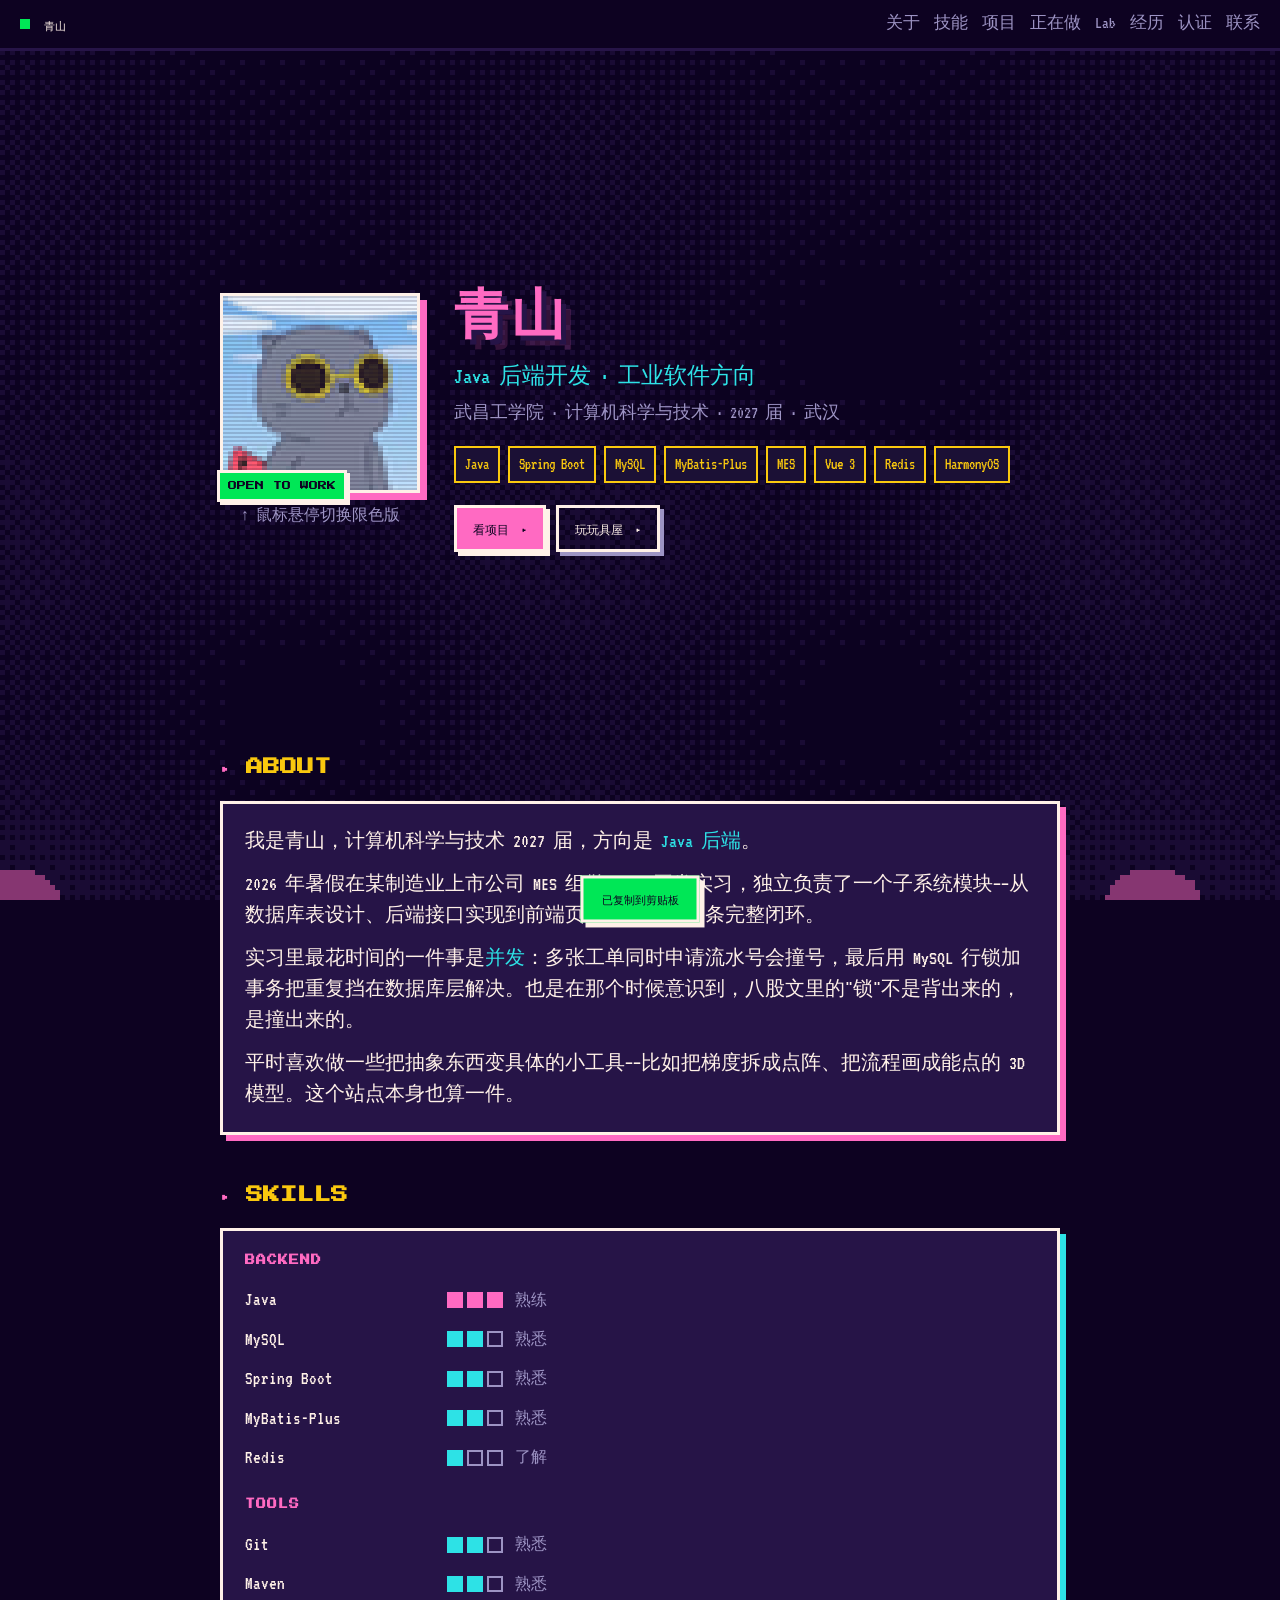
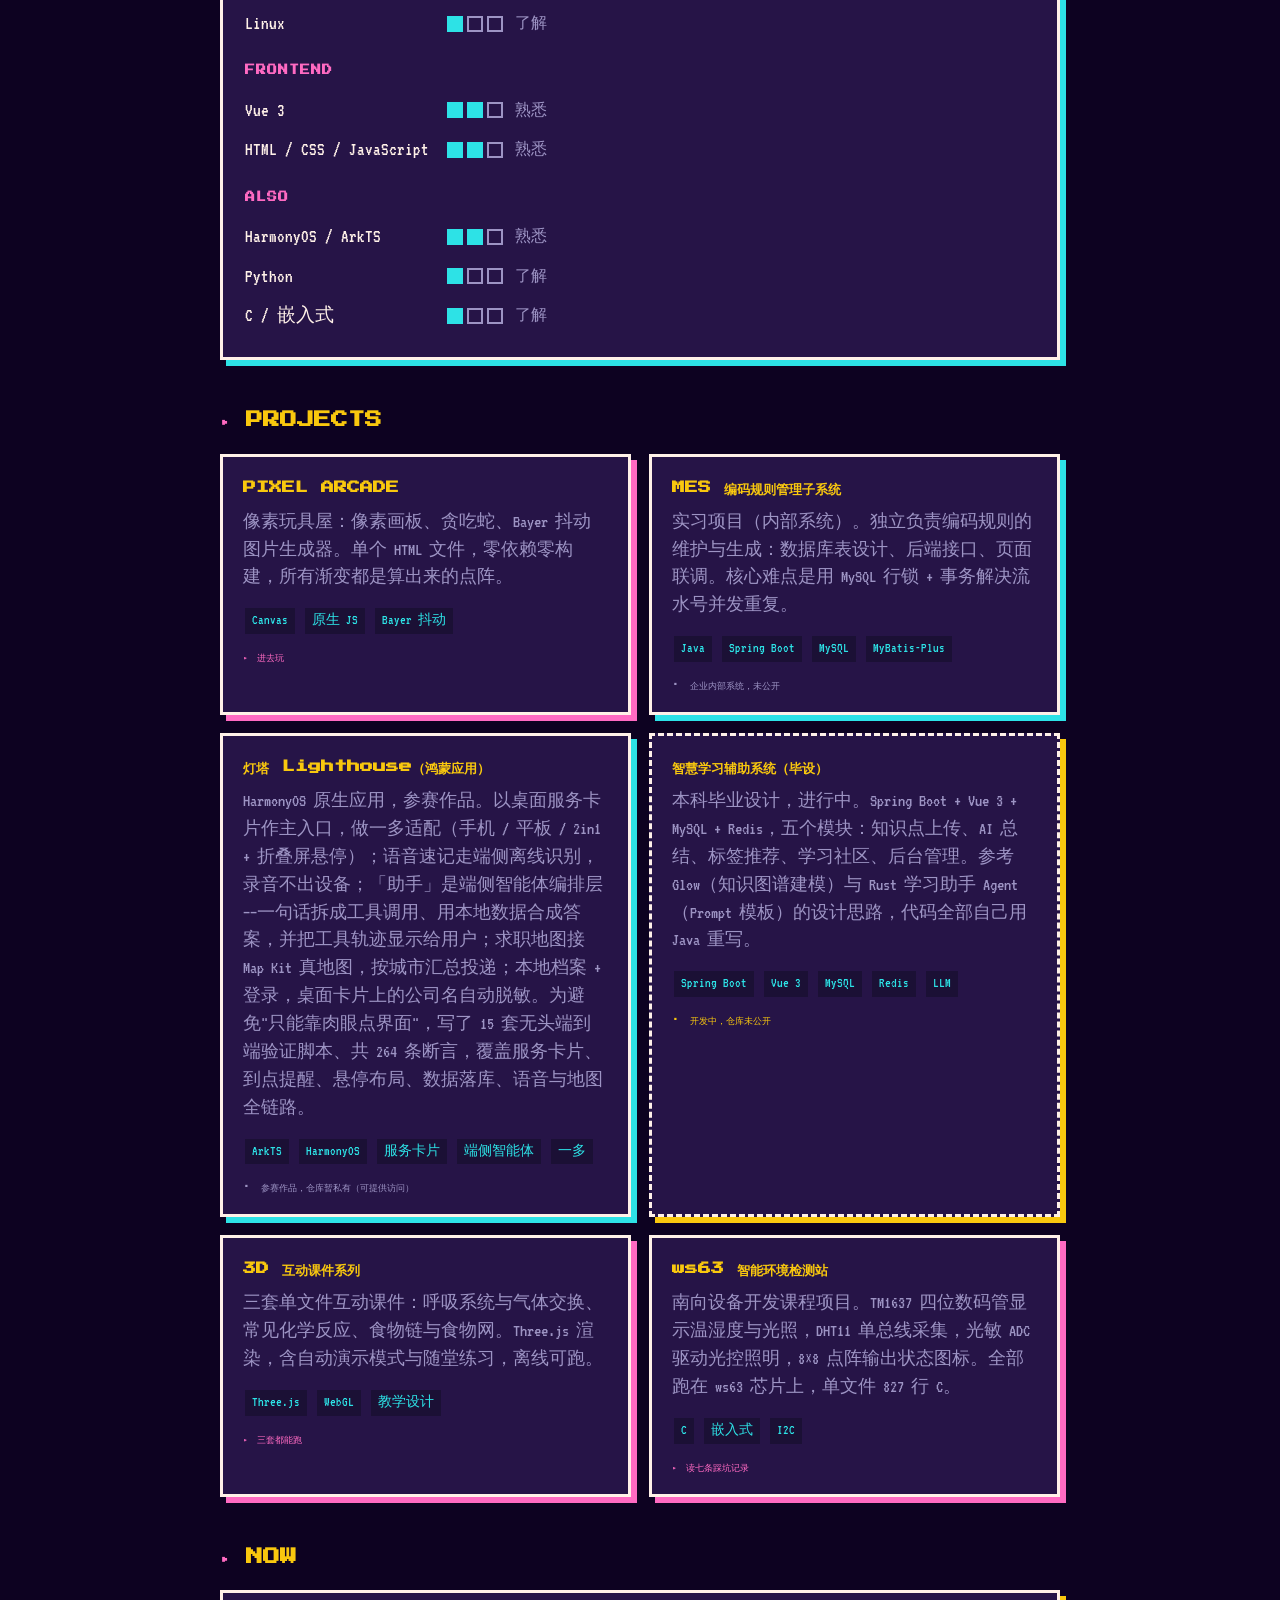
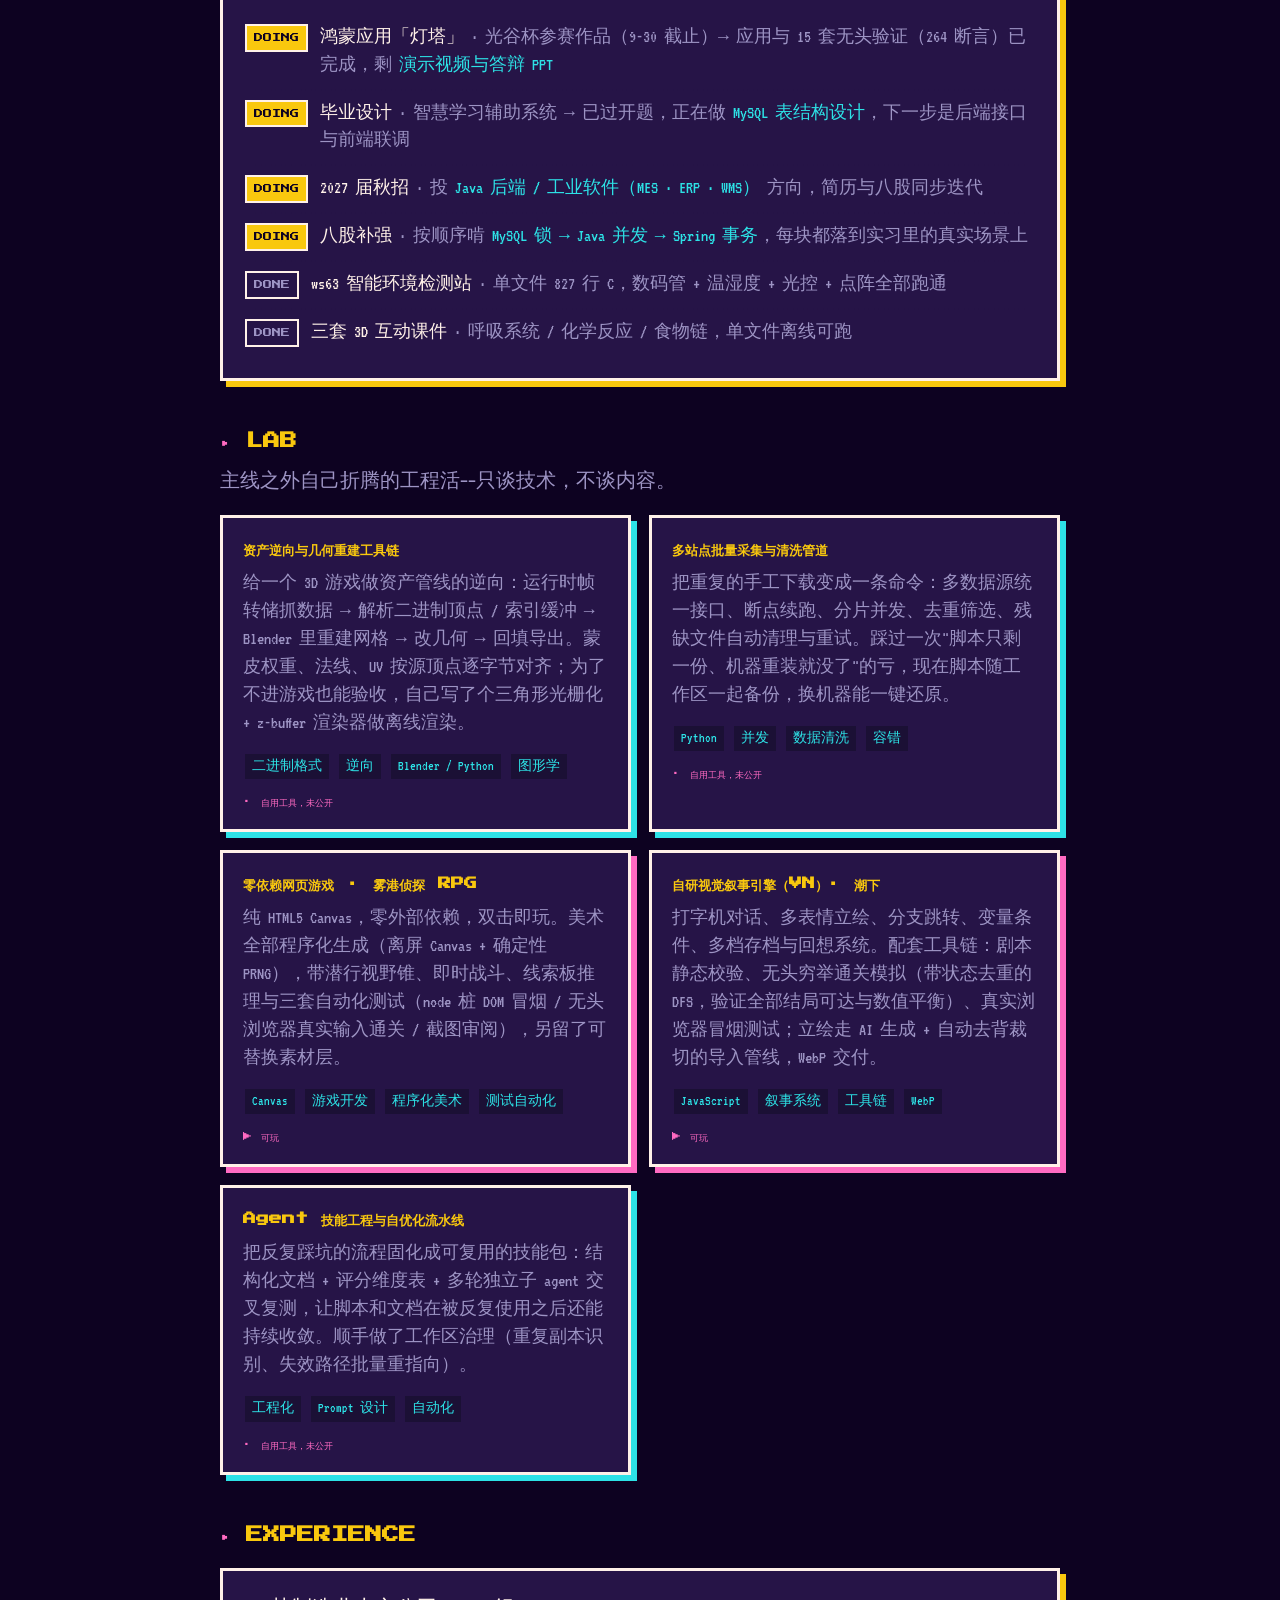
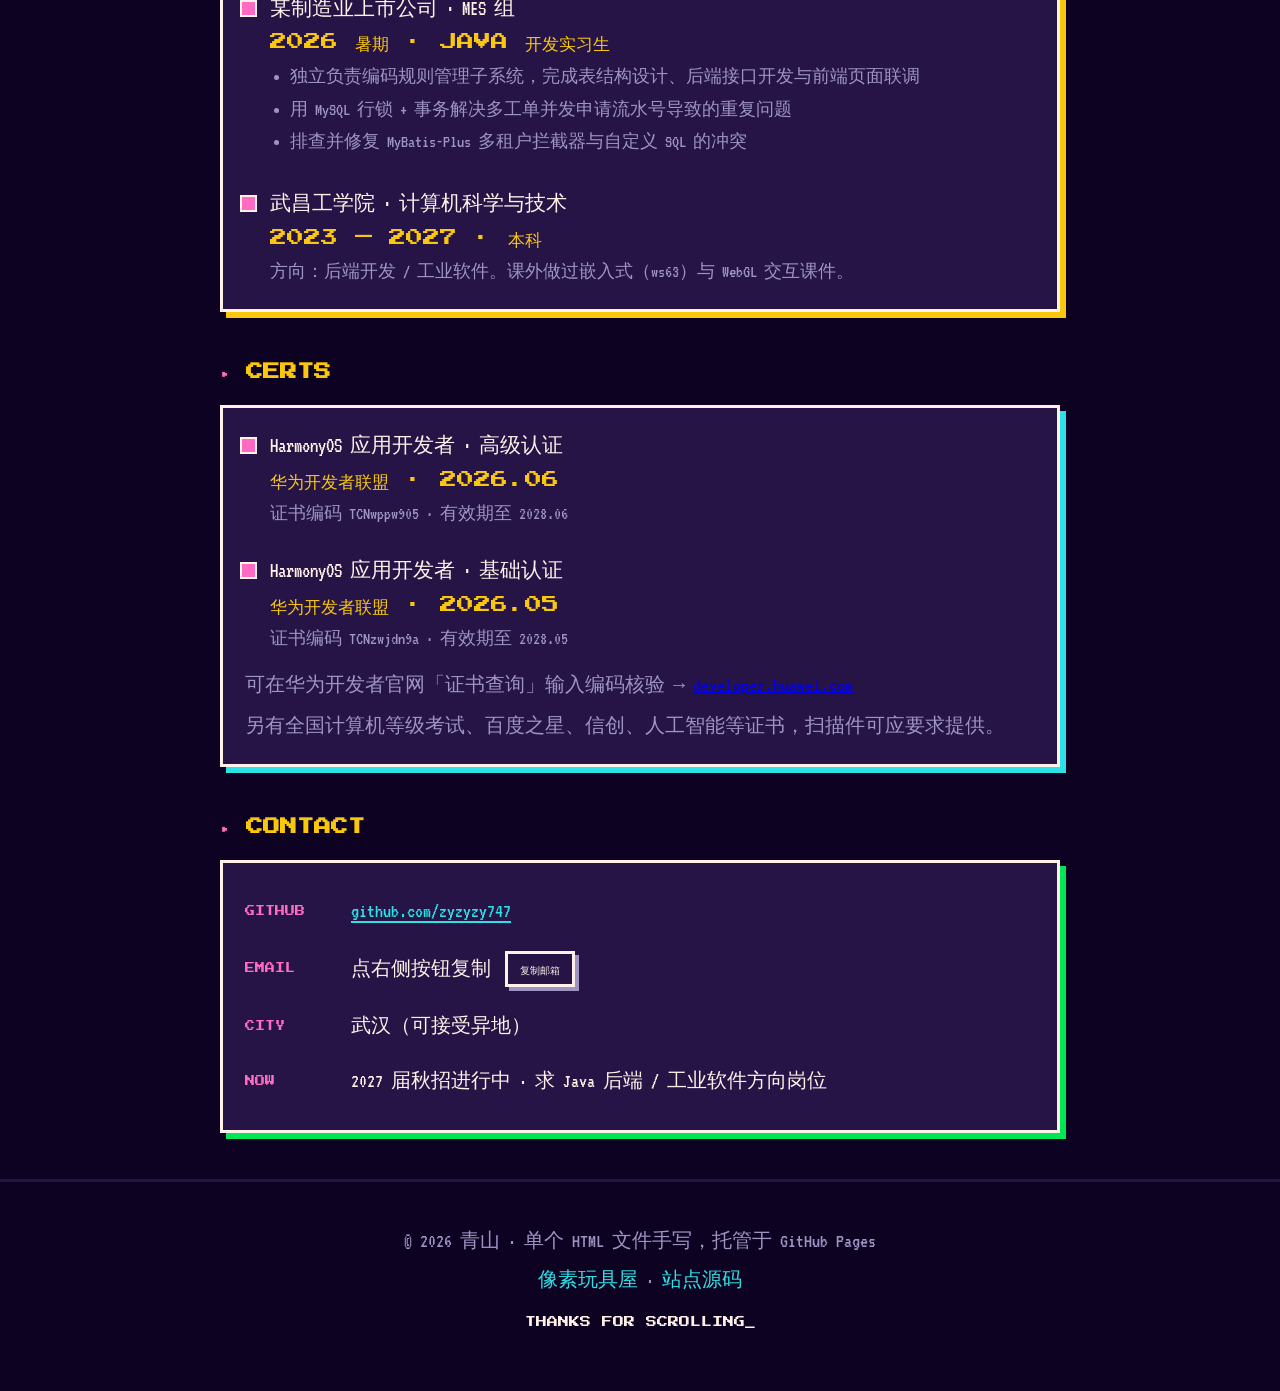
==== index.html @ 8857cc5b "feat: 灯塔卡同步到 15 套验证 / 264 断言，补端侧智能体与真地图" ====
<!DOCTYPE html>
<html lang="zh-CN" data-page-node-id="Q7cEHDCnQiwy0toEcgHdqd">
<head data-page-node-id="mHa0wbca3ZUkqU7LvAfG94">
<meta charset="UTF-8" data-page-node-id="hKv9GiG0PD6zaXDyUGbJIg">
<meta name="viewport" content="width=device-width, initial-scale=1.0" data-page-node-id="LbiovAP17bJ1gHveywDNIw">
<title>青山 · Java 后端开发</title>
<meta name="description" content="青山 — Java 后端开发，工业软件方向。武昌工学院计算机科学与技术 2027 届，某制造业上市公司 MES 组实习。" data-page-node-id="v5wMkAieheN6weIkD8qPMW">
<meta property="og:title" content="青山 · Java 后端开发" data-page-node-id="Lw5cCZeTRtTHAwe25o9fMY">
<meta property="og:description" content="Java 后端 / 工业软件方向 / 2027 届。做过后端接口、数据库设计，也做一些把抽象变具体的小工具。" data-page-node-id="ogvEmqONwyMsHTAf9Dicbx">
<meta property="og:type" content="profile" data-page-node-id="DF1k5KWhOcNADEx08cUBWK">
<link rel="icon" href="assets/avatar.png" data-page-node-id="YbEywUmE9BRmWuUocQai00">
<link rel="preconnect" href="https://fonts.googleapis.com" data-page-node-id="mEGiGTGNjWZrZmRF0hzAvA">
<link rel="preconnect" href="https://fonts.gstatic.com" crossorigin data-page-node-id="Uv8skFLVW2GOsrorpu5EF5">
<link href="https://fonts.googleapis.com/css2?family=Press+Start+2P&family=VT323&display=swap" rel="stylesheet" data-page-node-id="CkOTDBMVEmEFZCF1BNJvHW">
<style>
  :root {
    --c0:#0d0221; --c1:#1b1035; --c2:#261447; --c3:#ff6ac2; --c4:#2de2e6;
    --c5:#f9c80e; --c6:#fff1e8; --c7:#9d94c4; --c8:#ff004d; --c9:#29adff; --ca:#00e756;
    --px:3px;
  }
  * { margin:0; padding:0; box-sizing:border-box; }
  html { scroll-behavior: smooth; }
  @media (prefers-reduced-motion: reduce) { html { scroll-behavior: auto; } }

  body {
    background: var(--c0); color: var(--c6);
    font-family: "VT323", "Courier New", ui-monospace, "Microsoft YaHei", "PingFang SC", monospace;
    font-size: 20px; line-height: 1.55;
  }
  canvas, img { image-rendering: pixelated; image-rendering: crisp-edges; }

  #wash { position: fixed; inset: 0; width: 100%; height: 100%; z-index: 0; pointer-events: none; opacity: .5; }
  .wrap { position: relative; z-index: 1; }
  section { max-width: 880px; margin: 0 auto; padding: 0 20px; }

  /* ---------- 顶部状态栏 ---------- */
  .topbar {
    position: sticky; top: 0; z-index: 10;
    background: var(--c0); border-bottom: var(--px) solid var(--c2);
    display: flex; align-items: center; gap: 14px; flex-wrap: wrap;
    padding: 10px 20px; font-size: 17px; color: var(--c7);
  }
  .topbar .dot { width: 10px; height: 10px; background: var(--ca); display: inline-block; }
  .topbar .name { color: var(--c6); font-family: "Press Start 2P", monospace; font-size: 11px; }
  .topbar .sp { flex: 1; }
  .topbar a { color: var(--c7); text-decoration: none; border-bottom: 2px solid transparent; }
  .topbar a:hover { color: var(--c4); border-color: var(--c4); }
  .blink { animation: blink 1s steps(1) infinite; }
  @keyframes blink { 50% { opacity: 0; } }
  @media (prefers-reduced-motion: reduce) { .blink { animation: none; } }

  /* ---------- HERO ---------- */
  .hero {
    display: flex; gap: 34px; align-items: center; flex-wrap: wrap;
    padding: 72px 20px 56px; min-height: 78vh;
  }
  .avatar-stage { position: relative; flex: 0 0 auto; }
  .avatar-frame {
    position: relative; width: 200px; height: 200px; overflow: hidden;
    border: var(--px) solid var(--c6); box-shadow: inset 0 0 0 3px var(--c0), 7px 7px 0 var(--c3);
    background: var(--c1);
  }
  .avatar-frame img { position: absolute; inset: 0; width: 100%; height: 100%; display: block; }
  .avatar-frame #avatarPico { opacity: 0; }
  .avatar-frame:hover #avatarPico { opacity: 1; }
  .avatar-frame:hover #avatar { opacity: 0; }
  .avatar-frame::after {
    content: ""; position: absolute; inset: 0;
    background: repeating-linear-gradient(0deg, rgba(13,2,33,.16) 0 2px, transparent 2px 4px);
    pointer-events: none;
  }
  .avatar-hint { font-size: 16px; color: var(--c7); text-align: center; margin-top: 10px; }
  .status-chip {
    position: absolute; left: -3px; bottom: 26px;
    font-family: "Press Start 2P", monospace; font-size: 9px;
    background: var(--ca); color: var(--c0); padding: 6px 8px;
    border: var(--px) solid var(--c6); box-shadow: 3px 3px 0 var(--c6);
  }

  h1.logo {
    font-family: "Press Start 2P", "SimHei", "Microsoft YaHei", "PingFang SC", sans-serif;
    font-size: clamp(30px, 8vw, 54px); color: var(--c3);
    text-shadow: 5px 5px 0 var(--c2), 10px 10px 0 rgba(255,106,194,.16);
    letter-spacing: 3px; line-height: 1.4;
  }
  .lead { color: var(--c4); font-size: 23px; margin-top: 14px; }
  .meta-line { color: var(--c7); font-size: 18px; margin-top: 6px; }

  .chips { display: flex; flex-wrap: wrap; gap: 8px; margin: 18px 0 22px; }
  .chip {
    font-size: 16px; color: var(--c5); background: var(--c1);
    border: 2px solid var(--c5); padding: 4px 9px;
  }

  /* ---------- 通用排版 ---------- */
  h2 {
    font-family: "Press Start 2P", "VT323", monospace;
    font-size: clamp(13px, 3vw, 17px); color: var(--c5);
    text-transform: uppercase; margin-bottom: 20px; line-height: 1.6;
  }
  h2::before { content: "▸ "; color: var(--c3); }
  section { padding-bottom: 46px; }
  p.dim { color: var(--c7); }
  b.hl { color: var(--c4); font-weight: normal; }

  .card {
    border: var(--px) solid var(--c6); box-shadow: 6px 6px 0 var(--c3);
    background: var(--c2); padding: 22px;
  }
  .card.cyan { box-shadow: 6px 6px 0 var(--c4); }
  .card.yellow { box-shadow: 6px 6px 0 var(--c5); }
  .card.green { box-shadow: 6px 6px 0 var(--ca); }
  .card p + p { margin-top: 12px; }

  .btn {
    display: inline-block; font-family: "Press Start 2P", "VT323", monospace;
    font-size: 12px; background: var(--c3); color: var(--c0);
    border: var(--px) solid var(--c6); box-shadow: 4px 4px 0 var(--c6);
    padding: 12px 16px; cursor: pointer; text-transform: uppercase;
    text-decoration: none; line-height: 1.4;
  }
  .btn:hover { background: var(--c5); }
  .btn:active { transform: translate(4px,4px); box-shadow: 0 0 0 var(--c6); }
  .btn.ghost { background: transparent; color: var(--c6); box-shadow: 4px 4px 0 var(--c7); }
  .btn.ghost:hover { background: var(--c2); color: var(--c5); }
  .btn:focus-visible { outline: 3px solid var(--c4); outline-offset: 2px; }
  .row { display: flex; flex-wrap: wrap; gap: 10px; align-items: center; }

  /* ---------- 技能 ---------- */
  .skill-group { margin-bottom: 20px; }
  .skill-group:last-child { margin-bottom: 0; }
  .skill-group h3 {
    font-family: "Press Start 2P", monospace; font-size: 10px;
    color: var(--c3); margin-bottom: 12px; letter-spacing: 1px;
  }
  .skill {
    display: flex; align-items: center; gap: 12px;
    padding: 5px 0; font-size: 19px;
  }
  .skill .nm { min-width: 190px; color: var(--c6); }
  .bars { display: flex; gap: 4px; }
  .bar { display: block; width: 16px; height: 16px; border: 2px solid var(--c7); }
  .bar.on { background: var(--c4); border-color: var(--c4); }
  .bar.on.hot { background: var(--c3); border-color: var(--c3); }
  .lv { font-size: 16px; color: var(--c7); }

  /* ---------- 项目 ---------- */
  .grid { display: grid; gap: 18px; grid-template-columns: repeat(auto-fit, minmax(280px, 1fr)); }
  .pcard {
    display: block; text-decoration: none; color: inherit;
    border: var(--px) solid var(--c6); box-shadow: 6px 6px 0 var(--c4);
    background: var(--c2); padding: 20px;
  }
  .pcard.live { box-shadow: 6px 6px 0 var(--c3); cursor: pointer; }
  .pcard.live:hover { background: var(--c1); transform: translate(-2px,-2px); box-shadow: 8px 8px 0 var(--c3); }
  .pcard:active { transform: translate(3px,3px); box-shadow: 2px 2px 0 var(--c4); }
  .pcard h3 {
    font-family: "Press Start 2P", "VT323", monospace; font-size: 13px;
    color: var(--c5); line-height: 1.7; margin-bottom: 10px;
  }
  .pcard p { font-size: 18px; color: var(--c7); }
  .pcard .tags { display: flex; flex-wrap: wrap; gap: 6px; margin-top: 14px; }
  .pcard .tags span {
    font-size: 14px; color: var(--c4); border: 2px solid var(--c2); background: var(--c1); padding: 2px 7px;
  }
  .pcard .go { display: block; margin-top: 14px; font-family: "Press Start 2P", monospace; font-size: 9px; color: var(--c3); }
  .pcard.offline .go { color: var(--c7); }
  .pcard.wip { border-style: dashed; box-shadow: 6px 6px 0 var(--c5); }
  .pcard.wip:hover { background: var(--c1); transform: translate(-2px,-2px); box-shadow: 8px 8px 0 var(--c5); }
  .pcard.wip .go { color: var(--c5); }

  /* ---------- NOW ---------- */
  .now-item { display: flex; gap: 12px; align-items: baseline; padding: 9px 0; border-bottom: 2px dashed var(--c2); flex-wrap: wrap; }
  .now-item:last-child { border-bottom: none; }
  .now-item .tag {
    font-family: "Press Start 2P", monospace; font-size: 9px;
    padding: 5px 7px; flex: 0 0 auto; border: 2px solid var(--c6);
  }
  .now-item .tag.doing { background: var(--c5); color: var(--c0); }
  .now-item .tag.plan { background: transparent; color: var(--c7); }
  .now-item .txt { font-size: 18px; color: var(--c7); flex: 1; min-width: 220px; }
  .now-item .txt b { color: var(--c6); font-weight: normal; }
  .now-item .txt em { font-style: normal; color: var(--c4); }

  /* ---------- 时间线 ---------- */
  .tl { border-left: var(--px) solid var(--c2); padding-left: 22px; }
  .tl-item { position: relative; padding-bottom: 26px; }
  .tl-item:last-child { padding-bottom: 0; }
  .tl-item::before {
    content: ""; position: absolute; left: -30px; top: 7px;
    width: 13px; height: 13px; background: var(--c3); border: 2px solid var(--c6);
  }
  .tl-item h3 { font-size: 21px; color: var(--c6); font-weight: normal; }
  .tl-item .when { font-size: 17px; color: var(--c5); font-family: "Press Start 2P", monospace; margin: 4px 0 8px; }
  .tl-item p { color: var(--c7); font-size: 18px; }
  .tl-item ul { margin: 8px 0 0 0; padding-left: 20px; color: var(--c7); font-size: 18px; }
  .tl-item li { margin-bottom: 5px; }

  /* ---------- 联系 ---------- */
  .contact-row {
    display: flex; align-items: center; gap: 14px; padding: 11px 0;
    border-bottom: 2px dashed var(--c2); flex-wrap: wrap;
  }
  .contact-row:last-child { border-bottom: none; }
  .contact-row .k { font-family: "Press Start 2P", monospace; font-size: 10px; color: var(--c3); min-width: 92px; }
  .contact-row .v { color: var(--c6); }
  .contact-row a { color: var(--c4); text-decoration: none; border-bottom: 2px solid var(--c4); }
  .contact-row a:hover { color: var(--c5); border-color: var(--c5); }

  footer {
    text-align: center; padding: 44px 20px 60px; color: var(--c7);
    border-top: var(--px) solid var(--c2);
  }
  footer a { color: var(--c4); text-decoration: none; }

  .toast {
    position: fixed; left: 50%; bottom: 34px; transform: translateX(-50%) translateY(120%);
    background: var(--ca); color: var(--c0); border: var(--px) solid var(--c6);
    box-shadow: 5px 5px 0 var(--c6); padding: 12px 18px;
    font-family: "Press Start 2P", monospace; font-size: 11px; z-index: 50;
  }
  .toast.show { transform: translateX(-50%) translateY(0); }

  @media (max-width: 640px) {
    body { font-size: 18px; }
    .hero { gap: 24px; padding-top: 44px; min-height: auto; }
    .avatar-frame { width: 148px; height: 148px; }
    .skill .nm { min-width: 130px; }
    .bar { width: 13px; height: 13px; }
    .topbar { font-size: 15px; gap: 10px; }
  }
</style>
</head>
<body data-page-node-id="JkFctMp4w2OOOYNdS09R52">
<canvas id="wash" aria-hidden="true" data-page-node-id="FpTkj4XXc4OOd3VpaTw4c7"></canvas>

<div class="wrap" data-page-node-id="RsLWoUHfpTRK4N0L8FdhE9">

  <div class="topbar" data-page-node-id="UL6Fe4DXHcqjGngQW32HZP">
    <span class="dot" aria-hidden="true" data-page-node-id="f87Wsz6mreKlpSW45wDxbz"></span>
    <span class="name" data-page-node-id="26AkXhDbOu2BfFr0U6esGL">青山</span>
    <span class="sp" data-page-node-id="SHXMwZx3M2EWRPHFYsN6s7"></span>
    <a href="#about" data-page-node-id="rcZmDEPyGDEzzRH88okuwJ">关于</a>
    <a href="#skills" data-page-node-id="8mJXWNZwPggHGlPnQC440Y">技能</a>
    <a href="#projects" data-page-node-id="VI063ha8JKG4U7bufbeOhW">项目</a>
    <a href="#now">正在做</a>
    <a href="#lab">Lab</a>
    <a href="#experience" data-page-node-id="NZCa4uA8feAz0YfG5QHT4C">经历</a>
    <a href="#certs">认证</a>
    <a href="#contact" data-page-node-id="YX8Lzvbc3RzpTDw7czuyv6">联系</a>
  </div>

  <!-- ============ HERO ============ -->
  <section class="hero" data-page-node-id="lq0SUB5XFFEEzvfO4icJck">
    <div class="avatar-stage" data-page-node-id="0qZ9VOWuFDXhU7bUOgF0XN">
      <div class="avatar-frame" data-page-node-id="ZlyuNJwSaNHpVgsX6ufFLL">
        <img id="avatar" src="assets/avatar.png" alt="青山的像素头像：戴黄色圆框墨镜的灰猫" width="200" height="200" data-page-node-id="ChWVErXB7VGXBR4Bt7ttXt">
        <img id="avatarPico" src="assets/avatar-pico.png" alt="" aria-hidden="true" width="200" height="200" data-page-node-id="G4yGfgCVVCdufsGUEG7ODc">
      </div>
      <div class="status-chip" data-page-node-id="pB7zt6YJD68mXgxRkdGVYw">OPEN TO WORK</div>
      <div class="avatar-hint" data-page-node-id="TGMQvwf1iG07wmHZGGY5Cj">↑ 鼠标悬停切换限色版</div>
    </div>

    <div style="flex:1; min-width:280px" data-page-node-id="ZfLvqV4RgyXN2ZiOkfbZxE">
      <h1 class="logo" data-page-node-id="Xebay6IagInrHKYAvysEyn">青山</h1>
      <p class="lead" data-page-node-id="RFzeY39Srg1bViEXogFMGa">Java 后端开发 · 工业软件方向</p>
      <p class="meta-line" data-page-node-id="F4oPh7yQ7hQXR5vOfNMCOz">武昌工学院 · 计算机科学与技术 · 2027 届 · 武汉</p>
      <div class="chips" data-page-node-id="XwwiwvMVpuGIjVzOS0Pgng">
        <span class="chip" data-page-node-id="wQNQuQI0tOp46Z7bFMipmq">Java</span>
        <span class="chip" data-page-node-id="P1nTWd4TeIBBZ3GI5oWAF8">Spring Boot</span>
        <span class="chip" data-page-node-id="keF9LdK2TWXaFc85ByrZao">MySQL</span>
        <span class="chip" data-page-node-id="ECgDm5tD7yRS9iHFwJdSoA">MyBatis-Plus</span>
        <span class="chip" data-page-node-id="exfLnhR7crdf97UTilVqho">MES</span>
        <span class="chip">Vue 3</span>
        <span class="chip">Redis</span>
        <span class="chip">HarmonyOS</span>
      </div>
      <div class="row" data-page-node-id="VScXBamNprlRWxbBI04apu">
        <a class="btn" href="#projects" data-page-node-id="v4qNb0owD30GL26u7TWqHy">看项目 ▸</a>
        <a class="btn ghost" href="arcade/" data-page-node-id="uInCSMawq62k3sbLrcARBv">玩玩具屋 ▸</a>
      </div>
    </div>
  </section>

  <!-- ============ ABOUT ============ -->
  <section id="about" data-page-node-id="5qYIowd2foNgaIu8gcEjMc">
    <h2 data-page-node-id="1Bs8FUCrMhp4cwlTtpLvEV">About</h2>
    <div class="card" data-page-node-id="IOYAKGqdjB4tQhYnmO5M08">
      <p data-page-node-id="6nI4IfdBY7C12XvmXrVKnm">我是青山，计算机科学与技术 2027 届，方向是 <b class="hl" data-page-node-id="irqSzWAf27QNv1DdFfiNJ0">Java 后端</b>。</p>
      <p data-page-node-id="7bjeHWZGAruLBdNJzqeNva">2026 年暑假在某制造业上市公司 MES 组做 Java 开发实习，独立负责了一个子系统模块——从数据库表设计、后端接口实现到前端页面联调，是一条完整闭环。</p>
      <p data-page-node-id="hmitHeIKlvQFY5izPp0BBM">实习里最花时间的一件事是<b class="hl" data-page-node-id="TrZyGXKkANU2yusarlRp3b">并发</b>：多张工单同时申请流水号会撞号，最后用 MySQL 行锁加事务把重复挡在数据库层解决。也是在那个时候意识到，八股文里的"锁"不是背出来的，是撞出来的。</p>
      <p data-page-node-id="jt95ofMoo3y1mxRyRzh6pP">平时喜欢做一些把抽象东西变具体的小工具——比如把梯度拆成点阵、把流程画成能点的 3D 模型。这个站点本身也算一件。</p>
    </div>
  </section>

  <!-- ============ SKILLS ============ -->
  <section id="skills" data-page-node-id="5k65Oz1sYOpGpy2q7UeaQE">
    <h2 data-page-node-id="maY09p4DgXKbf0P0sFDeIC">Skills</h2>
    <div class="card cyan" data-page-node-id="SZXi4Hq7hldqzX6rjNLyeK">
      <div class="skill-group" data-page-node-id="lkGJa07mz23KDRiehEs5fp">
        <h3 data-page-node-id="RTt0B1rKZLNiL4SwfHsvS0">BACKEND</h3>
        <div class="skill" data-page-node-id="NzOUqiavbMnhRAUjtIrDIW"><span class="nm" data-page-node-id="FxmpyWsf8H0Q40ty7pUwP4">Java</span><div class="bars" data-lv="3" data-page-node-id="kzwTSXstA8XKfOVoEpwYpB"></div><span class="lv" data-page-node-id="U5Zv2JMVDlnuKqEuNFm4mM">熟练</span></div>
        <div class="skill" data-page-node-id="nPuWwAMCY8Z9Is5wSwDVAN"><span class="nm" data-page-node-id="duk00KKfhmiZiUMPk8rgQS">MySQL</span><div class="bars" data-lv="2" data-page-node-id="oZkZ789YwgE4KAAxQCmnc6"></div><span class="lv" data-page-node-id="Leq89ZUzFuBLHxyFu6neVD">熟悉</span></div>
        <div class="skill" data-page-node-id="GeGN0AaxAsAPgner8vGseI"><span class="nm" data-page-node-id="TDYSxmoFPUDEkXoLHjAryz">Spring Boot</span><div class="bars" data-lv="2" data-page-node-id="qzmoigZjTQBvAocerrWzNv"></div><span class="lv" data-page-node-id="nMiQr3aLLGm2DAGovK8iOy">熟悉</span></div>
        <div class="skill" data-page-node-id="THYHmwzaEyIQ4q4DyGaJDd"><span class="nm" data-page-node-id="AHntAUSyIzYuhcTCAK5ULM">MyBatis-Plus</span><div class="bars" data-lv="2" data-page-node-id="e047HmxZQVxkiuYcyP0ZNl"></div><span class="lv" data-page-node-id="XTqSO9fuFdRSJX9ka5kg3e">熟悉</span></div>
        <div class="skill" data-page-node-id="LJyvVVvCFQUjtdAZnSyeoP"><span class="nm" data-page-node-id="VADpj7zRbnaetGBF2X3KRA">Redis</span><div class="bars" data-lv="1" data-page-node-id="EAyW6C2PxAzfa28ic28D8G"></div><span class="lv" data-page-node-id="PTqbhRCqAdTmHAXweoDzHV">了解</span></div>
      </div>
      <div class="skill-group" data-page-node-id="WlR2np3QmoELiSraulaZjc">
        <h3 data-page-node-id="rBsqN9LyvSgscsf3ev5JkY">TOOLS</h3>
        <div class="skill" data-page-node-id="F5VoXyhCOh70ubMZKSPaHT"><span class="nm" data-page-node-id="PZA0S7MTk6PK4tm7RLHx6I">Git</span><div class="bars" data-lv="2" data-page-node-id="5aasSzeNd3Qg1L54WpCrUq"></div><span class="lv" data-page-node-id="kEVQ5G6gvPKrL7czBimOXe">熟悉</span></div>
        <div class="skill" data-page-node-id="xxEnhpJ02Hj8OD4D8tD4lz"><span class="nm" data-page-node-id="7F2c4ZpeyXaq6KJhgAqS8k">Maven</span><div class="bars" data-lv="2" data-page-node-id="AmDlIjgpY4GGGWHtjY5AqO"></div><span class="lv" data-page-node-id="TGkoAnjbfLeaWPtczdNuhY">熟悉</span></div>
        <div class="skill" data-page-node-id="xWR0FTtMpOODI2qddIhyH1"><span class="nm" data-page-node-id="yYiaPa8jVfNIQpNOyyfZsy">Linux</span><div class="bars" data-lv="1" data-page-node-id="BJoBwBMxgyMhTpBqkvorSb"></div><span class="lv" data-page-node-id="iSsinJycKxTRCkkBiZUJre">了解</span></div>
      </div>
      <div class="skill-group">
        <h3>FRONTEND</h3>
        <div class="skill"><span class="nm">Vue 3</span><div class="bars" data-lv="2"></div><span class="lv">熟悉</span></div>
        <div class="skill"><span class="nm">HTML / CSS / JavaScript</span><div class="bars" data-lv="2"></div><span class="lv">熟悉</span></div>
      </div>
      <div class="skill-group" data-page-node-id="HmHgggbJFaVBPIPs46hvG7">
        <h3 data-page-node-id="P2keIl0YBCpVx3AgFTeMmU">ALSO</h3>
        <div class="skill"><span class="nm">HarmonyOS / ArkTS</span><div class="bars" data-lv="2"></div><span class="lv">熟悉</span></div>
        <div class="skill" data-page-node-id="sBsA5aPfyxVFVPySCuDwXW"><span class="nm" data-page-node-id="Qy9MDMAeyQvxTvUN4HEdmn">Python</span><div class="bars" data-lv="1" data-page-node-id="IeXWuF1NwS8eRqN5CGz51B"></div><span class="lv" data-page-node-id="Ml6bkwigwzO1AhqxUb806e">了解</span></div>
        <div class="skill" data-page-node-id="LdnwLpCUu2vg7IxdE54A0s"><span class="nm" data-page-node-id="kDqZo5fCa6mOwP0qaItYeZ">C / 嵌入式</span><div class="bars" data-lv="1" data-page-node-id="4XoqlFcQJN8jVdH0WGnHKe"></div><span class="lv" data-page-node-id="RUririSsEbrlWye0W2BW0l">了解</span></div>
      </div>
    </div>
  </section>

  <!-- ============ PROJECTS ============ -->
  <section id="projects" data-page-node-id="hkIhbtMsAcNTMByDNCnnmO">
    <h2 data-page-node-id="kfaGLnEREp7Cy61Vfkjkk3">Projects</h2>
    <div class="grid" data-page-node-id="B6s7bGRDqB1VFvSZTcG4QF">

      <a class="pcard live" href="arcade/" data-page-node-id="11G6IQbodNwW9CRPNswpac">
        <h3 data-page-node-id="TXcFAhgTb75m7QxZKl1yXg">PIXEL ARCADE</h3>
        <p data-page-node-id="qhgaqcz4FrMB1qhvKVuFFL">像素玩具屋：像素画板、贪吃蛇、Bayer 抖动图片生成器。单个 HTML 文件，零依赖零构建，所有渐变都是算出来的点阵。</p>
        <div class="tags" data-page-node-id="J8IwBPPllv9BBFs0aCrUQ5"><span data-page-node-id="9KbPdyyAYoywsutY7lUNu9">Canvas</span><span data-page-node-id="5BGWKWHu0bDysIZDT1EErn">原生 JS</span><span data-page-node-id="lbc0KZqx9bN2wtyKqb1YWF">Bayer 抖动</span></div>
        <span class="go" data-page-node-id="pZBJXNWJau4SuOIgxjdYtD">▸ 进去玩</span>
      </a>

      <div class="pcard offline" data-page-node-id="QVU7TOHIQS8U4vkFbtKFCp">
        <h3 data-page-node-id="M366IbRUvhDrzqBeLnEaeP">MES 编码规则管理子系统</h3>
        <p data-page-node-id="5scJjBpQYmCAikpDGYlKps">实习项目（内部系统）。独立负责编码规则的维护与生成：数据库表设计、后端接口、页面联调。核心难点是用 MySQL 行锁 + 事务解决流水号并发重复。</p>
        <div class="tags" data-page-node-id="hMwEQR6xy5ILDDDGCgvBRG"><span data-page-node-id="SnBew3tm3g8tnuNr6naokG">Java</span><span data-page-node-id="n5JyJPZqNf2uareLbCTiJg">Spring Boot</span><span data-page-node-id="3YghhqyQxC6y6e2T6Lai8h">MySQL</span><span data-page-node-id="qJIFbwggF0B37kZGaE5xUX">MyBatis-Plus</span></div>
        <span class="go" data-page-node-id="4CN7x12CSIVZ5gj97cS0eO">· 企业内部系统，未公开</span>
      </div>

      <div class="pcard offline">
        <h3>灯塔 Lighthouse（鸿蒙应用）</h3>
        <p>HarmonyOS 原生应用，参赛作品。以桌面服务卡片作主入口，做一多适配（手机 / 平板 / 2in1 + 折叠屏悬停）；语音速记走端侧离线识别，录音不出设备；「助手」是端侧智能体编排层——一句话拆成工具调用、用本地数据合成答案，并把工具轨迹显示给用户；求职地图接 Map Kit 真地图，按城市汇总投递；本地档案 + 登录，桌面卡片上的公司名自动脱敏。为避免"只能靠肉眼点界面"，写了 15 套无头端到端验证脚本、共 264 条断言，覆盖服务卡片、到点提醒、悬停布局、数据落库、语音与地图全链路。</p>
        <div class="tags"><span>ArkTS</span><span>HarmonyOS</span><span>服务卡片</span><span>端侧智能体</span><span>一多</span></div>
        <span class="go">· 参赛作品，仓库暂私有（可提供访问）</span>
      </div>

      <div class="pcard wip">
        <h3>智慧学习辅助系统（毕设）</h3>
        <p>本科毕业设计，进行中。Spring Boot + Vue 3 + MySQL + Redis，五个模块：知识点上传、AI 总结、标签推荐、学习社区、后台管理。参考 Glow（知识图谱建模）与 Rust 学习助手 Agent（Prompt 模板）的设计思路，代码全部自己用 Java 重写。</p>
        <div class="tags"><span>Spring Boot</span><span>Vue 3</span><span>MySQL</span><span>Redis</span><span>LLM</span></div>
        <span class="go">· 开发中，仓库未公开</span>
      </div>

      <a class="pcard live" href="courseware/" data-page-node-id="wP0s4shxc5ImVBy8AggWQb">
        <h3 data-page-node-id="6C7W9KhVJL6NLNrzq3fHIK">3D 互动课件系列</h3>
        <p data-page-node-id="fVtNszKAx5spIhpEaoxKRF">三套单文件互动课件：呼吸系统与气体交换、常见化学反应、食物链与食物网。Three.js 渲染，含自动演示模式与随堂练习，离线可跑。</p>
        <div class="tags" data-page-node-id="QLitDjzOQBKBBLYciEScmF"><span data-page-node-id="1NtERsT0lgZHeiGGSSAHIY">Three.js</span><span data-page-node-id="gIeCTISEa1HAIeSASeuB9I">WebGL</span><span data-page-node-id="FncqpKN0fU40PHlXlnbcmW">教学设计</span></div>
        <span class="go" data-page-node-id="XFCdHEyOswAbnvmBYVG9Po">▸ 三套都能跑</span>
      </a>

      <a class="pcard live" href="notes/ws63.html" data-page-node-id="D1C413v1MZw3nxMoiQAdfw">
        <h3 data-page-node-id="FAd8xafhcb4B6tgWUBZmf0">ws63 智能环境检测站</h3>
        <p data-page-node-id="OQMQnXUOnLnFYnhhUZEc7W">南向设备开发课程项目。TM1637 四位数码管显示温湿度与光照，DHT11 单总线采集，光敏 ADC 驱动光控照明，8×8 点阵输出状态图标。全部跑在 ws63 芯片上，单文件 827 行 C。</p>
        <div class="tags" data-page-node-id="4Jr2w2zPUiNnuxXwyxDRUp"><span data-page-node-id="3fMyO95GHOKTOwPTI9LBJF">C</span><span data-page-node-id="U82M4qEv9QPCi9vD2KhLAc">嵌入式</span><span data-page-node-id="nJfGCmIEFGSJdbjdfWVnGY">I2C</span></div>
        <span class="go" data-page-node-id="fia9qU4A9FsKwXSXaw6O3d">▸ 读七条踩坑记录</span>
      </a>

    </div>
  </section>

  <!-- ============ NOW ============ -->
  <section id="now">
    <h2>Now</h2>
    <div class="card yellow">
      <div class="now-item">
        <span class="tag doing">DOING</span>
        <span class="txt"><b>鸿蒙应用「灯塔」</b> · 光谷杯参赛作品（9-30 截止）→ 应用与 15 套无头验证（264 断言）已完成，剩 <em>演示视频与答辩 PPT</em></span>
      </div>
      <div class="now-item">
        <span class="tag doing">DOING</span>
        <span class="txt"><b>毕业设计</b> · 智慧学习辅助系统 → 已过开题，正在做 <em>MySQL 表结构设计</em>，下一步是后端接口与前端联调</span>
      </div>
      <div class="now-item">
        <span class="tag doing">DOING</span>
        <span class="txt"><b>2027 届秋招</b> · 投 <em>Java 后端 / 工业软件（MES · ERP · WMS）</em> 方向，简历与八股同步迭代</span>
      </div>
      <div class="now-item">
        <span class="tag doing">DOING</span>
        <span class="txt"><b>八股补强</b> · 按顺序啃 <em>MySQL 锁 → Java 并发 → Spring 事务</em>，每块都落到实习里的真实场景上</span>
      </div>
      <div class="now-item">
        <span class="tag plan">DONE</span>
        <span class="txt"><b>ws63 智能环境检测站</b> · 单文件 827 行 C，数码管 + 温湿度 + 光控 + 点阵全部跑通</span>
      </div>
      <div class="now-item">
        <span class="tag plan">DONE</span>
        <span class="txt"><b>三套 3D 互动课件</b> · 呼吸系统 / 化学反应 / 食物链，单文件离线可跑</span>
      </div>
    </div>
  </section>

  <!-- ============ LAB ============ -->
  <section id="lab">
    <h2>Lab</h2>
    <p class="dim" style="margin:-8px 0 18px">主线之外自己折腾的工程活——只谈技术，不谈内容。</p>
    <div class="grid">

      <div class="pcard">
        <h3>资产逆向与几何重建工具链</h3>
        <p>给一个 3D 游戏做资产管线的逆向：运行时帧转储抓数据 → 解析二进制顶点 / 索引缓冲 → Blender 里重建网格 → 改几何 → 回填导出。蒙皮权重、法线、UV 按源顶点逐字节对齐；为了不进游戏也能验收，自己写了个三角形光栅化 + z-buffer 渲染器做离线渲染。</p>
        <div class="tags"><span>二进制格式</span><span>逆向</span><span>Blender / Python</span><span>图形学</span></div>
        <span class="go">· 自用工具，未公开</span>
      </div>

      <div class="pcard">
        <h3>多站点批量采集与清洗管道</h3>
        <p>把重复的手工下载变成一条命令：多数据源统一接口、断点续跑、分片并发、去重筛选、残缺文件自动清理与重试。踩过一次"脚本只剩一份、机器重装就没了"的亏，现在脚本随工作区一起备份，换机器能一键还原。</p>
        <div class="tags"><span>Python</span><span>并发</span><span>数据清洗</span><span>容错</span></div>
        <span class="go">· 自用工具，未公开</span>
      </div>

      <a class="pcard live" href="arcade/mistport/" >
        <h3>零依赖网页游戏 · 雾港侦探 RPG</h3>
        <p>纯 HTML5 Canvas，零外部依赖，双击即玩。美术全部程序化生成（离屏 Canvas + 确定性 PRNG），带潜行视野锥、即时战斗、线索板推理与三套自动化测试（node 桩 DOM 冒烟 / 无头浏览器真实输入通关 / 截图审阅），另留了可替换素材层。</p>
        <div class="tags"><span>Canvas</span><span>游戏开发</span><span>程序化美术</span><span>测试自动化</span></div>
        <span class="go">▶ 可玩</span>
      </a>

      <a class="pcard live" href="arcade/tidefall/" >
        <h3>自研视觉叙事引擎（VN）· 潮下</h3>
        <p>打字机对话、多表情立绘、分支跳转、变量条件、多档存档与回想系统。配套工具链：剧本静态校验、无头穷举通关模拟（带状态去重的 DFS，验证全部结局可达与数值平衡）、真实浏览器冒烟测试；立绘走 AI 生成 + 自动去背裁切的导入管线，WebP 交付。</p>
        <div class="tags"><span>JavaScript</span><span>叙事系统</span><span>工具链</span><span>WebP</span></div>
        <span class="go">▶ 可玩</span>
      </a>

      <div class="pcard">
        <h3>Agent 技能工程与自优化流水线</h3>
        <p>把反复踩坑的流程固化成可复用的技能包：结构化文档 + 评分维度表 + 多轮独立子 agent 交叉复测，让脚本和文档在被反复使用之后还能持续收敛。顺手做了工作区治理（重复副本识别、失效路径批量重指向）。</p>
        <div class="tags"><span>工程化</span><span>Prompt 设计</span><span>自动化</span></div>
        <span class="go">· 自用工具，未公开</span>
      </div>

    </div>
  </section>

  <!-- ============ EXPERIENCE ============ -->
  <section id="experience" data-page-node-id="pohjjEolkwXFlPlAAhdsuk">
    <h2 data-page-node-id="s1mkRVXXZt93tDIZevj8ew">Experience</h2>
    <div class="card yellow" data-page-node-id="rXpBNyDSfEyjySe9ljggwk">
      <div class="tl" data-page-node-id="IDzwbzak54zkR8SVBnB2Wf">
        <div class="tl-item" data-page-node-id="9lkipUWCLJv6ZrW5wttWI8">
          <h3 data-page-node-id="ocCpngw0nN7O75FJ8EBq05">某制造业上市公司 · MES 组</h3>
          <div class="when" data-page-node-id="IszmEyjKe5UybW3ljJ4dUy">2026 暑期 · JAVA 开发实习生</div>
          <ul data-page-node-id="3xQiWZXTqk06aHkFdq2gEE">
            <li data-page-node-id="UVh6lZy2OTgu5Zx6BHw5yc">独立负责编码规则管理子系统，完成表结构设计、后端接口开发与前端页面联调</li>
            <li data-page-node-id="oizRZzrzYhhKJsAj785a3F">用 MySQL 行锁 + 事务解决多工单并发申请流水号导致的重复问题</li>
            <li data-page-node-id="XQPCJEIQ5JKGQA7aGb14DN">排查并修复 MyBatis-Plus 多租户拦截器与自定义 SQL 的冲突</li>
          </ul>
        </div>
        <div class="tl-item" data-page-node-id="0AsaakkwGTncYzXkMe9G0g">
          <h3 data-page-node-id="9X1EgsdaImG6n5e7gXoBkg">武昌工学院 · 计算机科学与技术</h3>
          <div class="when" data-page-node-id="uSkPxzrFTf4SFBtXE4ag5H">2023 — 2027 · 本科</div>
          <p data-page-node-id="DjmeGbsAZrzNS9tjLN0tll">方向：后端开发 / 工业软件。课外做过嵌入式（ws63）与 WebGL 交互课件。</p>
        </div>
      </div>
    </div>
  </section>

  <!-- ============ CERTIFICATIONS ============ -->
  <section id="certs" data-page-node-id="certsec01">
    <h2>Certs</h2>
    <div class="card cyan">
      <div class="tl">
        <div class="tl-item">
          <h3>HarmonyOS 应用开发者 · 高级认证</h3>
          <div class="when">华为开发者联盟 · 2026.06</div>
          <p>证书编码 TCNwppw905 · 有效期至 2028.06</p>
        </div>
        <div class="tl-item">
          <h3>HarmonyOS 应用开发者 · 基础认证</h3>
          <div class="when">华为开发者联盟 · 2026.05</div>
          <p>证书编码 TCNzwjdn9a · 有效期至 2028.05</p>
        </div>
      </div>
      <p class="dim" style="margin-top:16px">可在华为开发者官网「证书查询」输入编码核验 →
        <a href="https://developer.huawei.com/consumer/cn/training/devCert/searchCert" target="_blank" rel="noopener">developer.huawei.com</a>
      </p>
      <p class="dim" style="margin-top:10px">另有全国计算机等级考试、百度之星、信创、人工智能等证书，扫描件可应要求提供。</p>
    </div>
  </section>

  <!-- ============ CONTACT ============ -->
  <section id="contact" data-page-node-id="B0KpnyrBzIPqPMpacmVhaZ">
    <h2 data-page-node-id="kqv9dkLznvIZY5ihbsPqn1">Contact</h2>
    <div class="card green" data-page-node-id="GTtI9M6QTUzWgUw9SMR4qP">
      <div class="contact-row" data-page-node-id="JVwyGKeSWVxIyHD78wv4rE">
        <span class="k" data-page-node-id="7fBnoPGsx9Y0xqAGOVziJR">GITHUB</span>
        <span class="v" data-page-node-id="zdp3v07HrnMGIEYOUkzV0D"><a href="https://github.com/zyzyzy747" target="_blank" rel="noopener" data-page-node-id="2AbQXvkSKAyWS8QXRpGFW7">github.com/zyzyzy747</a></span>
      </div>
      <div class="contact-row" data-page-node-id="iKda6pfiJajOQBCElwUkYE">
        <span class="k" data-page-node-id="MFSARzlFIsrhB415hxAyrL">EMAIL</span>
        <span class="v" id="mailSlot" data-page-node-id="OSgAPGgEYe0PQ6uUOY1Rvj">点右侧按钮复制</span>
        <button class="btn ghost" id="mailBtn" style="font-size:10px;padding:8px 12px" data-page-node-id="DMltVw4YupiBGtkOyzQFHn">复制邮箱</button>
      </div>
      <div class="contact-row" data-page-node-id="1IJsuZ20VQfhvZk7XhUXkF">
        <span class="k" data-page-node-id="697bNnyZYGemJsUMtofFkG">CITY</span>
        <span class="v" data-page-node-id="n0Cd1Mv7NmCqheG8MbGrnV">武汉（可接受异地）</span>
      </div>
      <div class="contact-row" data-page-node-id="CGQ9CGU6eFkb9KGevkwkbb">
        <span class="k" data-page-node-id="YMPXRGixDy60hFA1kHmtV4">NOW</span>
        <span class="v" data-page-node-id="7n8ng2kFgLcaoRfEH922HO">2027 届秋招进行中 · 求 Java 后端 / 工业软件方向岗位</span>
      </div>
    </div>
  </section>

  <footer data-page-node-id="CsLCttJxtCADJ3sy2mtroQ">
    <p class="dim" data-page-node-id="lNeKEy9DOJHijijRxPdmKf">© 2026 青山 · 单个 HTML 文件手写，托管于 GitHub Pages</p>
    <p class="dim" style="margin-top:8px" data-page-node-id="7dE2SDQ1OVB9ju5WjPlj9J">
      <a href="arcade/" data-page-node-id="IEXKseS9YjsoDGqJNXFSLc">像素玩具屋</a> ·
      <a href="https://github.com/zyzyzy747/pixel-arcade" target="_blank" rel="noopener" data-page-node-id="n13r5N8YclJHMBCvacR6YF">站点源码</a>
    </p>
    <p style="margin-top:18px;font-family:'Press Start 2P',monospace;font-size:11px;color:var(--c6)" data-page-node-id="4QAkN1dFF3oXnasqG9YY12">
      THANKS FOR SCROLLING<span class="blink" data-page-node-id="JEl7lXeWQUE5AAmOVIQhlt">_</span>
    </p>
  </footer>
</div>

<div class="toast" id="toast" data-page-node-id="Zf6HDmLUjLIS6iKFpGZ4XK">已复制到剪贴板</div>

<script>
(function () {
  "use strict";

  var BAYER4 = [[0,8,2,10],[12,4,14,6],[3,11,1,9],[15,7,13,5]];
  var reduceMotion = window.matchMedia("(prefers-reduced-motion: reduce)").matches;

  /* ---------- 背景：Bayer 4x4 波动场 ---------- */
  (function wash() {
    var cv = document.getElementById("wash");
    if (!cv) return;
    var ctx = cv.getContext("2d"), Q = 5, w = 0, h = 0, img = null;
    var A = [13,2,33], B = [255,106,194], C = [38,20,71];

    function resize() {
      w = Math.ceil(window.innerWidth / Q);
      h = Math.ceil(window.innerHeight / Q);
      cv.width = w; cv.height = h;
      img = ctx.createImageData(w, h);
    }
    function draw(t) {
      var d = img.data;
      for (var y = 0; y < h; y++) {
        for (var x = 0; x < w; x++) {
          var v = 0.5 + 0.32 * Math.sin(x * 0.055 + t * 0.5) + 0.24 * Math.sin(y * 0.085 - t * 0.35);
          v = v * (0.3 + (y / h) * 0.55);
          if (v < 0) v = 0; else if (v > 1) v = 1;
          var th = (BAYER4[y & 3][x & 3] + 0.5) / 16;
          var col = v > 0.86 ? B : (v > th ? C : A);
          var i = (y * w + x) * 4;
          d[i] = col[0]; d[i+1] = col[1]; d[i+2] = col[2]; d[i+3] = 255;
        }
      }
      ctx.putImageData(img, 0, 0);
    }
    resize();
    window.addEventListener("resize", function () { resize(); draw(0); });
    if (reduceMotion) { draw(0); return; }
    (function loop(now) {
      if (!document.hidden) draw(now / 1000);
      requestAnimationFrame(loop);
    })(0);
  })();

  /* ---------- 技能条：用方块而不是百分比 ---------- */
  (function skills() {
    var bars = document.querySelectorAll(".bars");
    Array.prototype.forEach.call(bars, function (el) {
      var lv = parseInt(el.getAttribute("data-lv"), 10) || 0;
      for (var i = 0; i < 3; i++) {
        var b = document.createElement("i");
        b.className = i < lv ? (lv === 3 ? "bar on hot" : "bar on") : "bar";
        el.appendChild(b);
      }
    });
  })();

  /* ---------- 邮箱：由 JS 拼出，静态 HTML 里不出现明文 ---------- */
  (function mail() {
    var btn = document.getElementById("mailBtn");
    var slot = document.getElementById("mailSlot");
    if (!btn) return;
    var parts = ["3293914965", "qq.com"];
    var addr = parts[0] + "@" + parts[1];

    btn.addEventListener("click", function () {
      var done = function () {
        if (slot) slot.textContent = addr;
        var t = document.getElementById("toast");
        if (t) {
          t.classList.add("show");
          setTimeout(function () { t.classList.remove("show"); }, 1600);
        }
      };
      if (navigator.clipboard && navigator.clipboard.writeText) {
        navigator.clipboard.writeText(addr).then(done, done);
      } else {
        var ta = document.createElement("textarea");
        ta.value = addr;
        document.body.appendChild(ta);
        ta.select();
        try { document.execCommand("copy"); } catch (e) {}
        document.body.removeChild(ta);
        done();
      }
    });
  })();

  /* ---------- 平滑锚点（不支持的浏览器直接跳转） ---------- */
  (function anchors() {
    if (reduceMotion) return;
    Array.prototype.forEach.call(document.querySelectorAll('a[href^="#"]'), function (a) {
      a.addEventListener("click", function (e) {
        var id = a.getAttribute("href").slice(1);
        var el = document.getElementById(id);
        if (!el) return;
        e.preventDefault();
        el.scrollIntoView({ behavior: "smooth", block: "start" });
      });
    });
  })();
})();
</script>
</body>
</html>
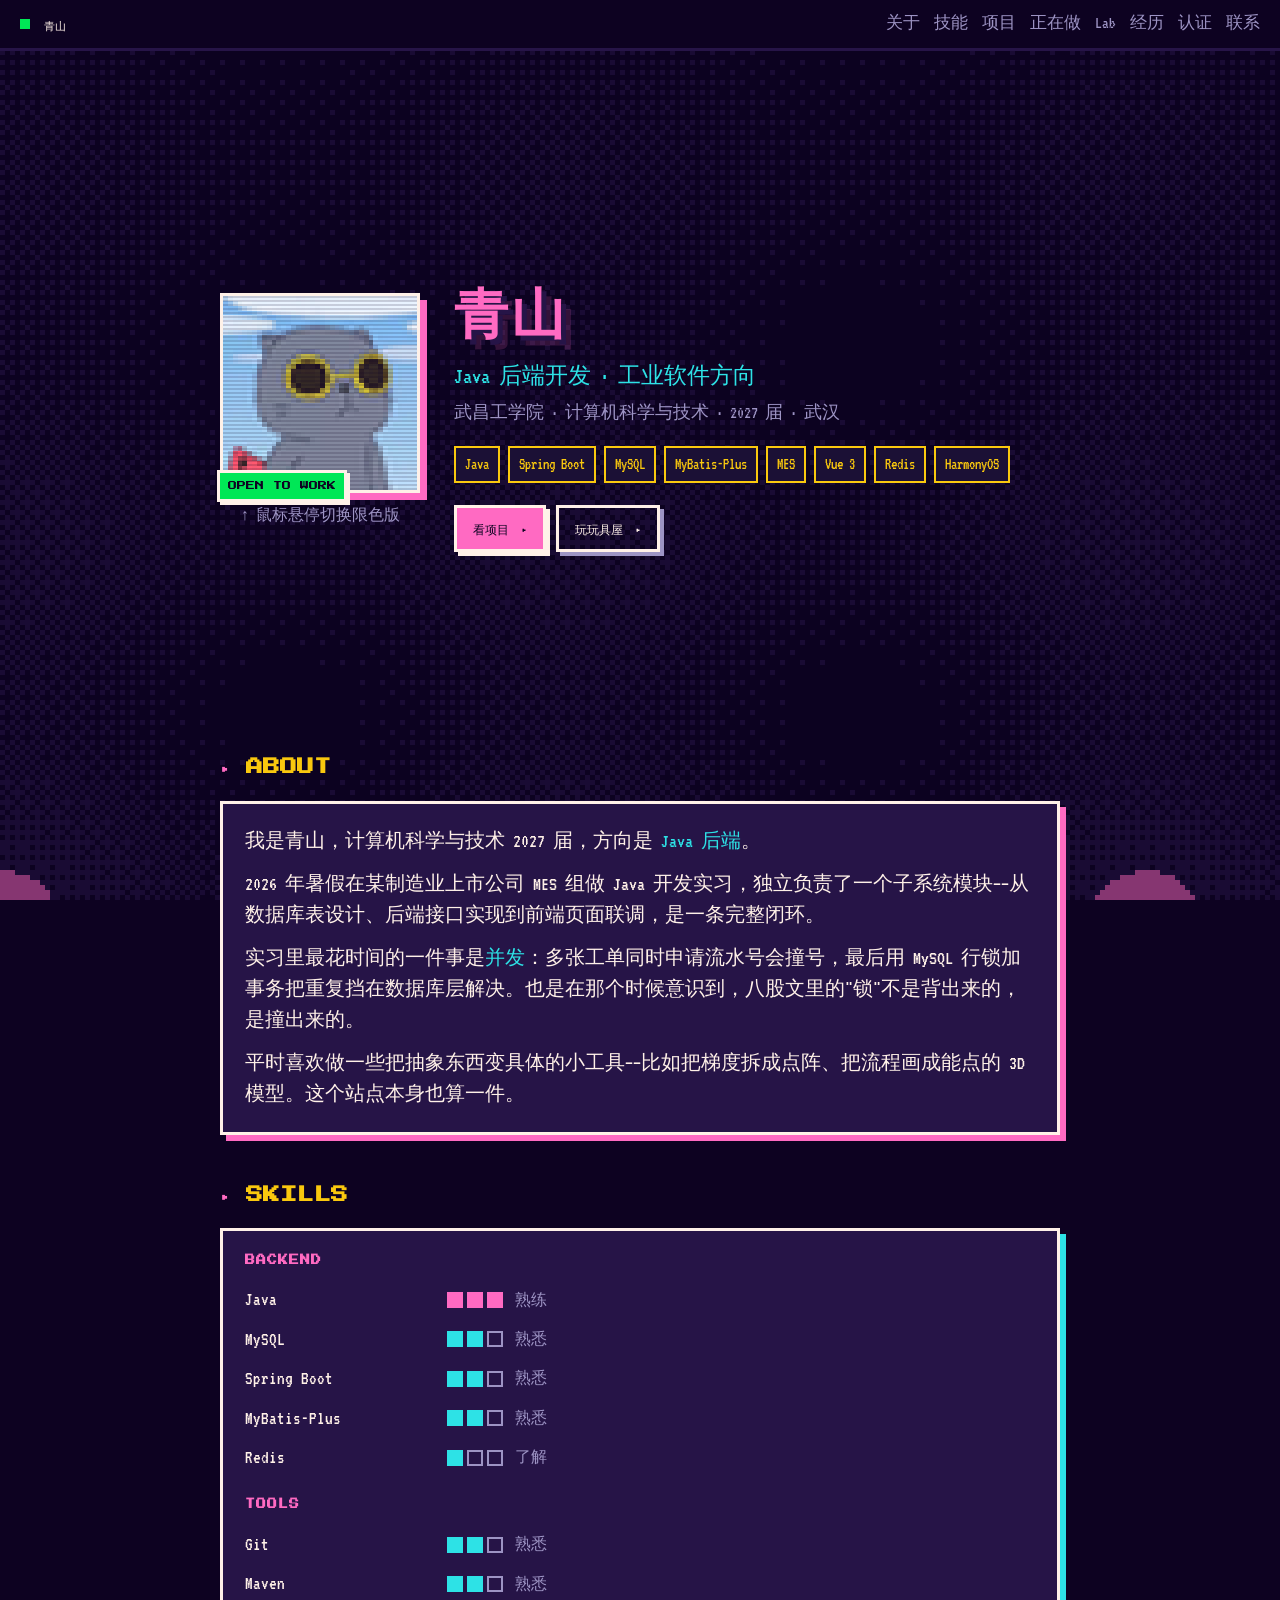
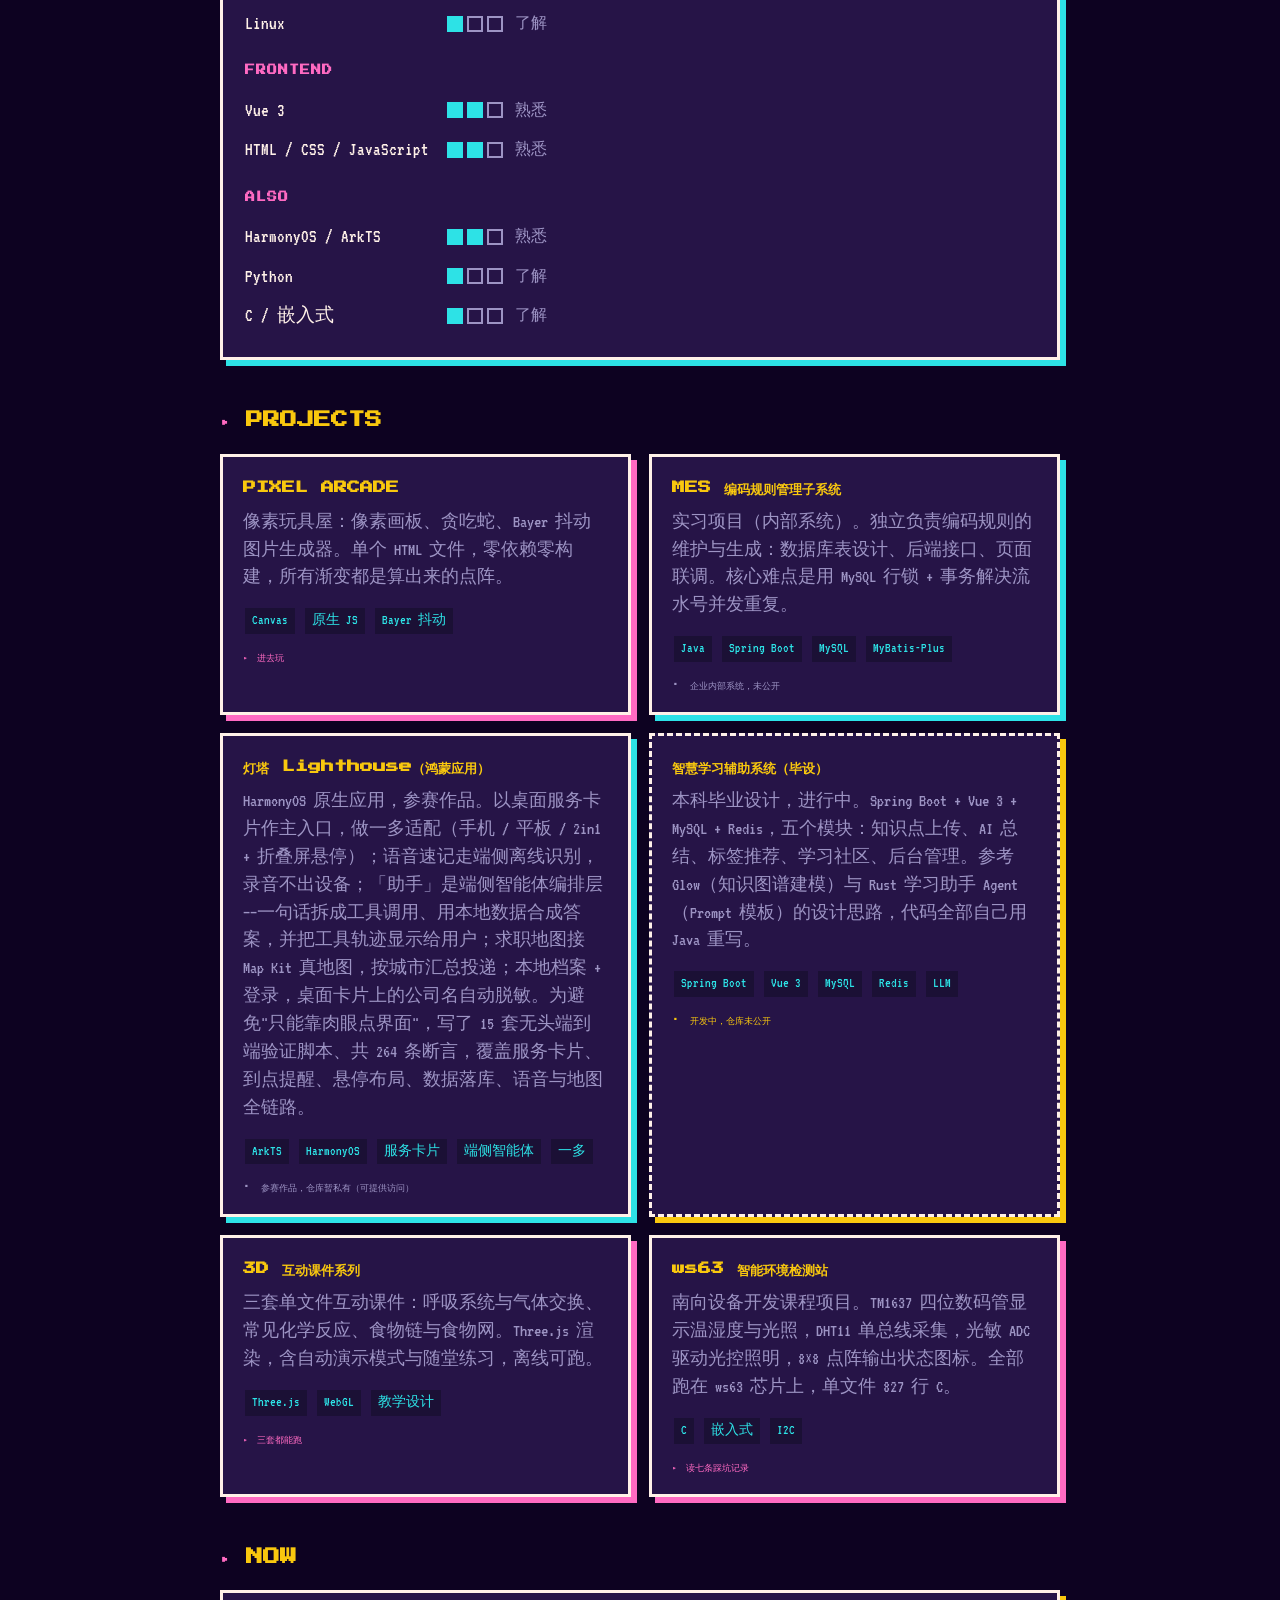
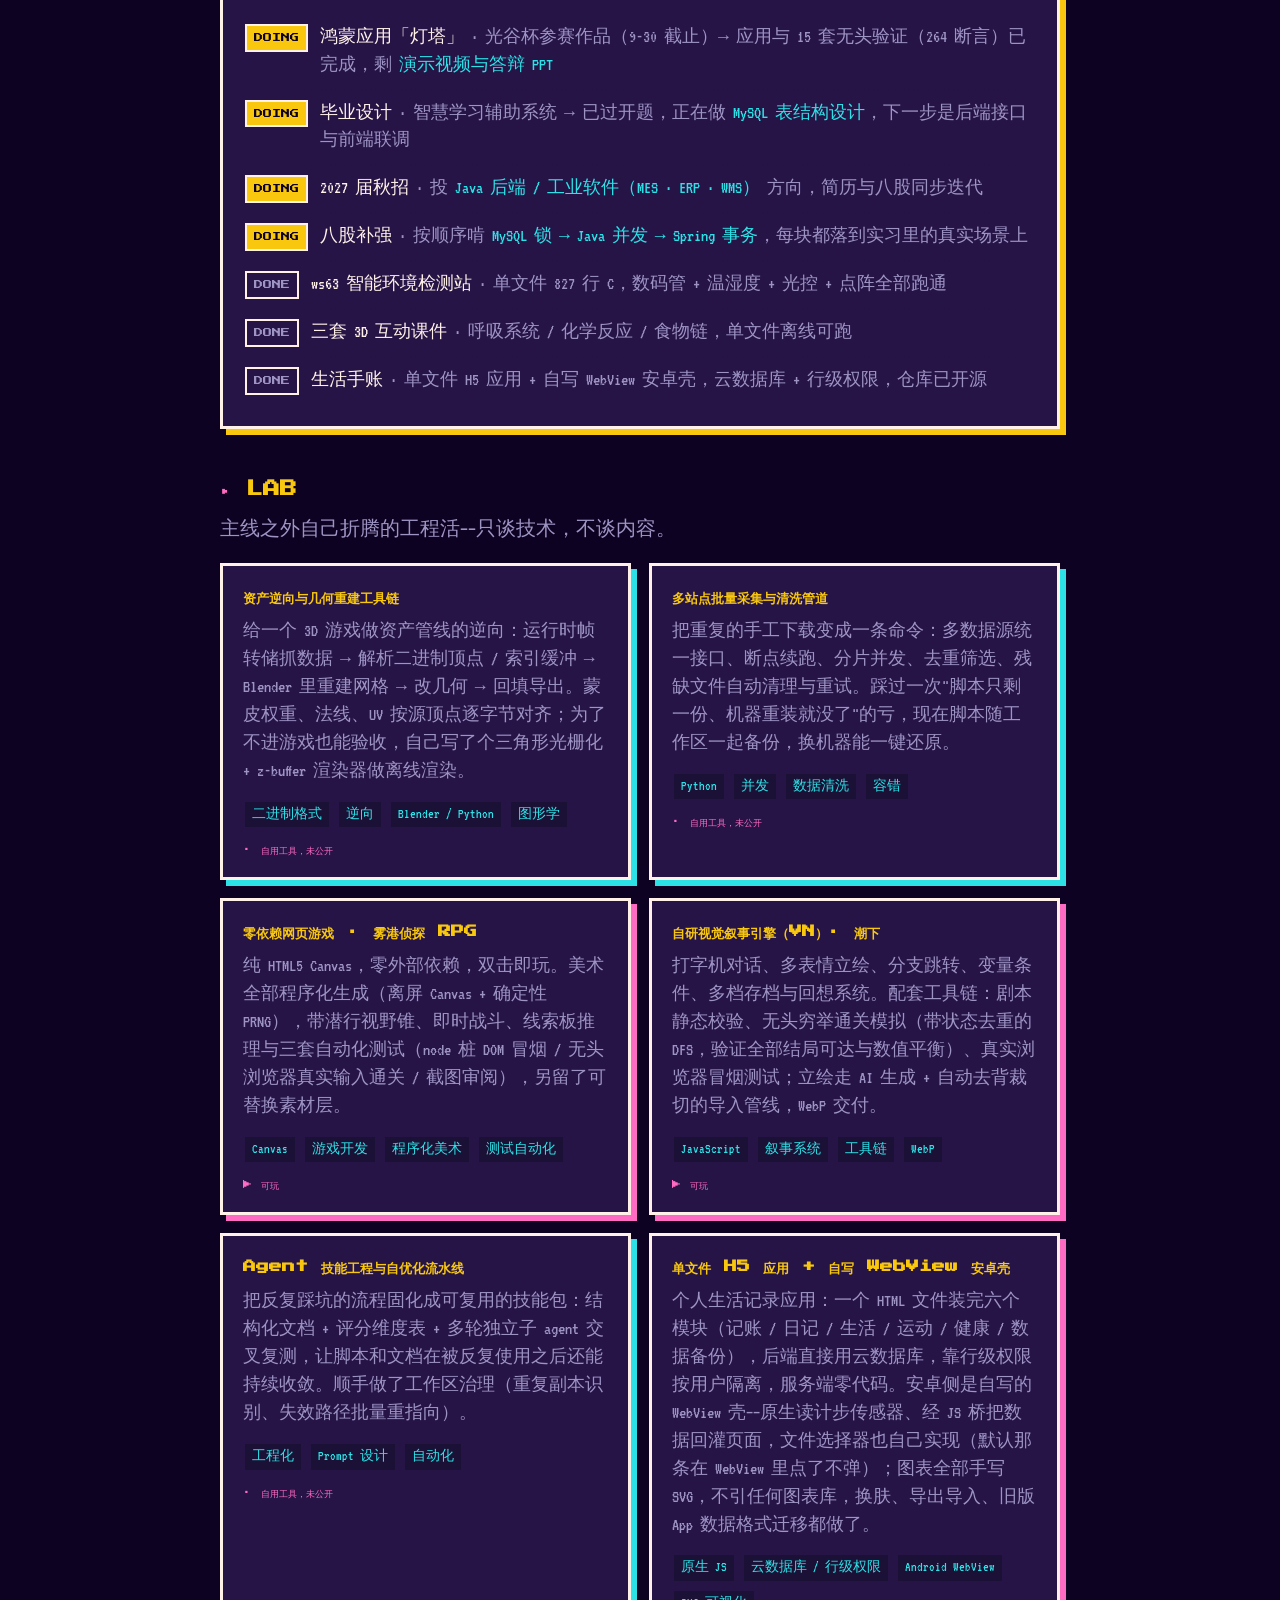
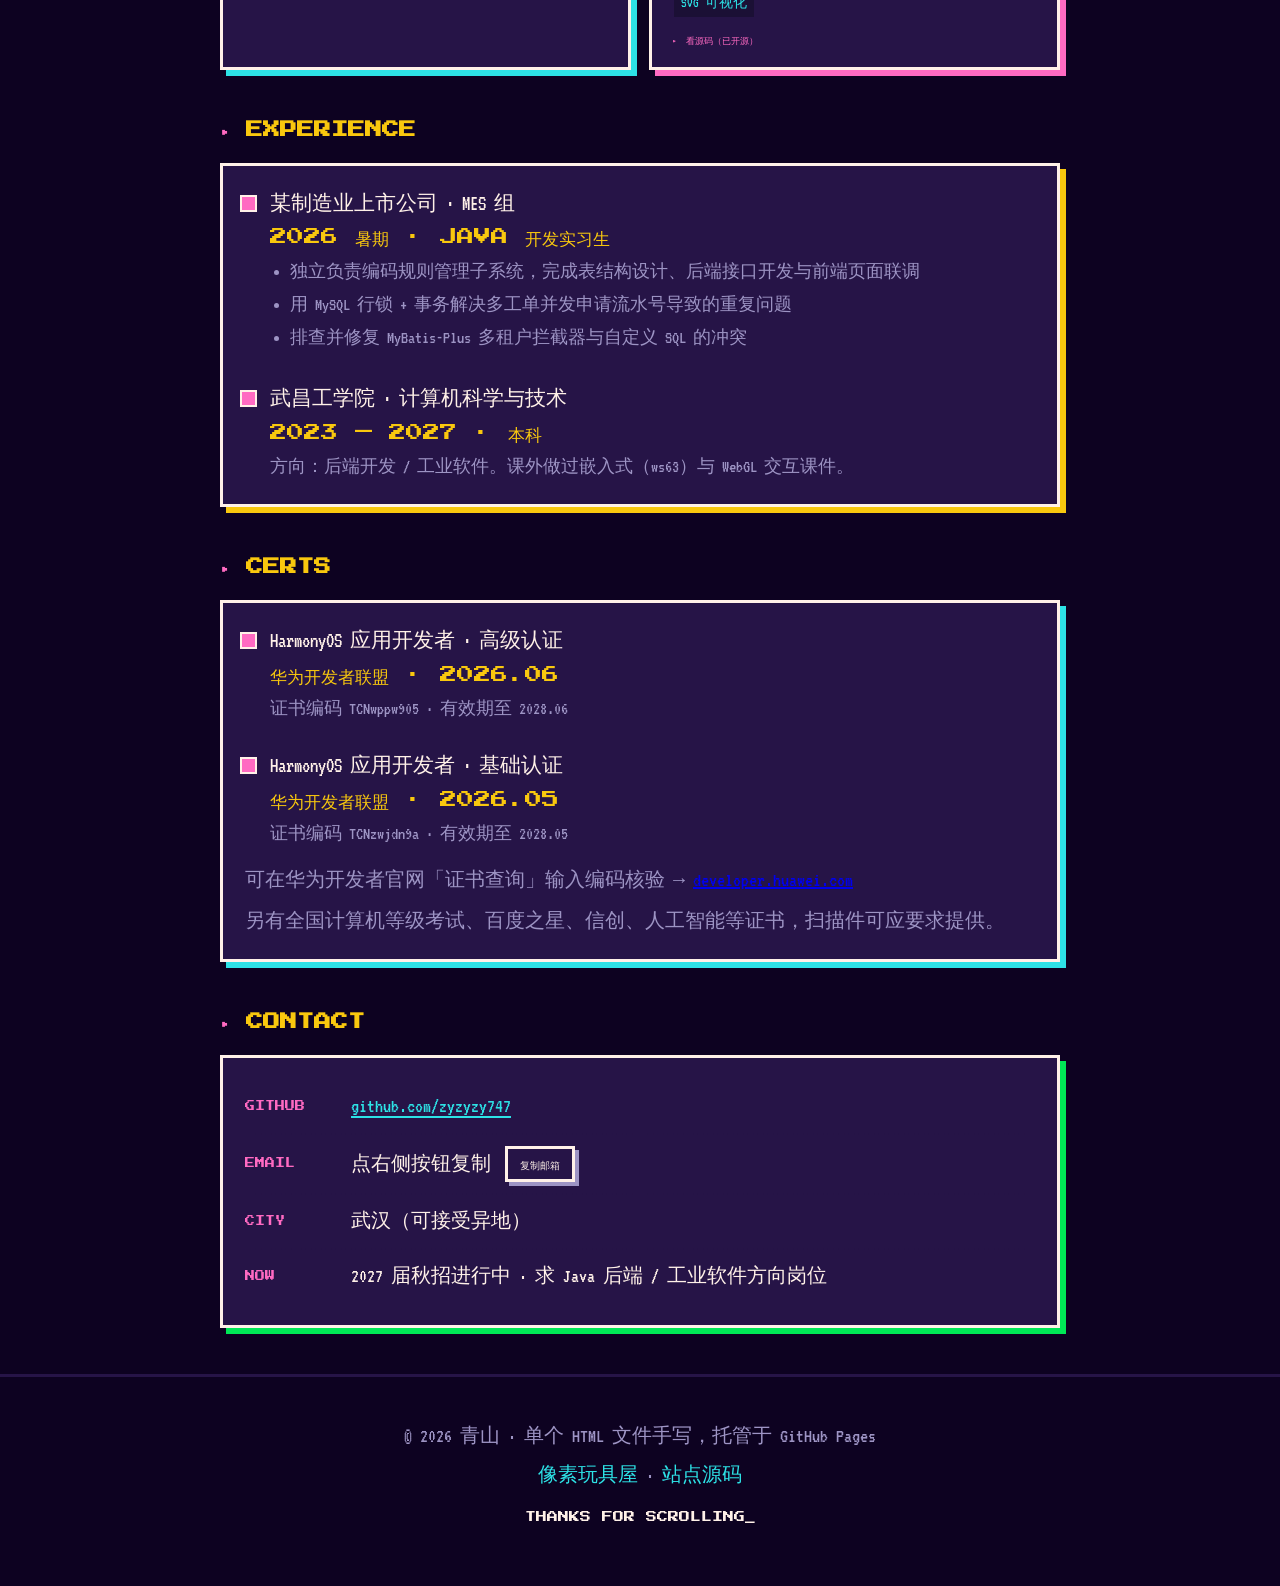
==== commit 1eee8b68: "feat: Lab 区新增「单文件 H5 + WebView 安卓壳」卡片；修复底部提示条残条" ====
--- a/index.html
+++ b/index.html
@@ -214,12 +214,14 @@
   footer a { color: var(--c4); text-decoration: none; }
 
   .toast {
-    position: fixed; left: 50%; bottom: 34px; transform: translateX(-50%) translateY(120%);
+    position: fixed; left: 50%; bottom: 34px;
+    transform: translateX(-50%) translateY(calc(100% + 60px));
+    visibility: hidden; pointer-events: none;
     background: var(--ca); color: var(--c0); border: var(--px) solid var(--c6);
     box-shadow: 5px 5px 0 var(--c6); padding: 12px 18px;
     font-family: "Press Start 2P", monospace; font-size: 11px; z-index: 50;
   }
-  .toast.show { transform: translateX(-50%) translateY(0); }
+  .toast.show { transform: translateX(-50%) translateY(0); visibility: visible; pointer-events: auto; }
 
   @media (max-width: 640px) {
     body { font-size: 18px; }
@@ -403,6 +405,10 @@
         <span class="tag plan">DONE</span>
         <span class="txt"><b>三套 3D 互动课件</b> · 呼吸系统 / 化学反应 / 食物链，单文件离线可跑</span>
       </div>
+      <div class="now-item">
+        <span class="tag plan">DONE</span>
+        <span class="txt"><b>生活手账</b> · 单文件 H5 应用 + 自写 WebView 安卓壳，云数据库 + 行级权限，仓库已开源</span>
+      </div>
     </div>
   </section>
 
@@ -446,6 +452,13 @@
         <div class="tags"><span>工程化</span><span>Prompt 设计</span><span>自动化</span></div>
         <span class="go">· 自用工具，未公开</span>
       </div>
+
+      <a class="pcard live" href="https://github.com/zyzyzy747/life-book" target="_blank" rel="noopener">
+        <h3>单文件 H5 应用 + 自写 WebView 安卓壳</h3>
+        <p>个人生活记录应用：一个 HTML 文件装完六个模块（记账 / 日记 / 生活 / 运动 / 健康 / 数据备份），后端直接用云数据库，靠行级权限按用户隔离，服务端零代码。安卓侧是自写的 WebView 壳——原生读计步传感器、经 JS 桥把数据回灌页面，文件选择器也自己实现（默认那条在 WebView 里点了不弹）；图表全部手写 SVG，不引任何图表库，换肤、导出导入、旧版 App 数据格式迁移都做了。</p>
+        <div class="tags"><span>原生 JS</span><span>云数据库 / 行级权限</span><span>Android WebView</span><span>SVG 可视化</span></div>
+        <span class="go">▸ 看源码（已开源）</span>
+      </a>
 
     </div>
   </section>
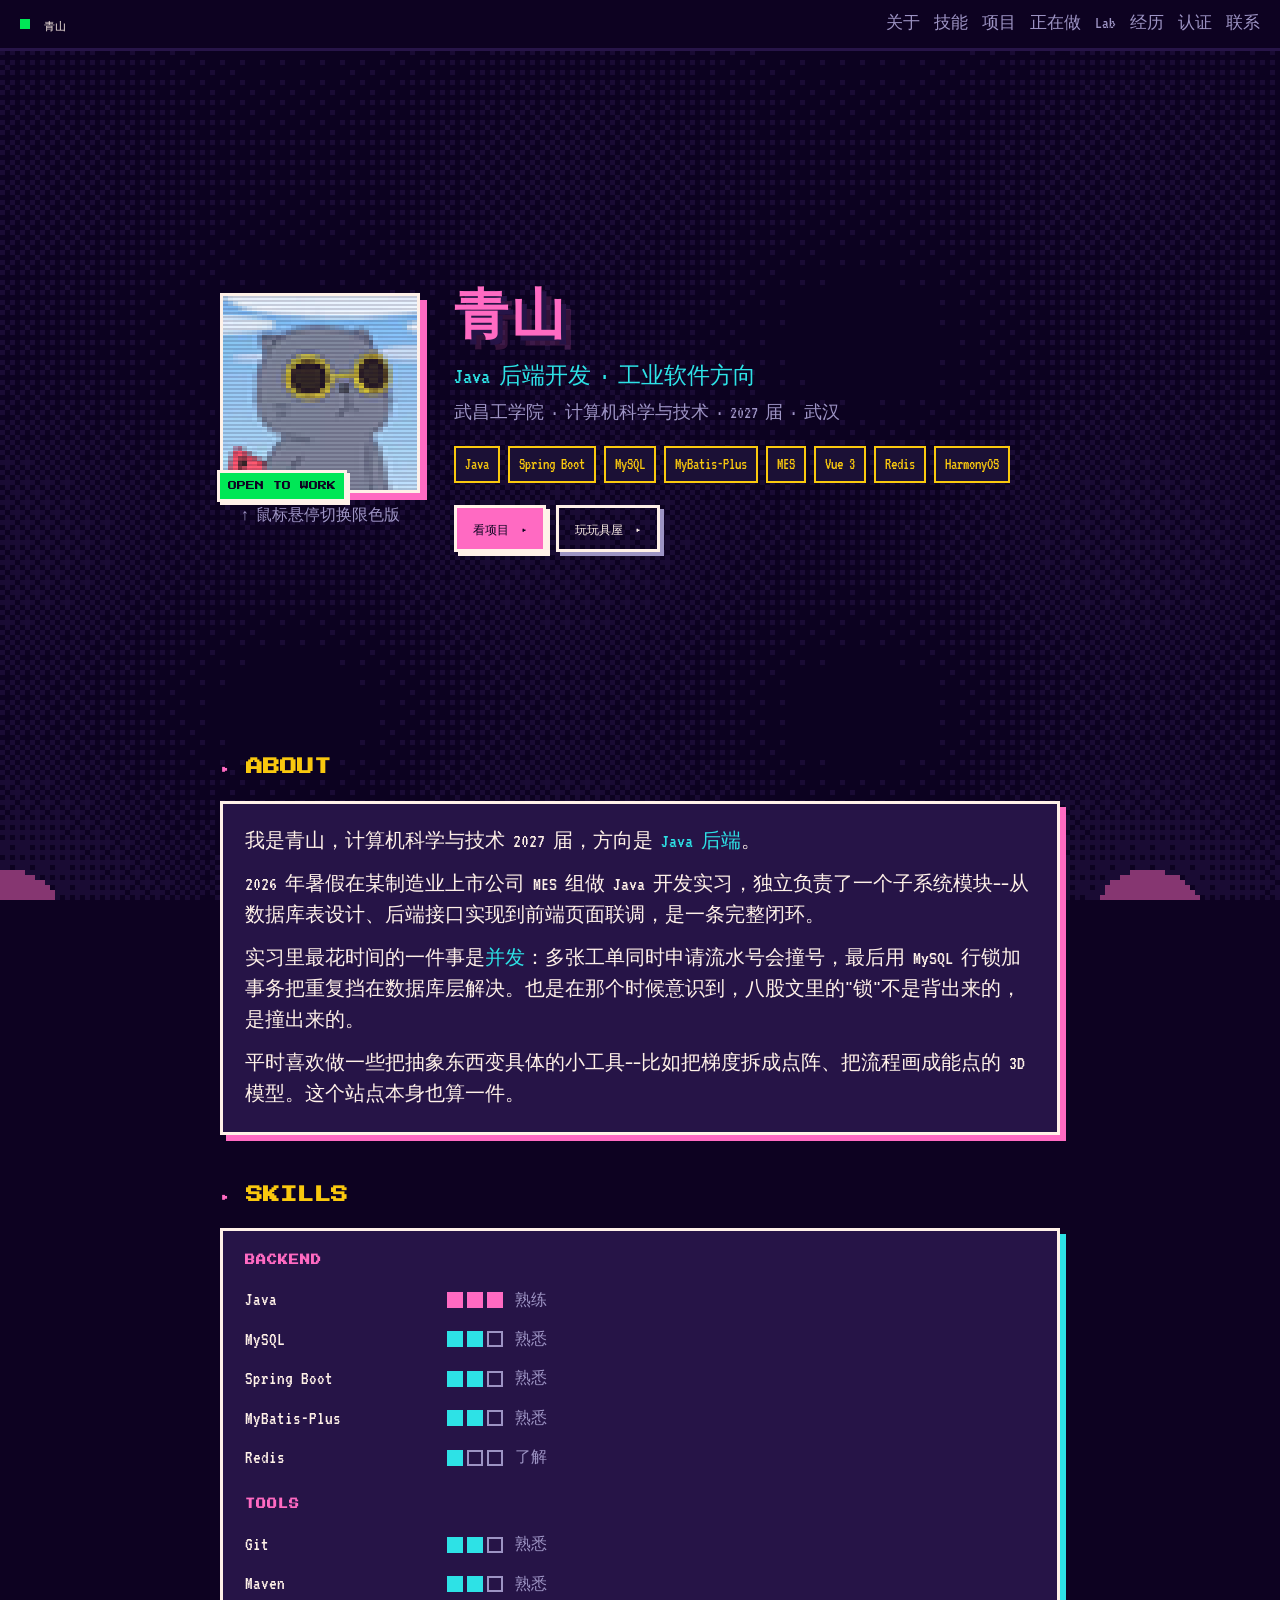
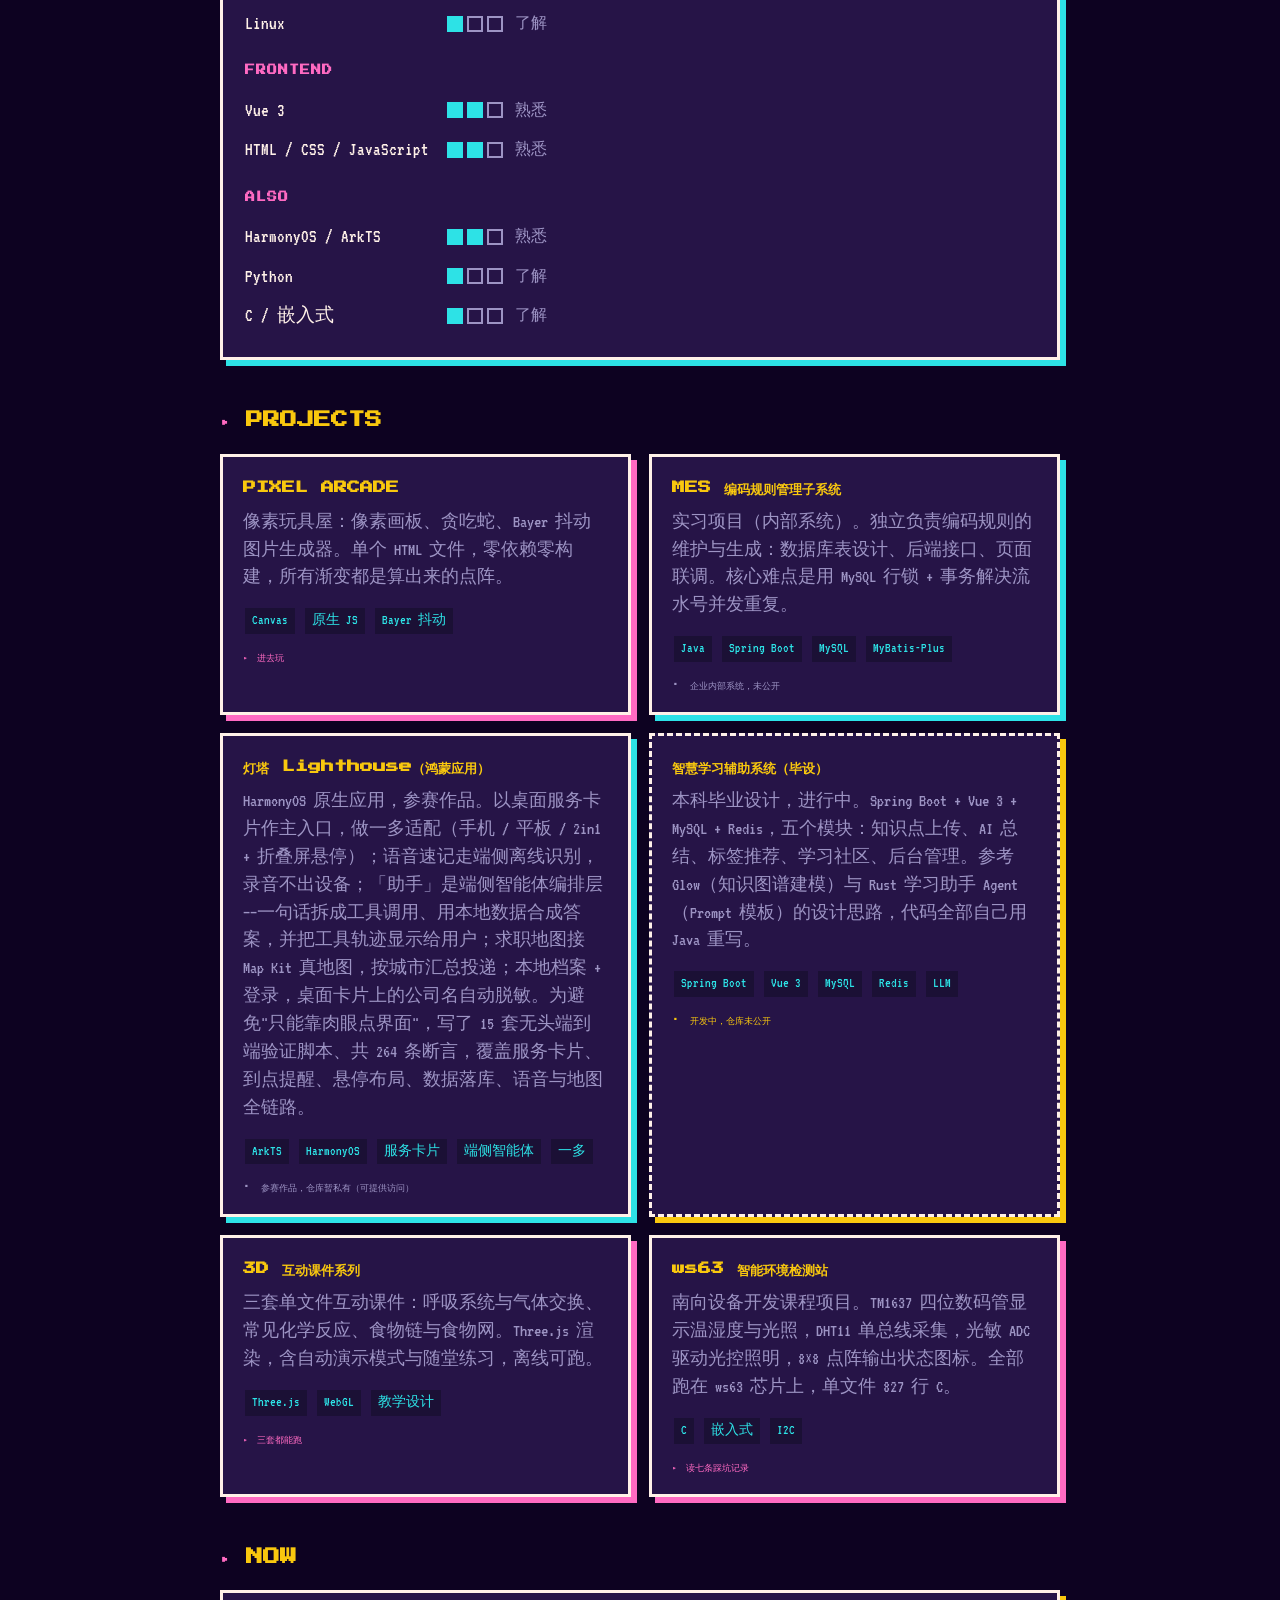
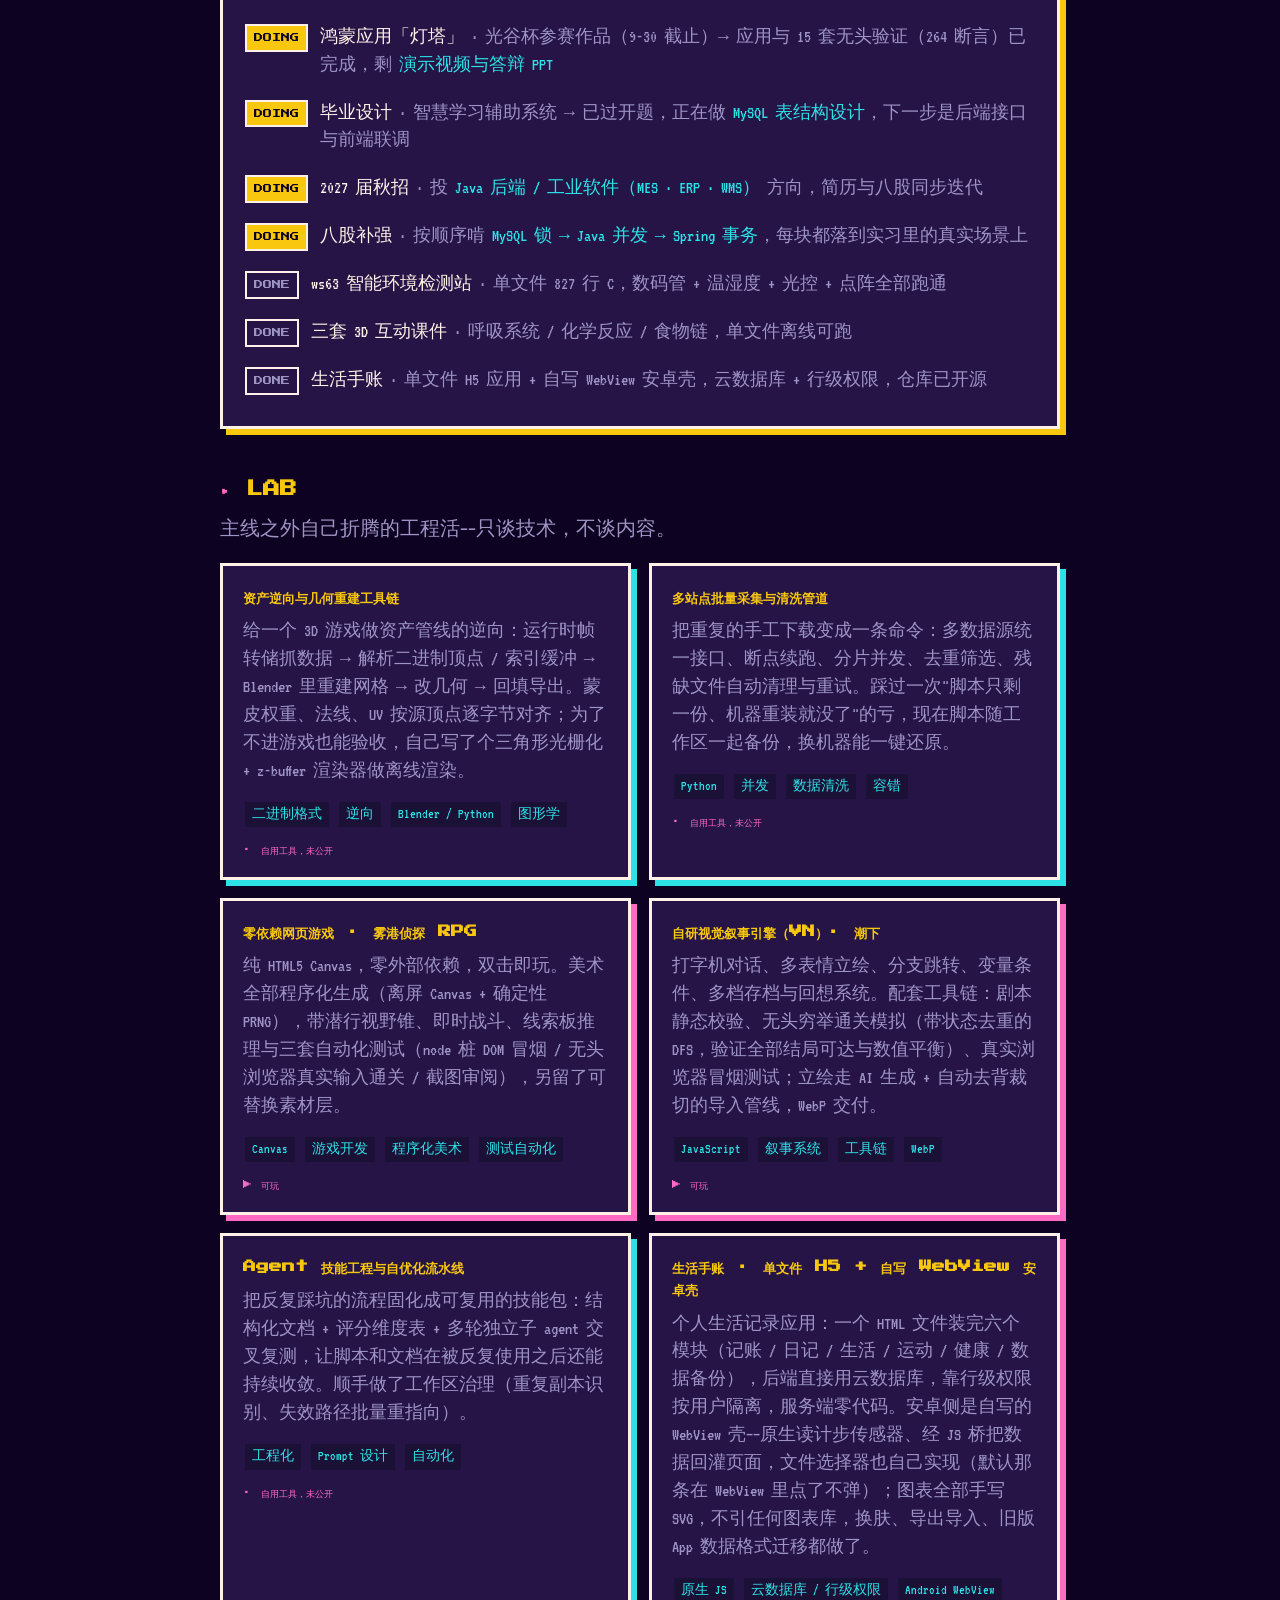
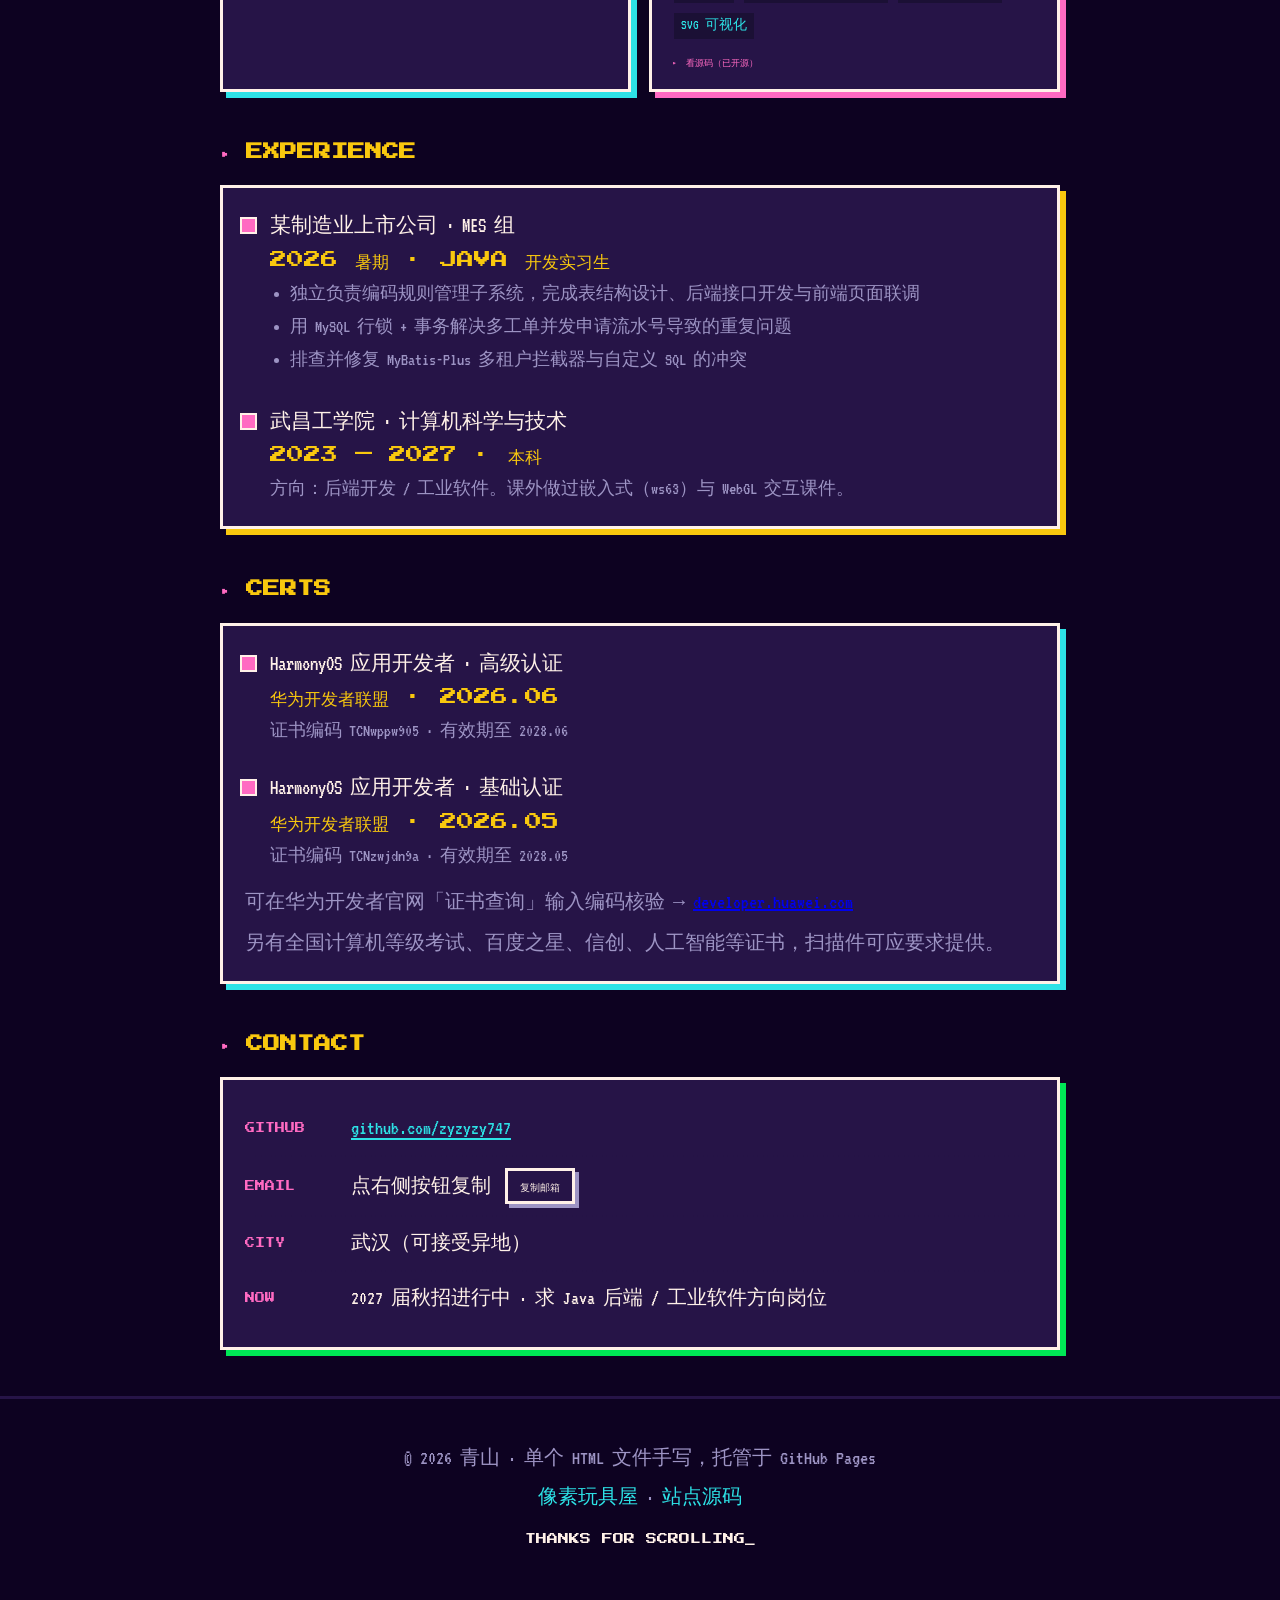
==== commit c1c1ba9b: "style: Lab 卡片标题补上项目名（生活手账 · …）" ====
--- a/index.html
+++ b/index.html
@@ -454,7 +454,7 @@
       </div>
 
       <a class="pcard live" href="https://github.com/zyzyzy747/life-book" target="_blank" rel="noopener">
-        <h3>单文件 H5 应用 + 自写 WebView 安卓壳</h3>
+        <h3>生活手账 · 单文件 H5 + 自写 WebView 安卓壳</h3>
         <p>个人生活记录应用：一个 HTML 文件装完六个模块（记账 / 日记 / 生活 / 运动 / 健康 / 数据备份），后端直接用云数据库，靠行级权限按用户隔离，服务端零代码。安卓侧是自写的 WebView 壳——原生读计步传感器、经 JS 桥把数据回灌页面，文件选择器也自己实现（默认那条在 WebView 里点了不弹）；图表全部手写 SVG，不引任何图表库，换肤、导出导入、旧版 App 数据格式迁移都做了。</p>
         <div class="tags"><span>原生 JS</span><span>云数据库 / 行级权限</span><span>Android WebView</span><span>SVG 可视化</span></div>
         <span class="go">▸ 看源码（已开源）</span>
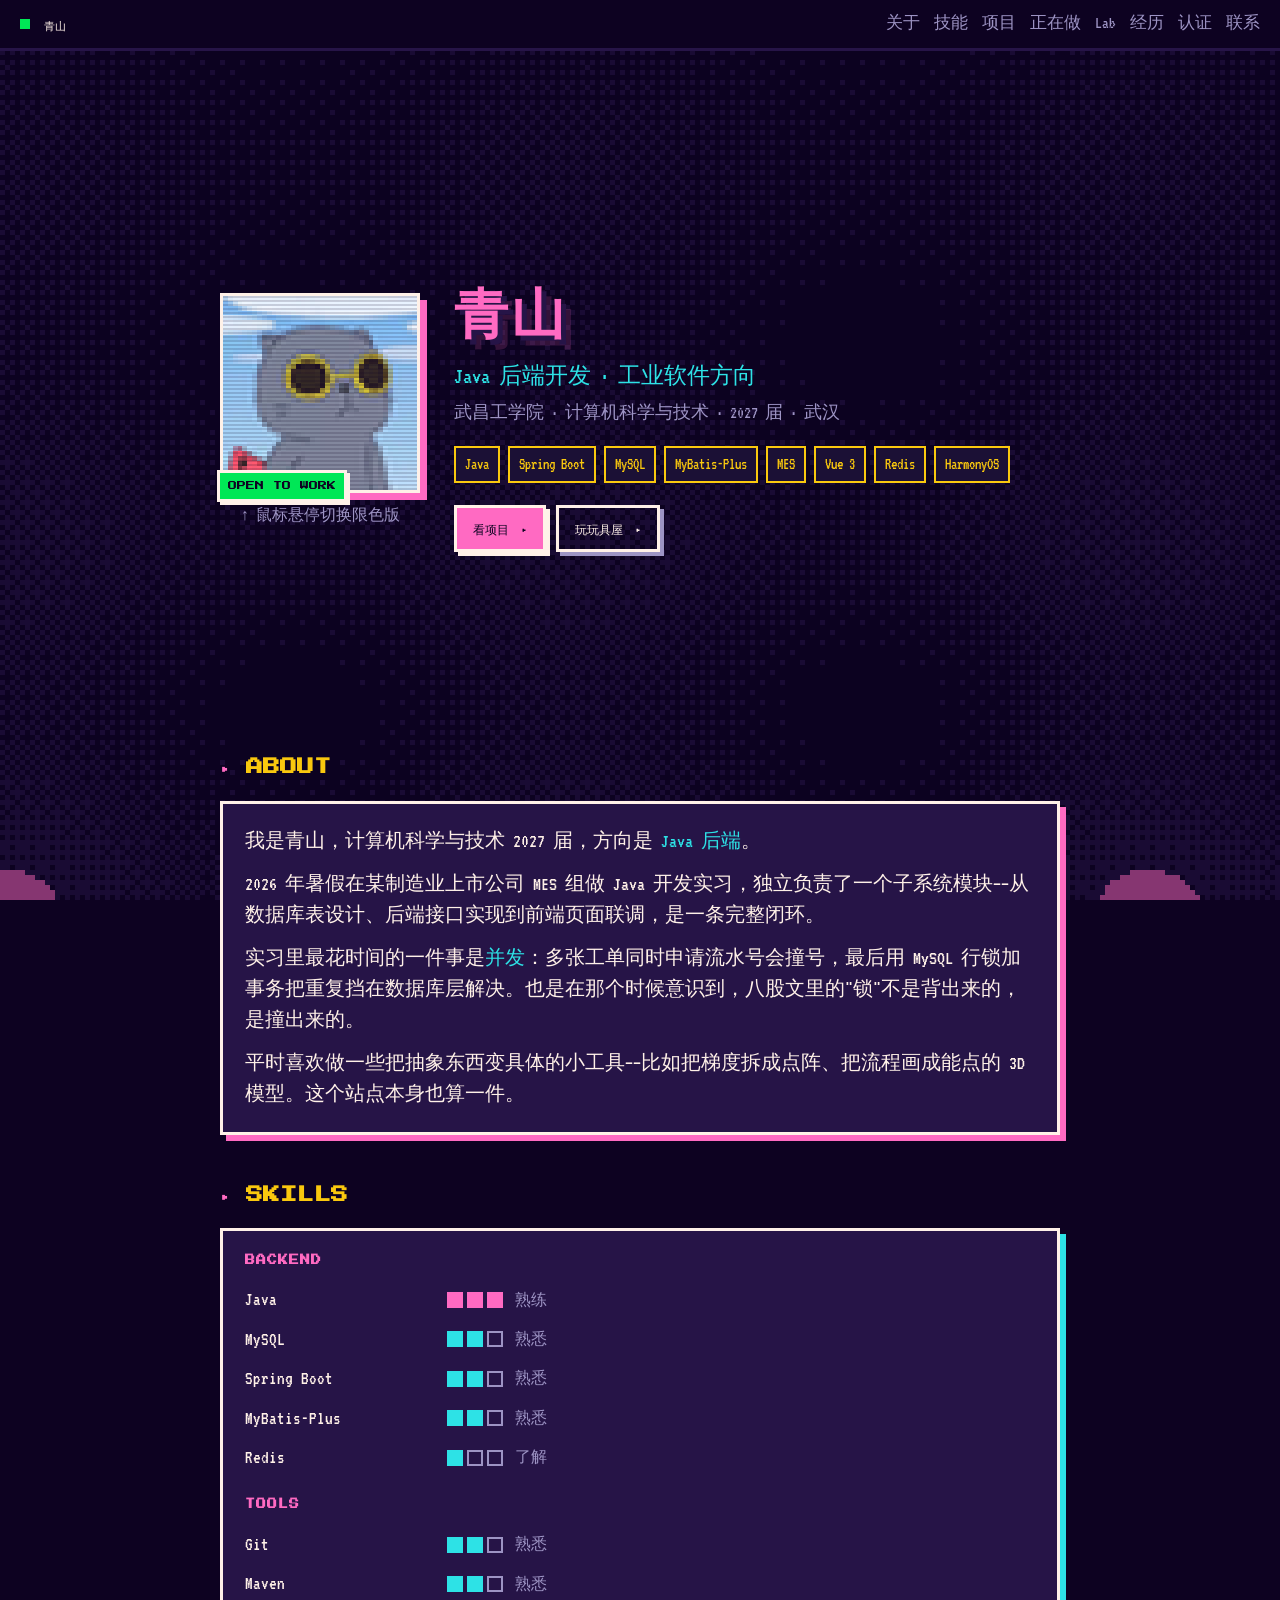
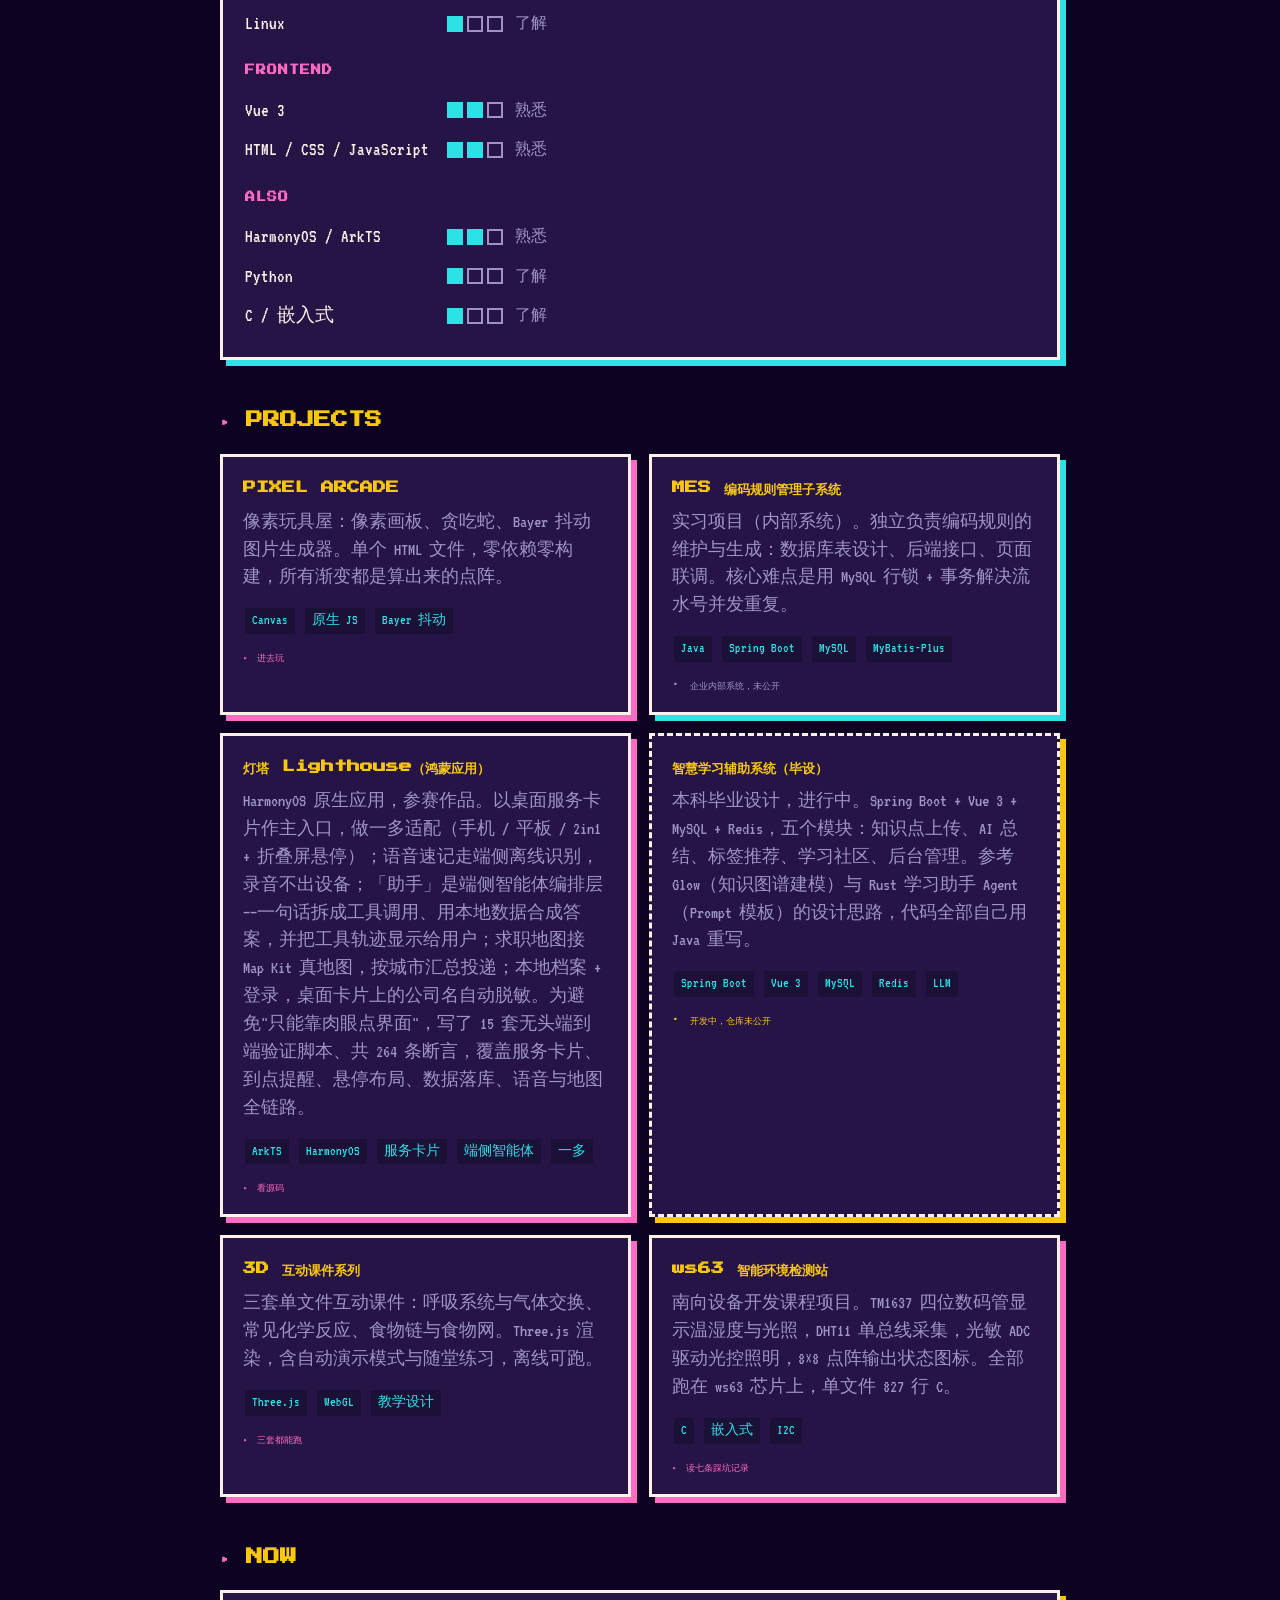
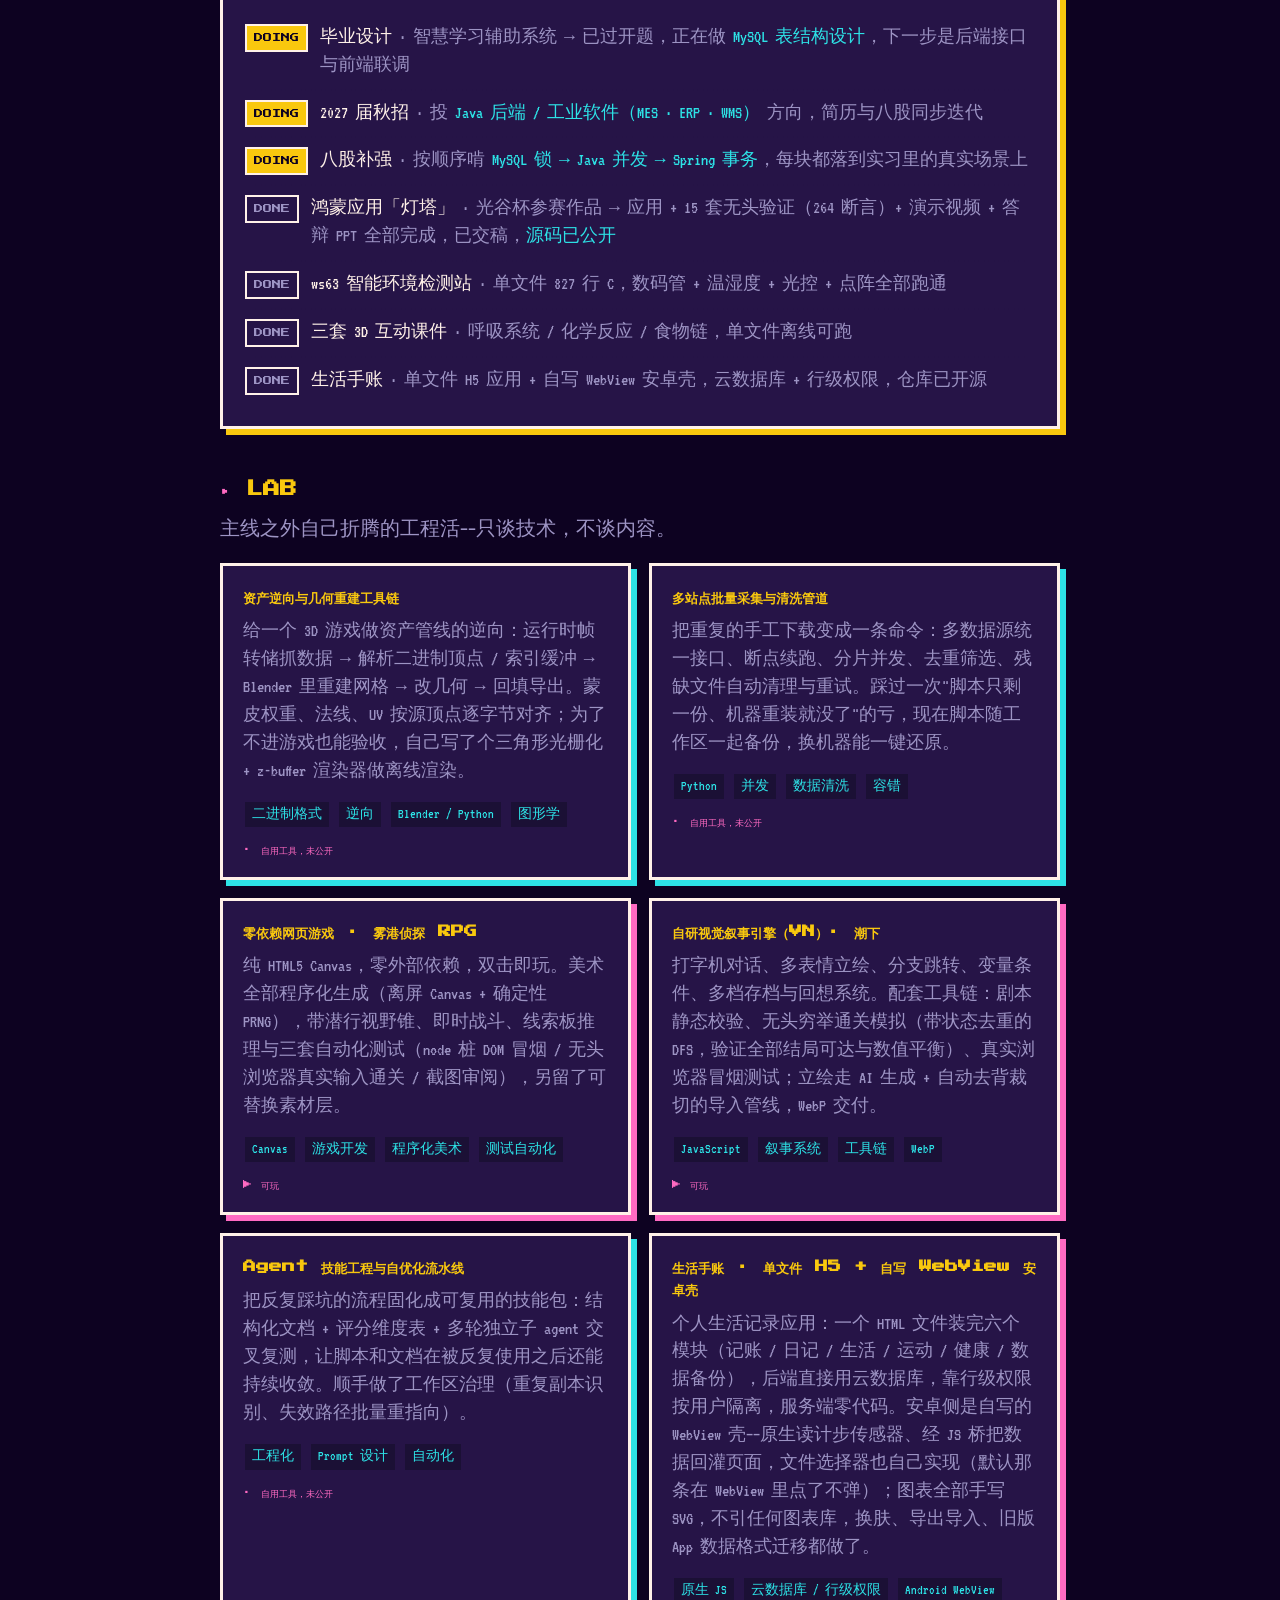
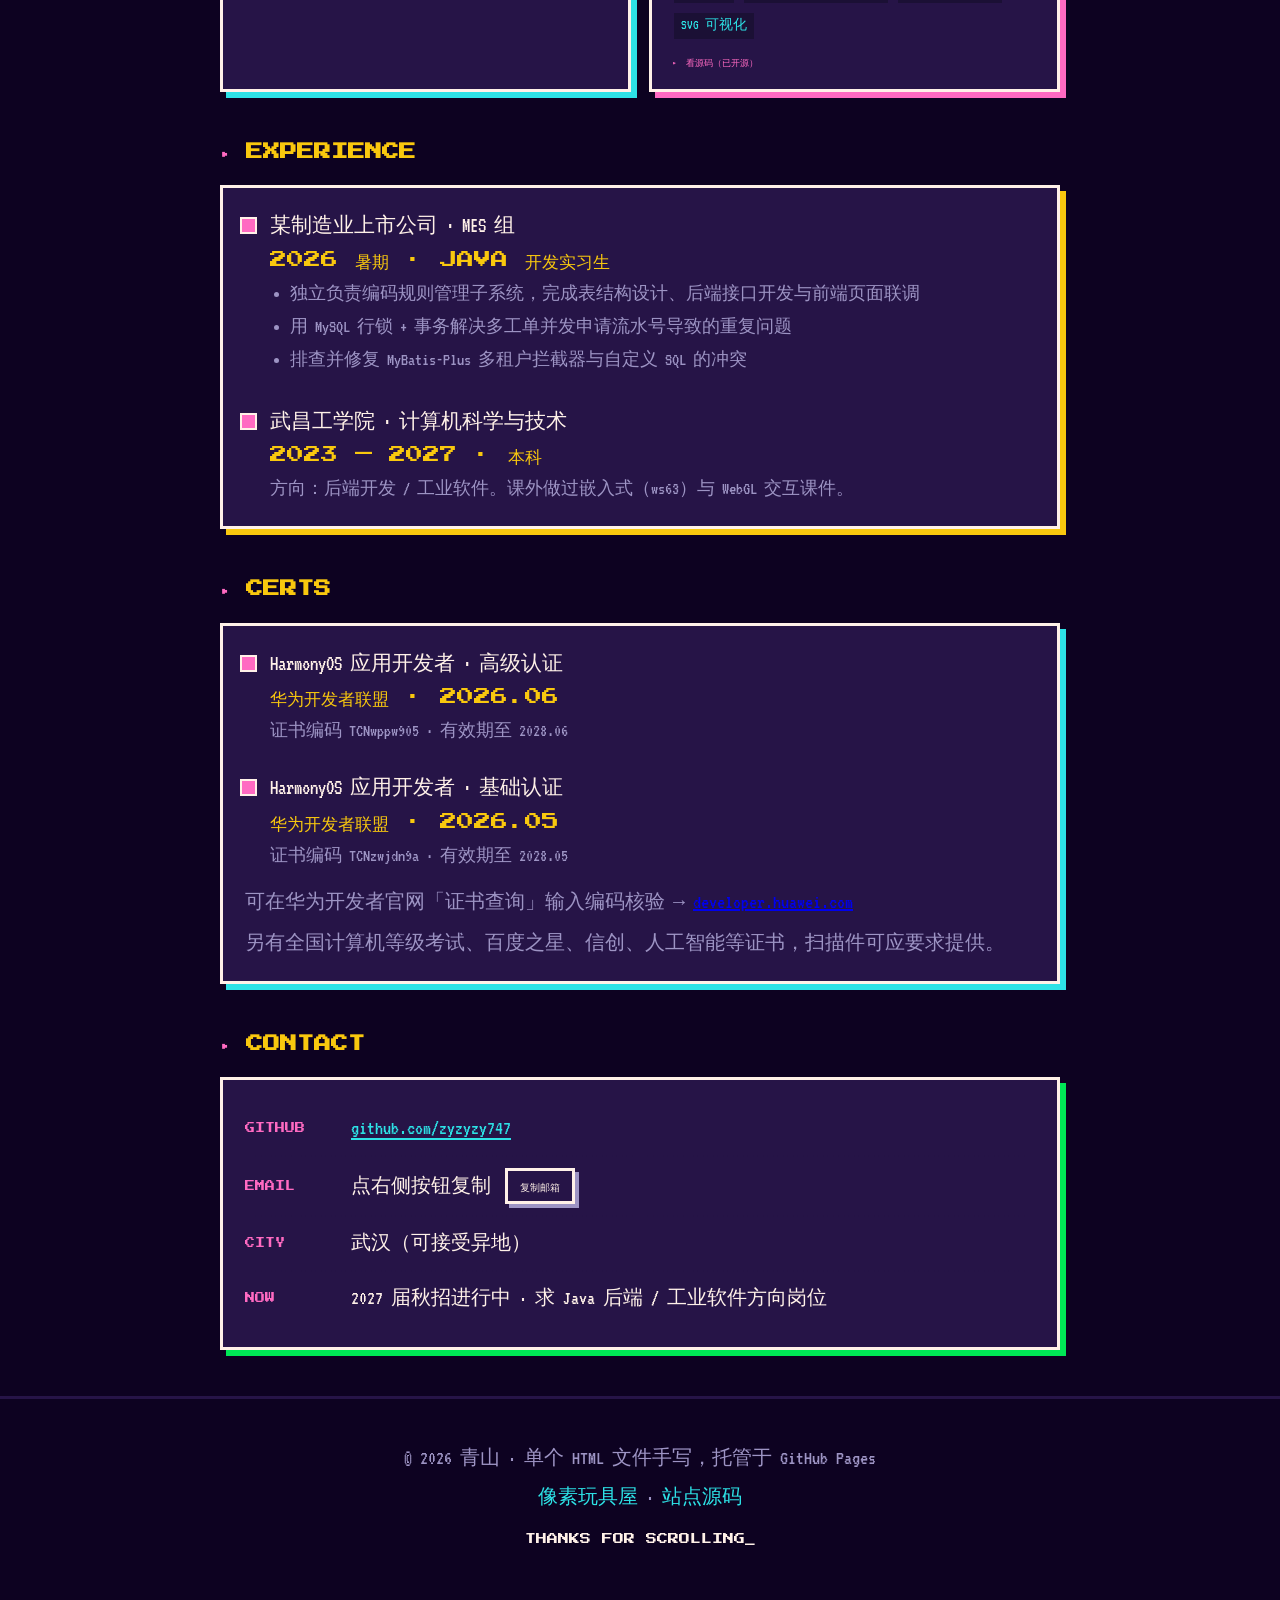
==== commit fd904230: "feat: 灯塔卡片改为源码链接（仓库已公开）；Now 区更新为已交稿" ====
--- a/index.html
+++ b/index.html
@@ -346,12 +346,12 @@
         <span class="go" data-page-node-id="4CN7x12CSIVZ5gj97cS0eO">· 企业内部系统，未公开</span>
       </div>
 
-      <div class="pcard offline">
+      <a class="pcard live" href="https://github.com/zyzyzy747/lighthouse" target="_blank" rel="noopener">
         <h3>灯塔 Lighthouse（鸿蒙应用）</h3>
         <p>HarmonyOS 原生应用，参赛作品。以桌面服务卡片作主入口，做一多适配（手机 / 平板 / 2in1 + 折叠屏悬停）；语音速记走端侧离线识别，录音不出设备；「助手」是端侧智能体编排层——一句话拆成工具调用、用本地数据合成答案，并把工具轨迹显示给用户；求职地图接 Map Kit 真地图，按城市汇总投递；本地档案 + 登录，桌面卡片上的公司名自动脱敏。为避免"只能靠肉眼点界面"，写了 15 套无头端到端验证脚本、共 264 条断言，覆盖服务卡片、到点提醒、悬停布局、数据落库、语音与地图全链路。</p>
         <div class="tags"><span>ArkTS</span><span>HarmonyOS</span><span>服务卡片</span><span>端侧智能体</span><span>一多</span></div>
-        <span class="go">· 参赛作品，仓库暂私有（可提供访问）</span>
-      </div>
+        <span class="go">▸ 看源码</span>
+      </a>
 
       <div class="pcard wip">
         <h3>智慧学习辅助系统（毕设）</h3>
@@ -383,10 +383,6 @@
     <div class="card yellow">
       <div class="now-item">
         <span class="tag doing">DOING</span>
-        <span class="txt"><b>鸿蒙应用「灯塔」</b> · 光谷杯参赛作品（9-30 截止）→ 应用与 15 套无头验证（264 断言）已完成，剩 <em>演示视频与答辩 PPT</em></span>
-      </div>
-      <div class="now-item">
-        <span class="tag doing">DOING</span>
         <span class="txt"><b>毕业设计</b> · 智慧学习辅助系统 → 已过开题，正在做 <em>MySQL 表结构设计</em>，下一步是后端接口与前端联调</span>
       </div>
       <div class="now-item">
@@ -396,6 +392,10 @@
       <div class="now-item">
         <span class="tag doing">DOING</span>
         <span class="txt"><b>八股补强</b> · 按顺序啃 <em>MySQL 锁 → Java 并发 → Spring 事务</em>，每块都落到实习里的真实场景上</span>
+      </div>
+      <div class="now-item">
+        <span class="tag plan">DONE</span>
+        <span class="txt"><b>鸿蒙应用「灯塔」</b> · 光谷杯参赛作品 → 应用 + 15 套无头验证（264 断言）+ 演示视频 + 答辩 PPT 全部完成，已交稿，<em>源码已公开</em></span>
       </div>
       <div class="now-item">
         <span class="tag plan">DONE</span>
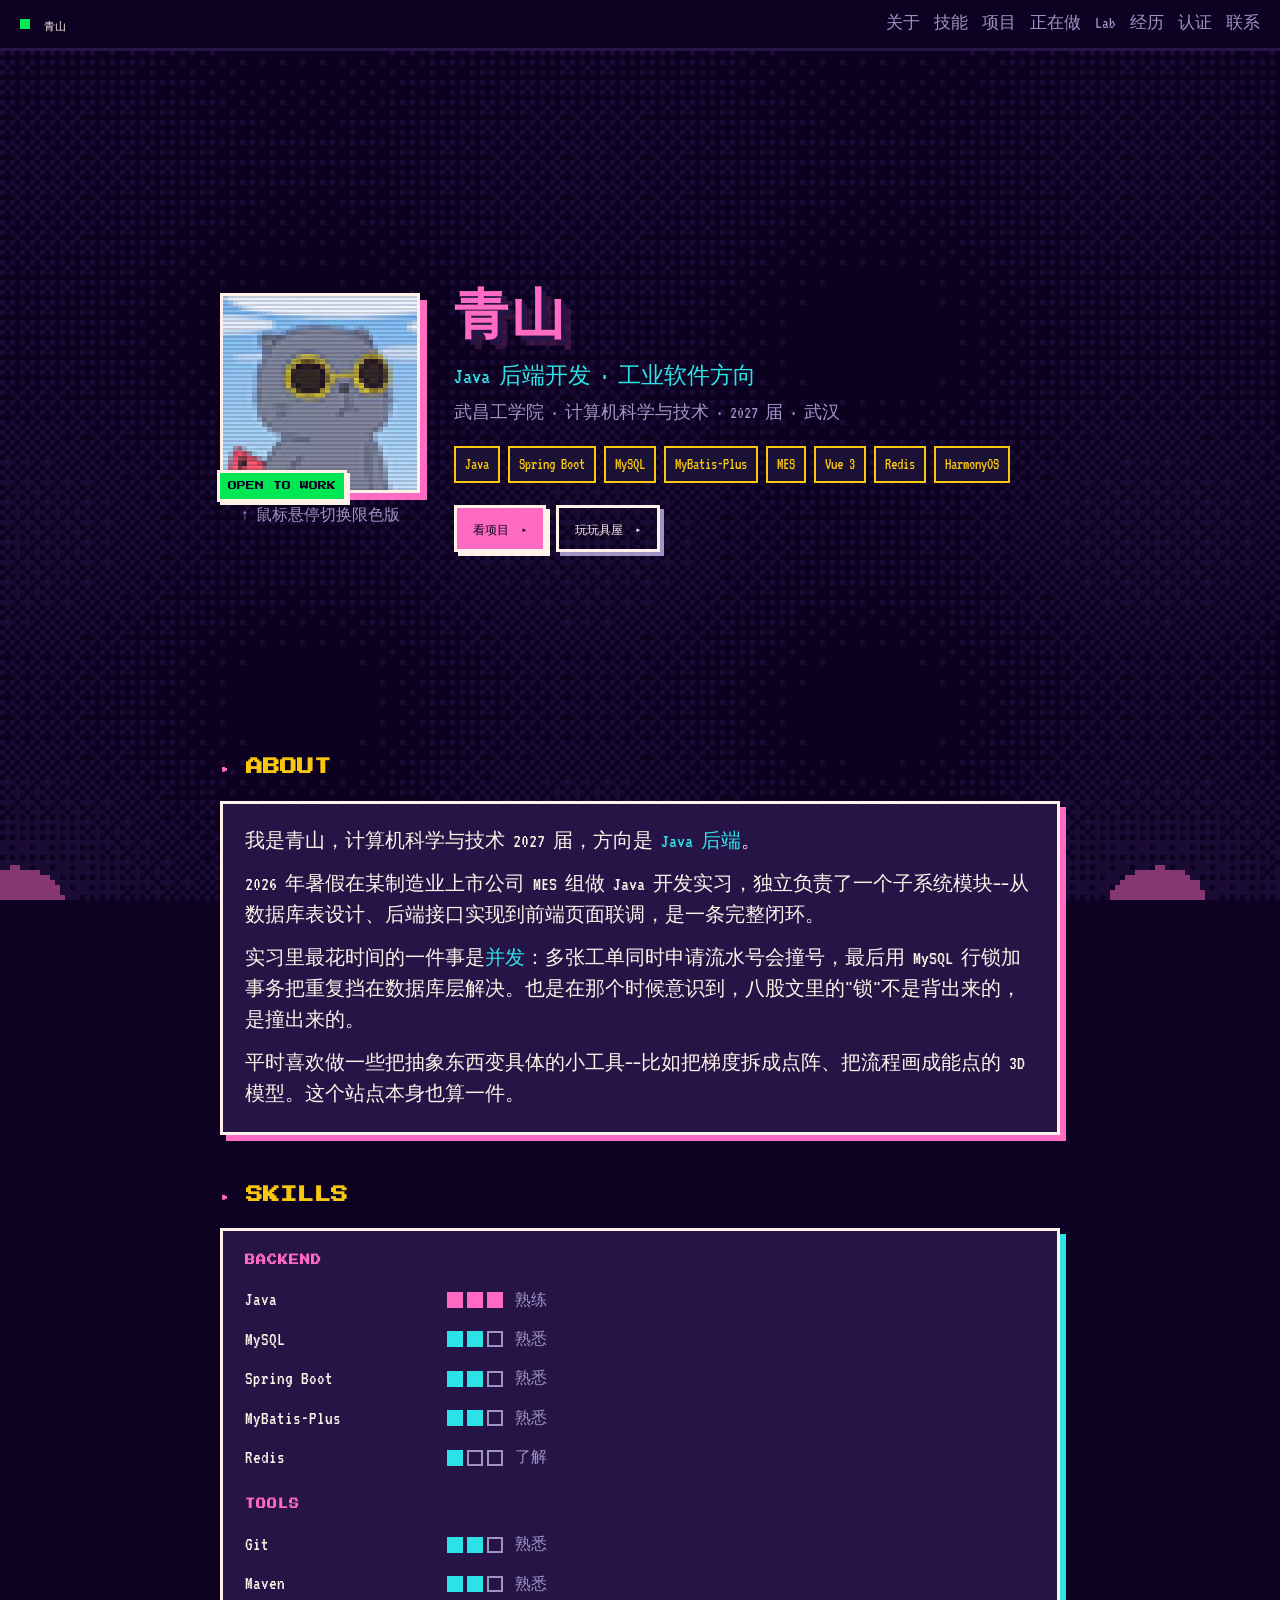
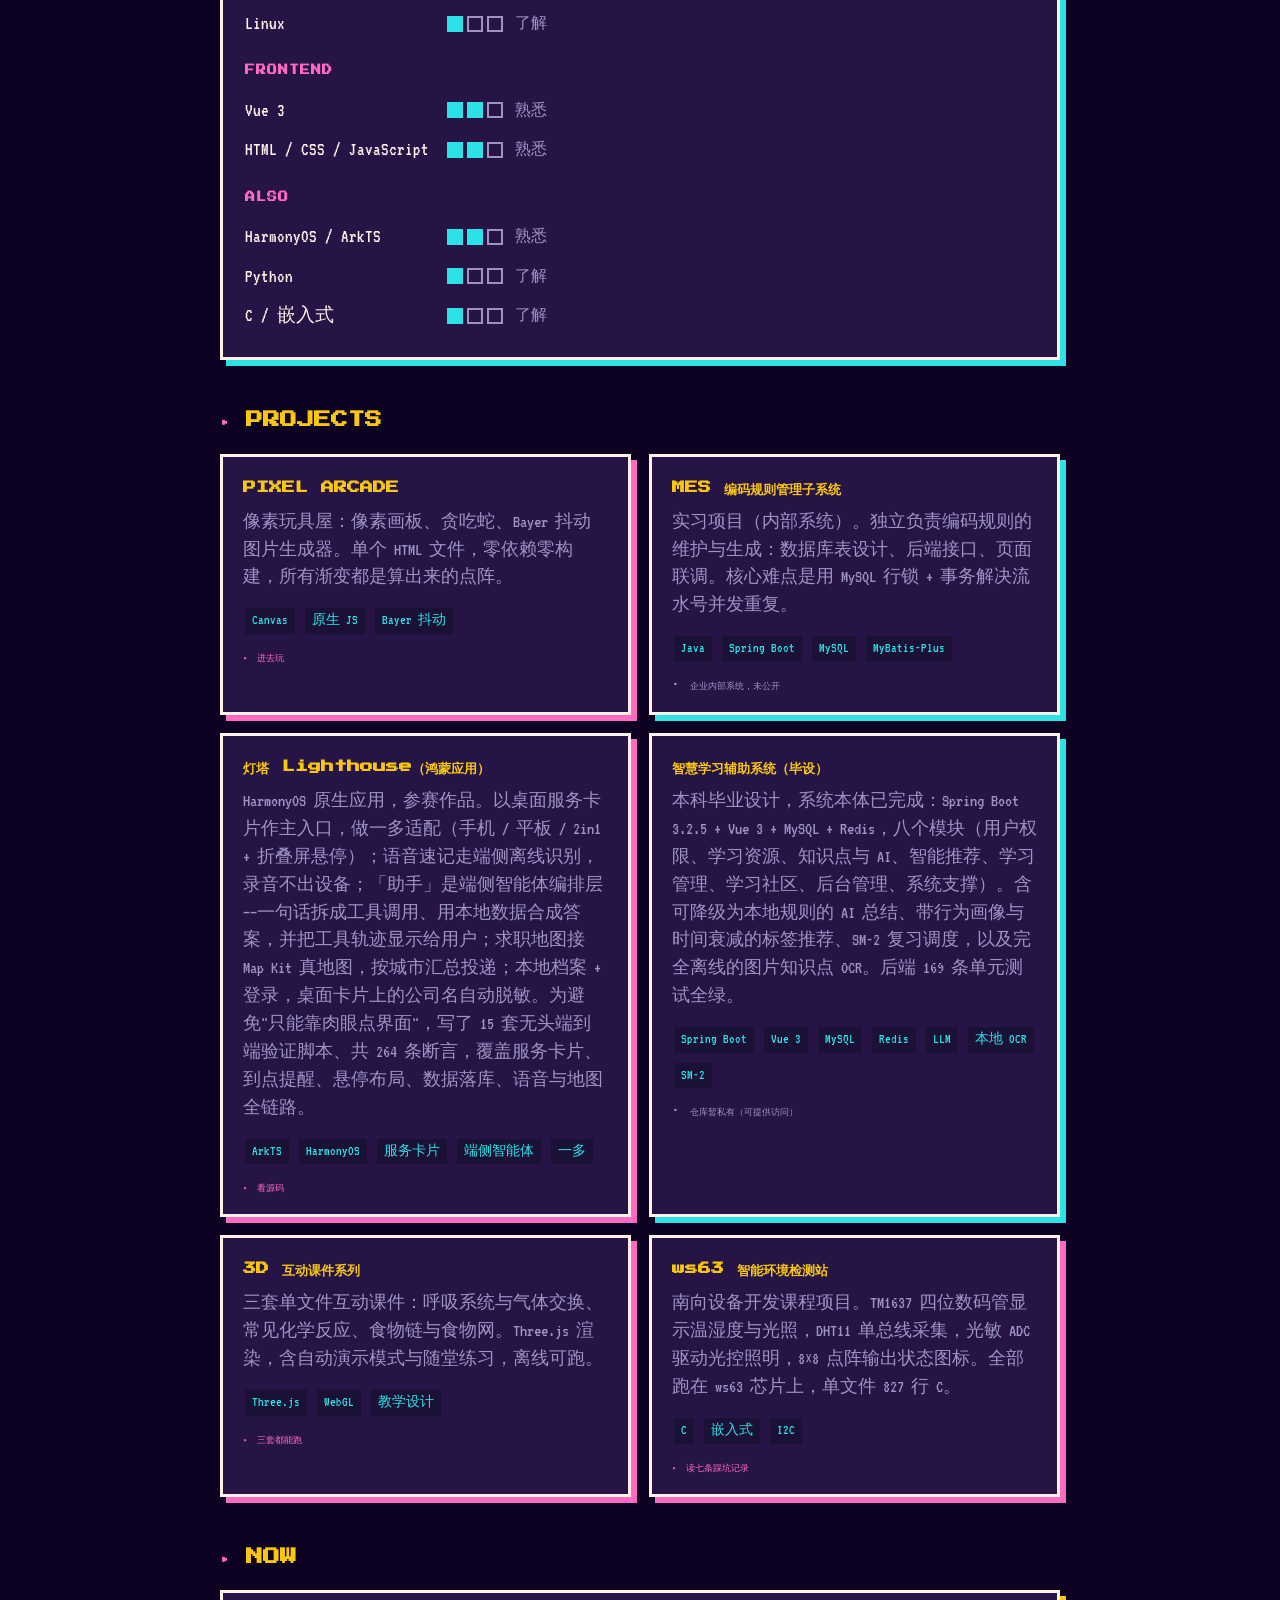
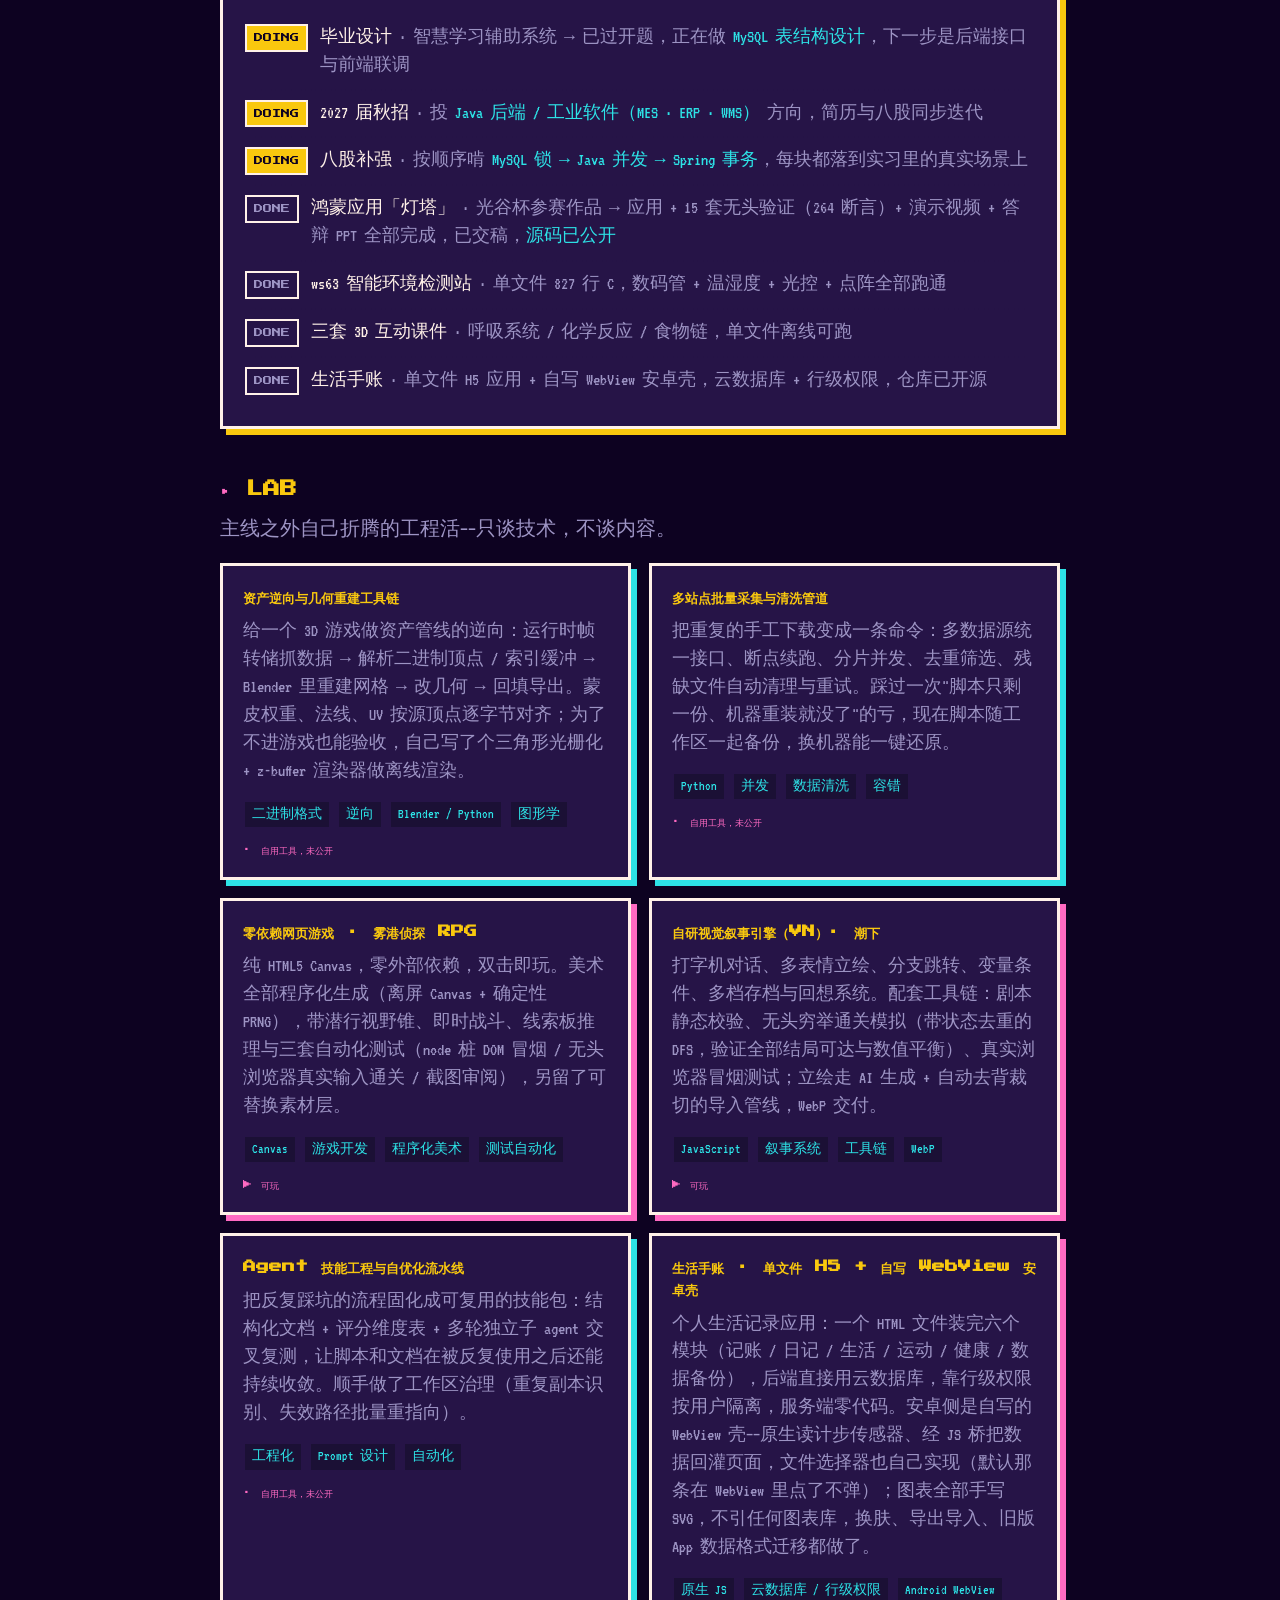
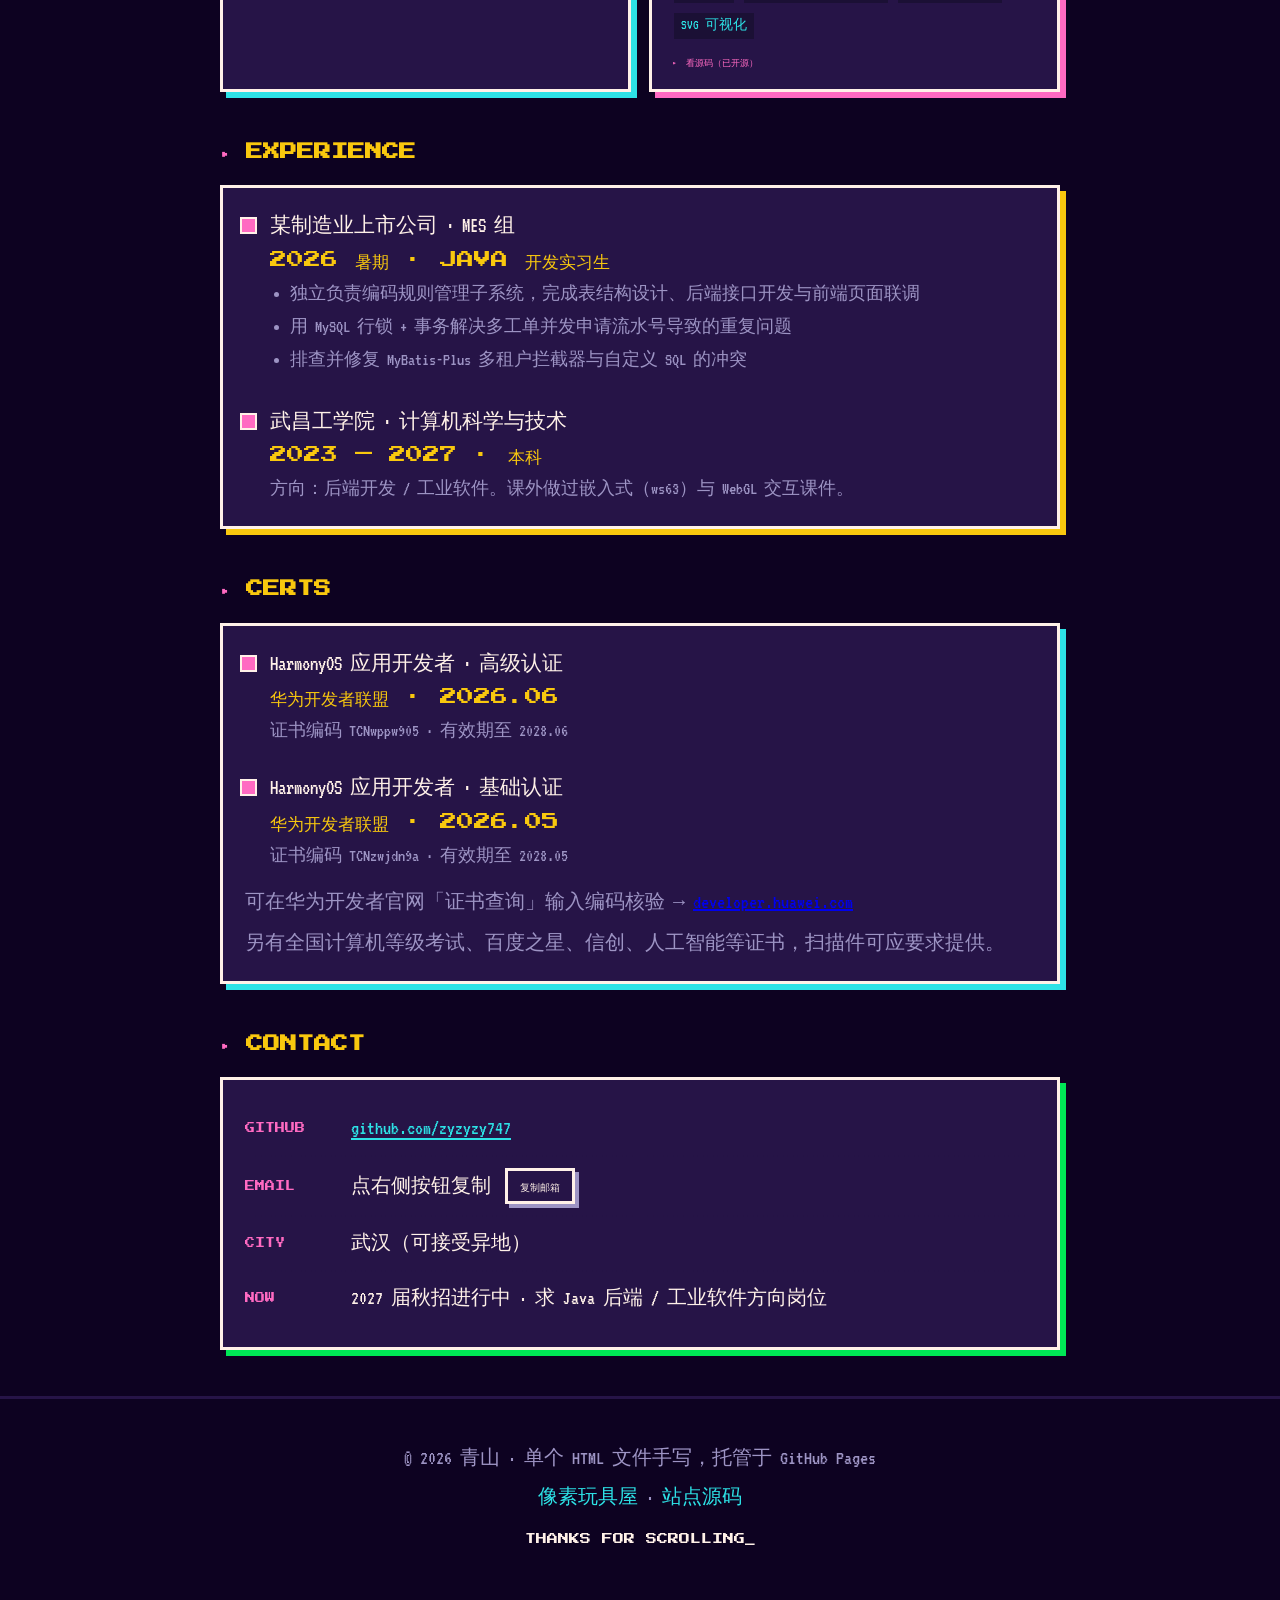
==== commit 492b3025: "feat: 毕设卡片状态更新（系统本体已完成，仓库暂私有可提供访问）" ====
--- a/index.html
+++ b/index.html
@@ -353,11 +353,11 @@
         <span class="go">▸ 看源码</span>
       </a>
 
-      <div class="pcard wip">
+      <div class="pcard offline">
         <h3>智慧学习辅助系统（毕设）</h3>
-        <p>本科毕业设计，进行中。Spring Boot + Vue 3 + MySQL + Redis，五个模块：知识点上传、AI 总结、标签推荐、学习社区、后台管理。参考 Glow（知识图谱建模）与 Rust 学习助手 Agent（Prompt 模板）的设计思路，代码全部自己用 Java 重写。</p>
-        <div class="tags"><span>Spring Boot</span><span>Vue 3</span><span>MySQL</span><span>Redis</span><span>LLM</span></div>
-        <span class="go">· 开发中，仓库未公开</span>
+        <p>本科毕业设计，系统本体已完成：Spring Boot 3.2.5 + Vue 3 + MySQL + Redis，八个模块（用户权限、学习资源、知识点与 AI、智能推荐、学习管理、学习社区、后台管理、系统支撑）。含可降级为本地规则的 AI 总结、带行为画像与时间衰减的标签推荐、SM-2 复习调度，以及完全离线的图片知识点 OCR。后端 169 条单元测试全绿。</p>
+        <div class="tags"><span>Spring Boot</span><span>Vue 3</span><span>MySQL</span><span>Redis</span><span>LLM</span><span>本地 OCR</span><span>SM-2</span></div>
+        <span class="go">· 仓库暂私有（可提供访问）</span>
       </div>
 
       <a class="pcard live" href="courseware/" data-page-node-id="wP0s4shxc5ImVBy8AggWQb">
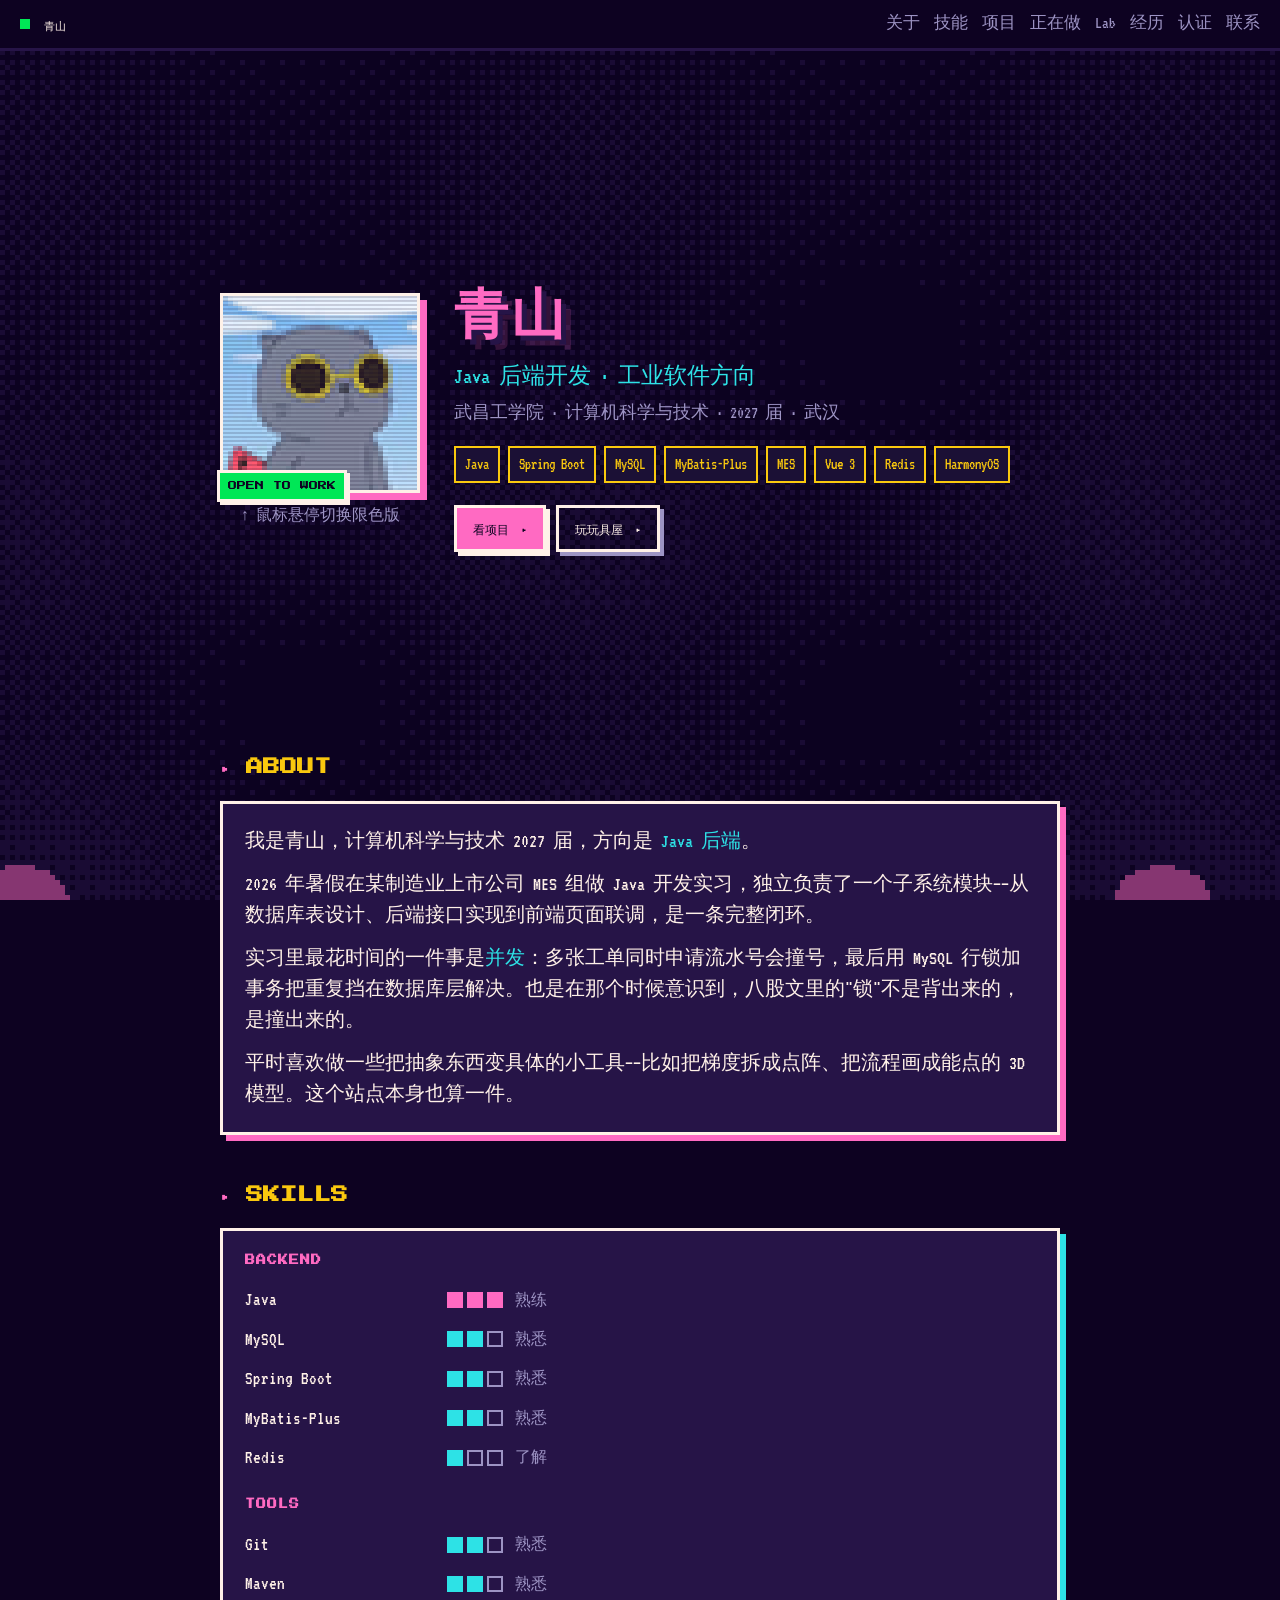
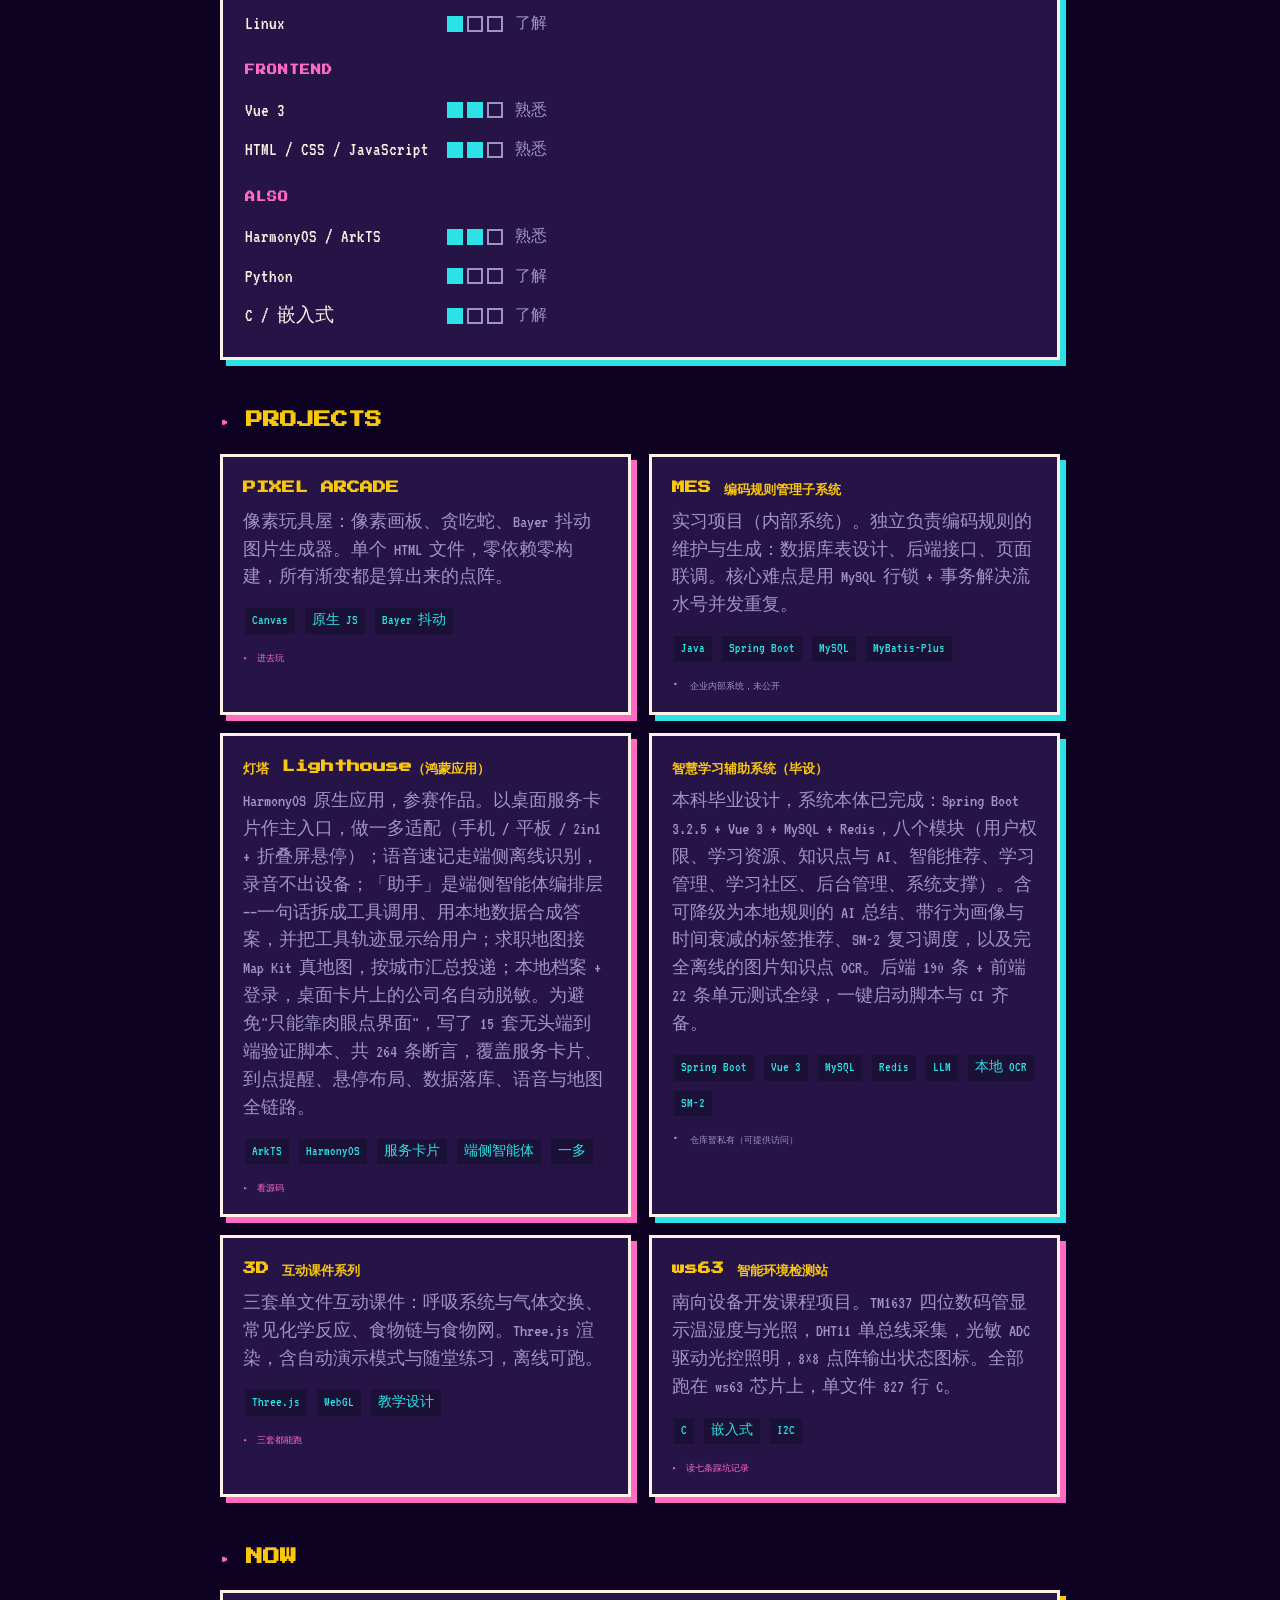
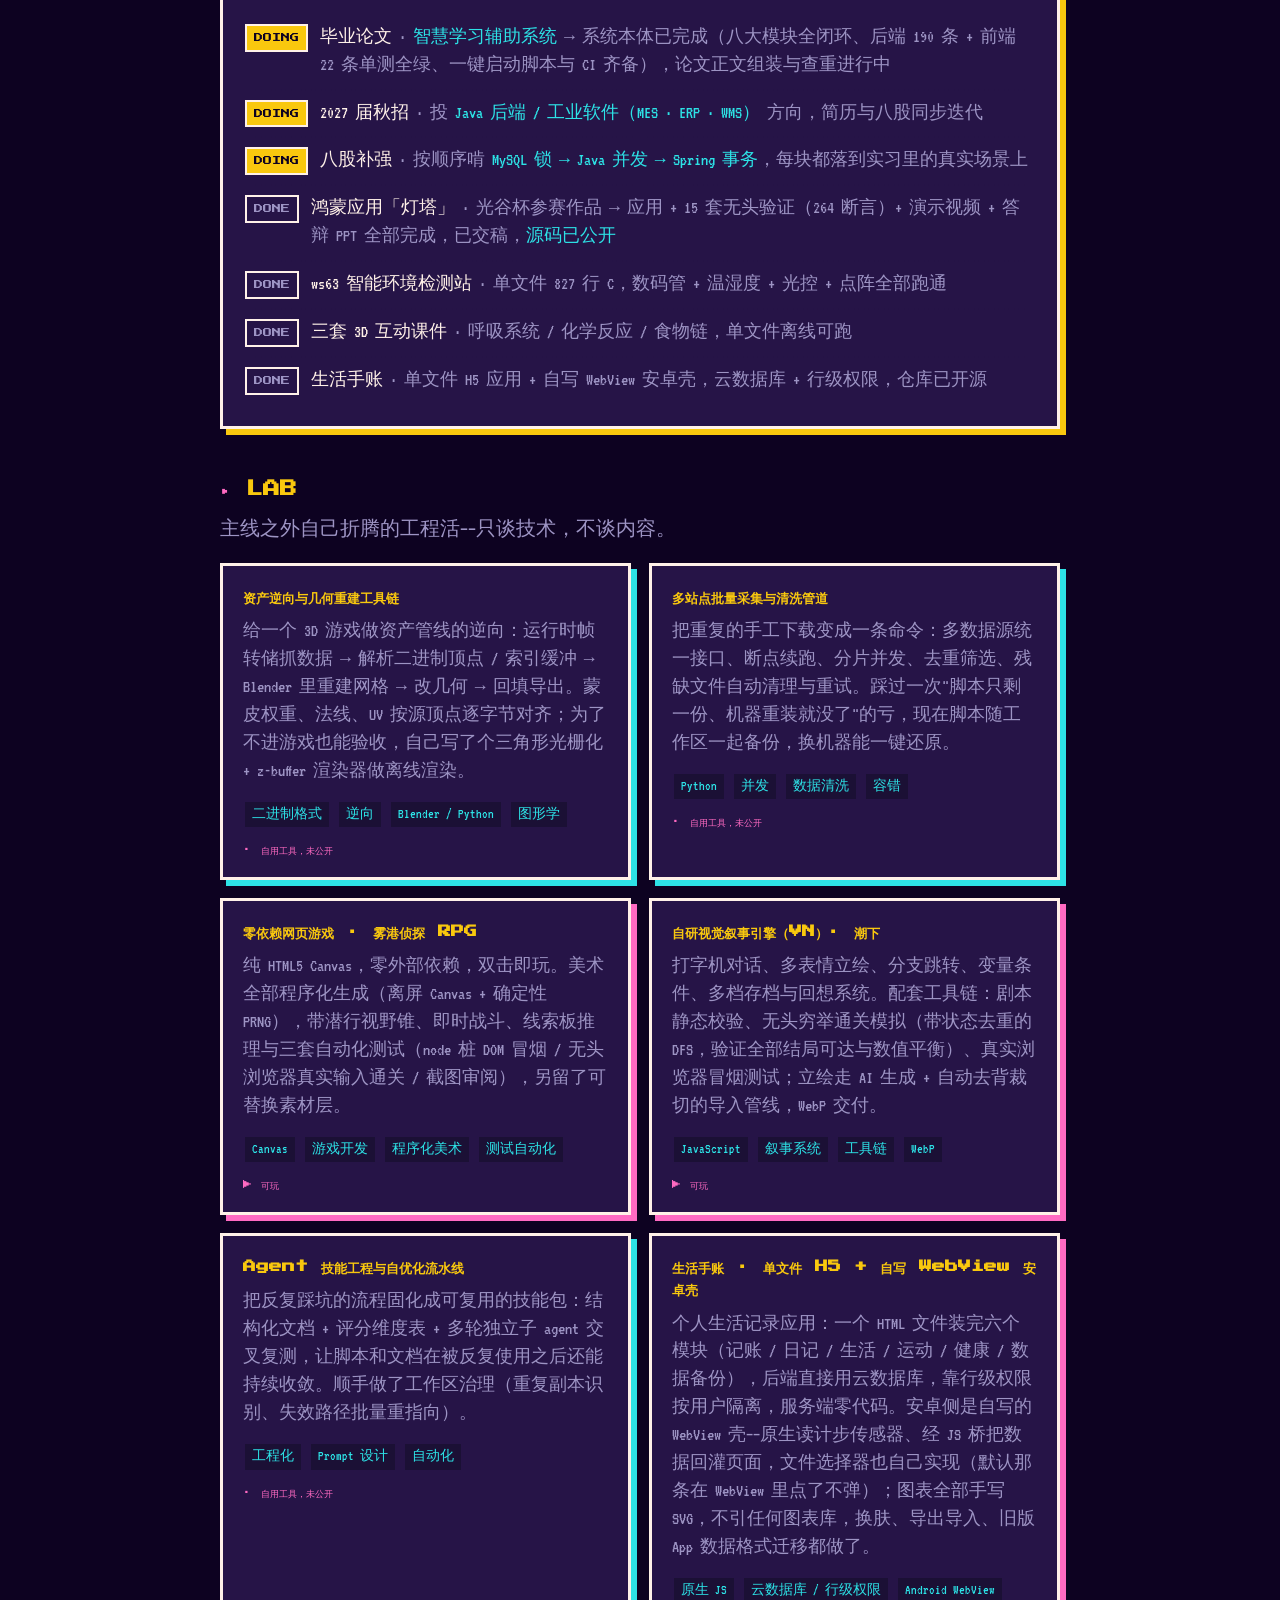
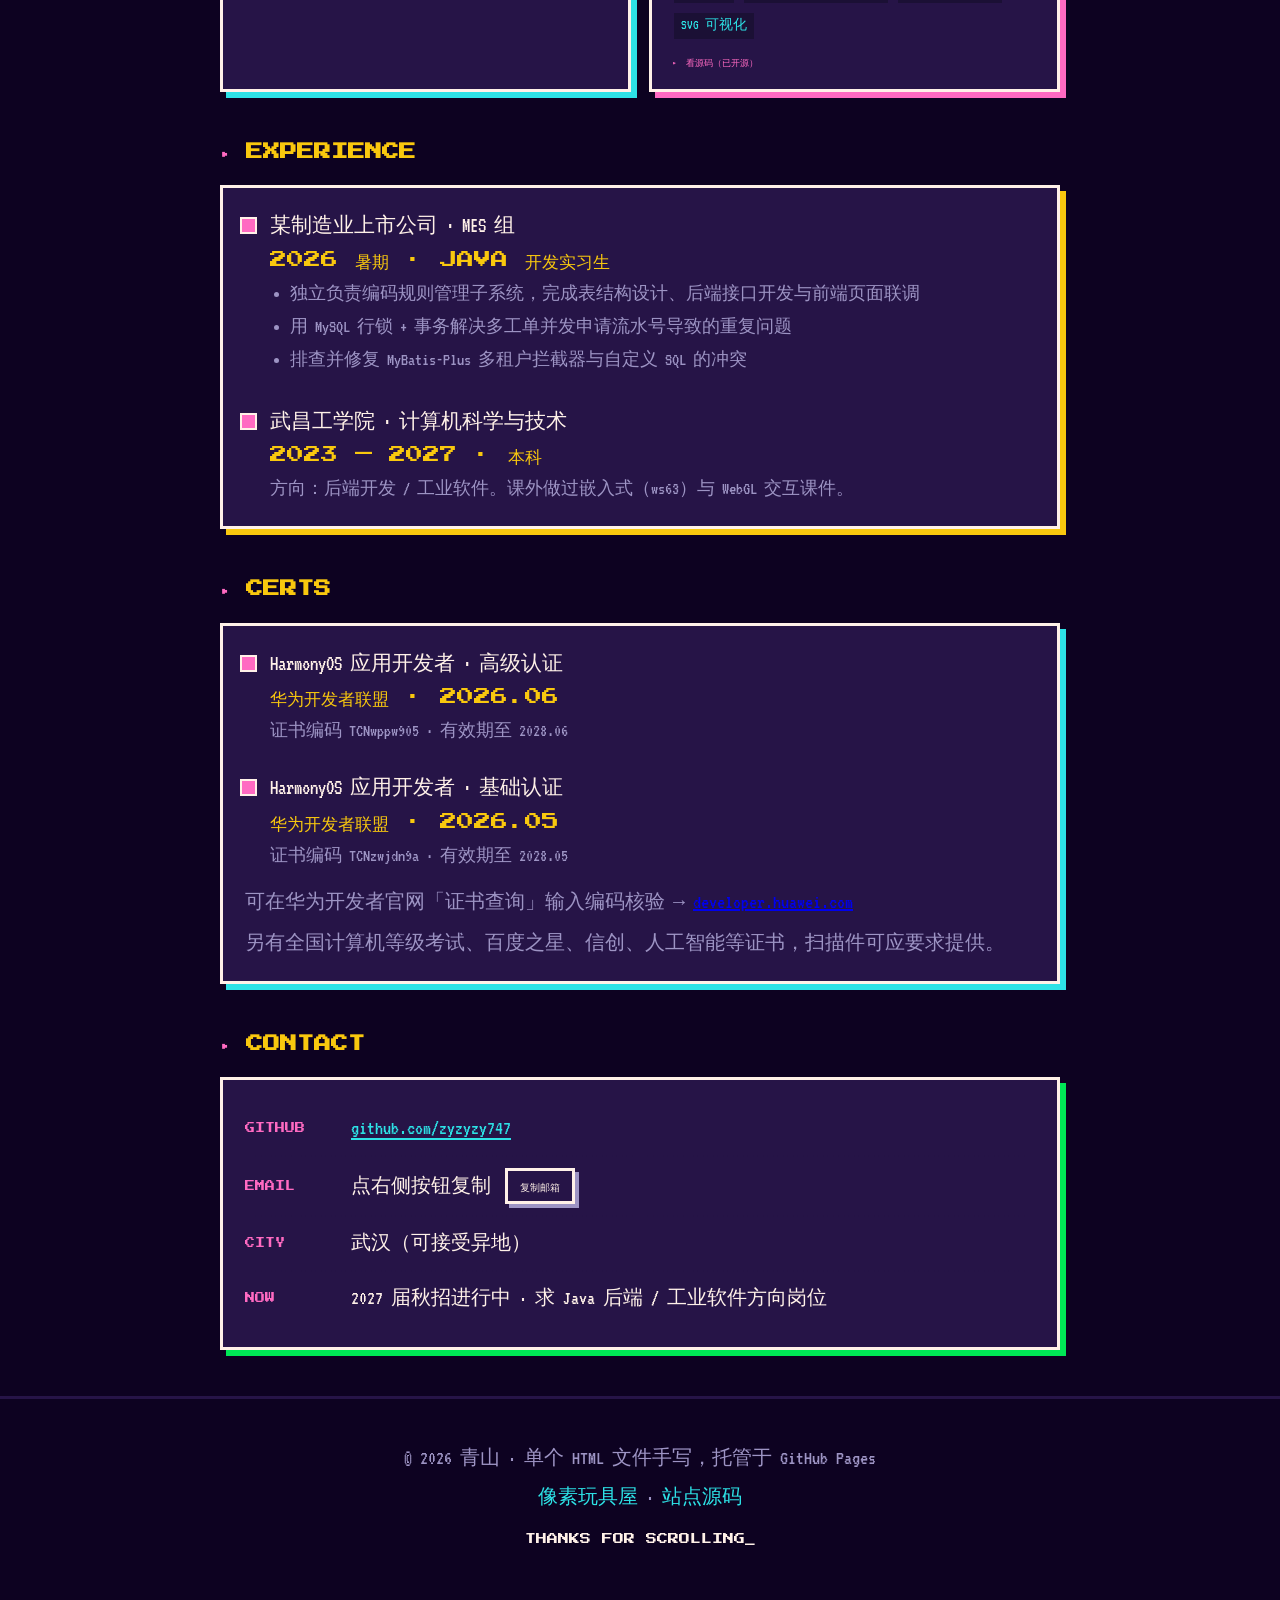
==== commit 951c8e9d: "docs: Now 区与 README 更新到当前状态（毕设系统本体已完成，论文撰写中） - Now：毕业设计 → 毕业论文，改为「系统本体已完成（八模块闭环 / 后端 190 + 前端 22 单测 " ====
--- a/index.html
+++ b/index.html
@@ -355,7 +355,7 @@
 
       <div class="pcard offline">
         <h3>智慧学习辅助系统（毕设）</h3>
-        <p>本科毕业设计，系统本体已完成：Spring Boot 3.2.5 + Vue 3 + MySQL + Redis，八个模块（用户权限、学习资源、知识点与 AI、智能推荐、学习管理、学习社区、后台管理、系统支撑）。含可降级为本地规则的 AI 总结、带行为画像与时间衰减的标签推荐、SM-2 复习调度，以及完全离线的图片知识点 OCR。后端 169 条单元测试全绿。</p>
+        <p>本科毕业设计，系统本体已完成：Spring Boot 3.2.5 + Vue 3 + MySQL + Redis，八个模块（用户权限、学习资源、知识点与 AI、智能推荐、学习管理、学习社区、后台管理、系统支撑）。含可降级为本地规则的 AI 总结、带行为画像与时间衰减的标签推荐、SM-2 复习调度，以及完全离线的图片知识点 OCR。后端 190 条 + 前端 22 条单元测试全绿，一键启动脚本与 CI 齐备。</p>
         <div class="tags"><span>Spring Boot</span><span>Vue 3</span><span>MySQL</span><span>Redis</span><span>LLM</span><span>本地 OCR</span><span>SM-2</span></div>
         <span class="go">· 仓库暂私有（可提供访问）</span>
       </div>
@@ -383,7 +383,7 @@
     <div class="card yellow">
       <div class="now-item">
         <span class="tag doing">DOING</span>
-        <span class="txt"><b>毕业设计</b> · 智慧学习辅助系统 → 已过开题，正在做 <em>MySQL 表结构设计</em>，下一步是后端接口与前端联调</span>
+        <span class="txt"><b>毕业论文</b> · <em>智慧学习辅助系统</em> → 系统本体已完成（八大模块全闭环、后端 190 条 + 前端 22 条单测全绿、一键启动脚本与 CI 齐备），论文正文组装与查重进行中</span>
       </div>
       <div class="now-item">
         <span class="tag doing">DOING</span>
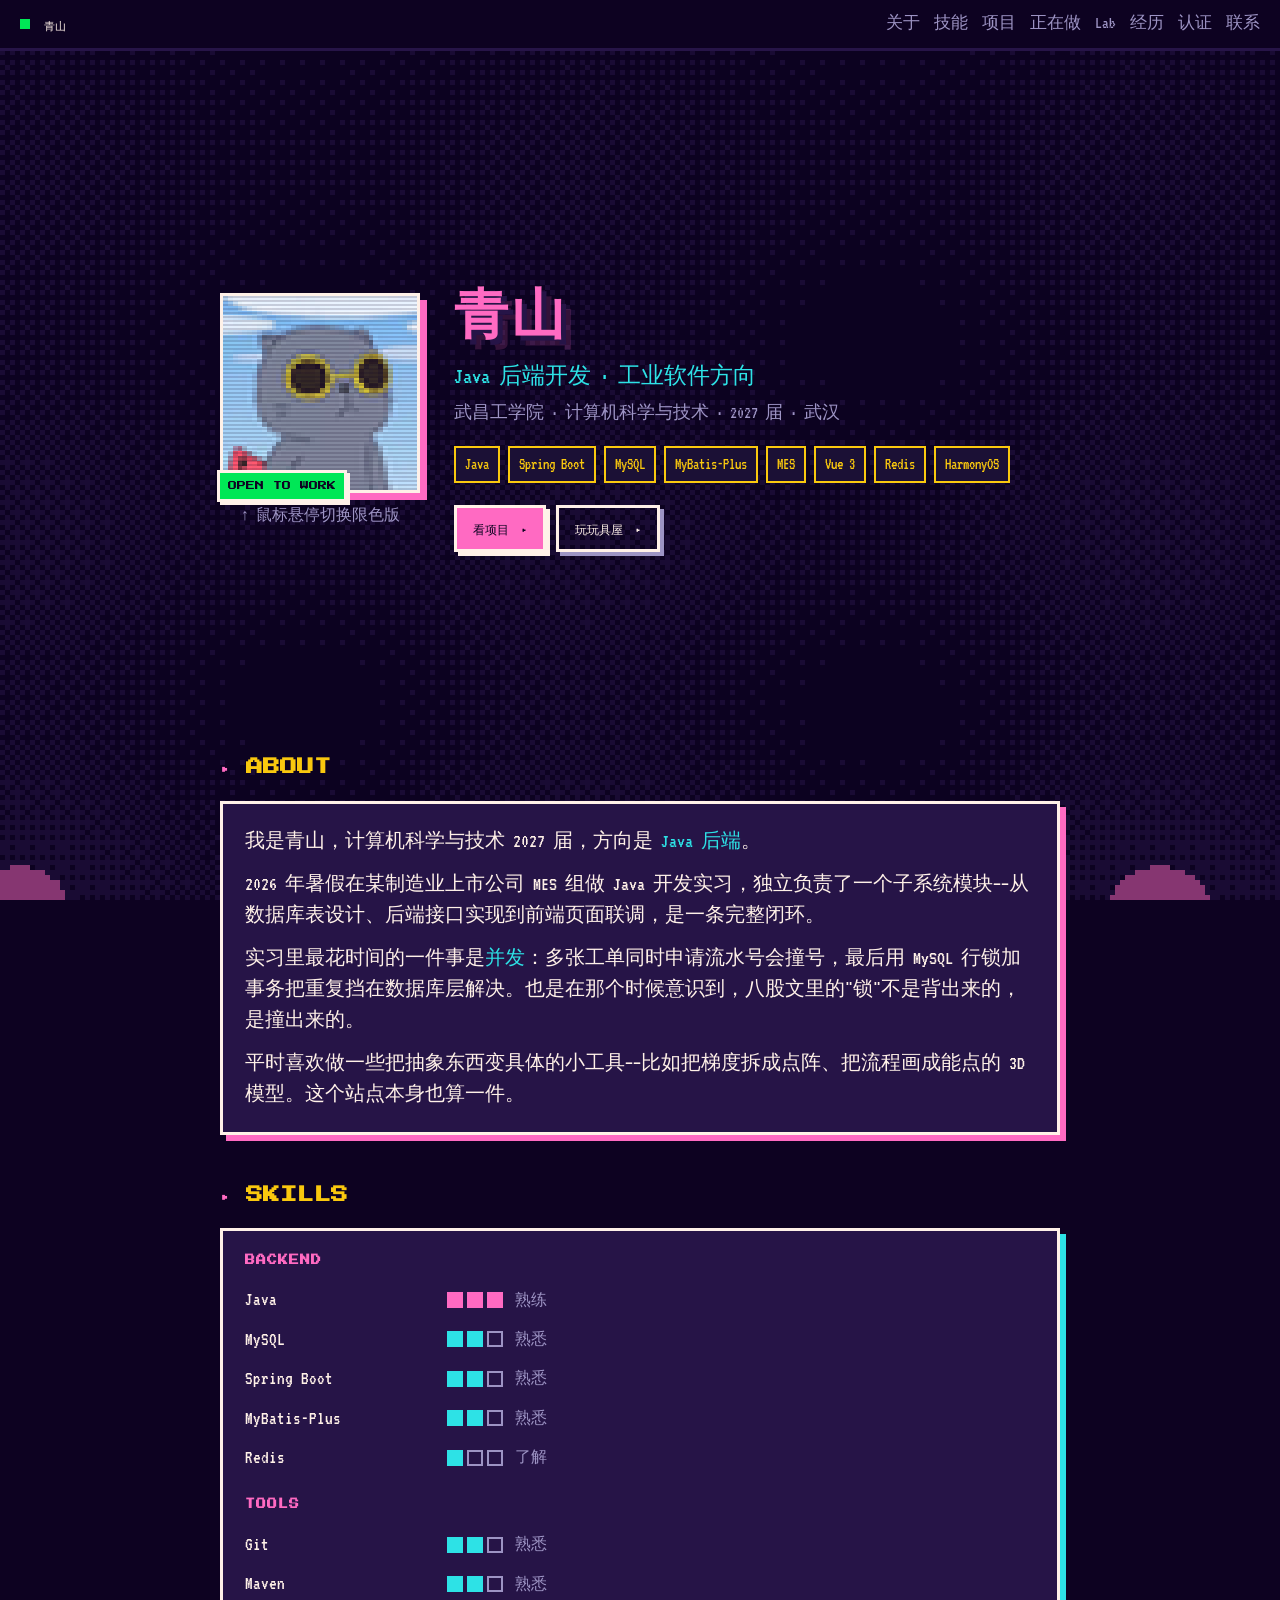
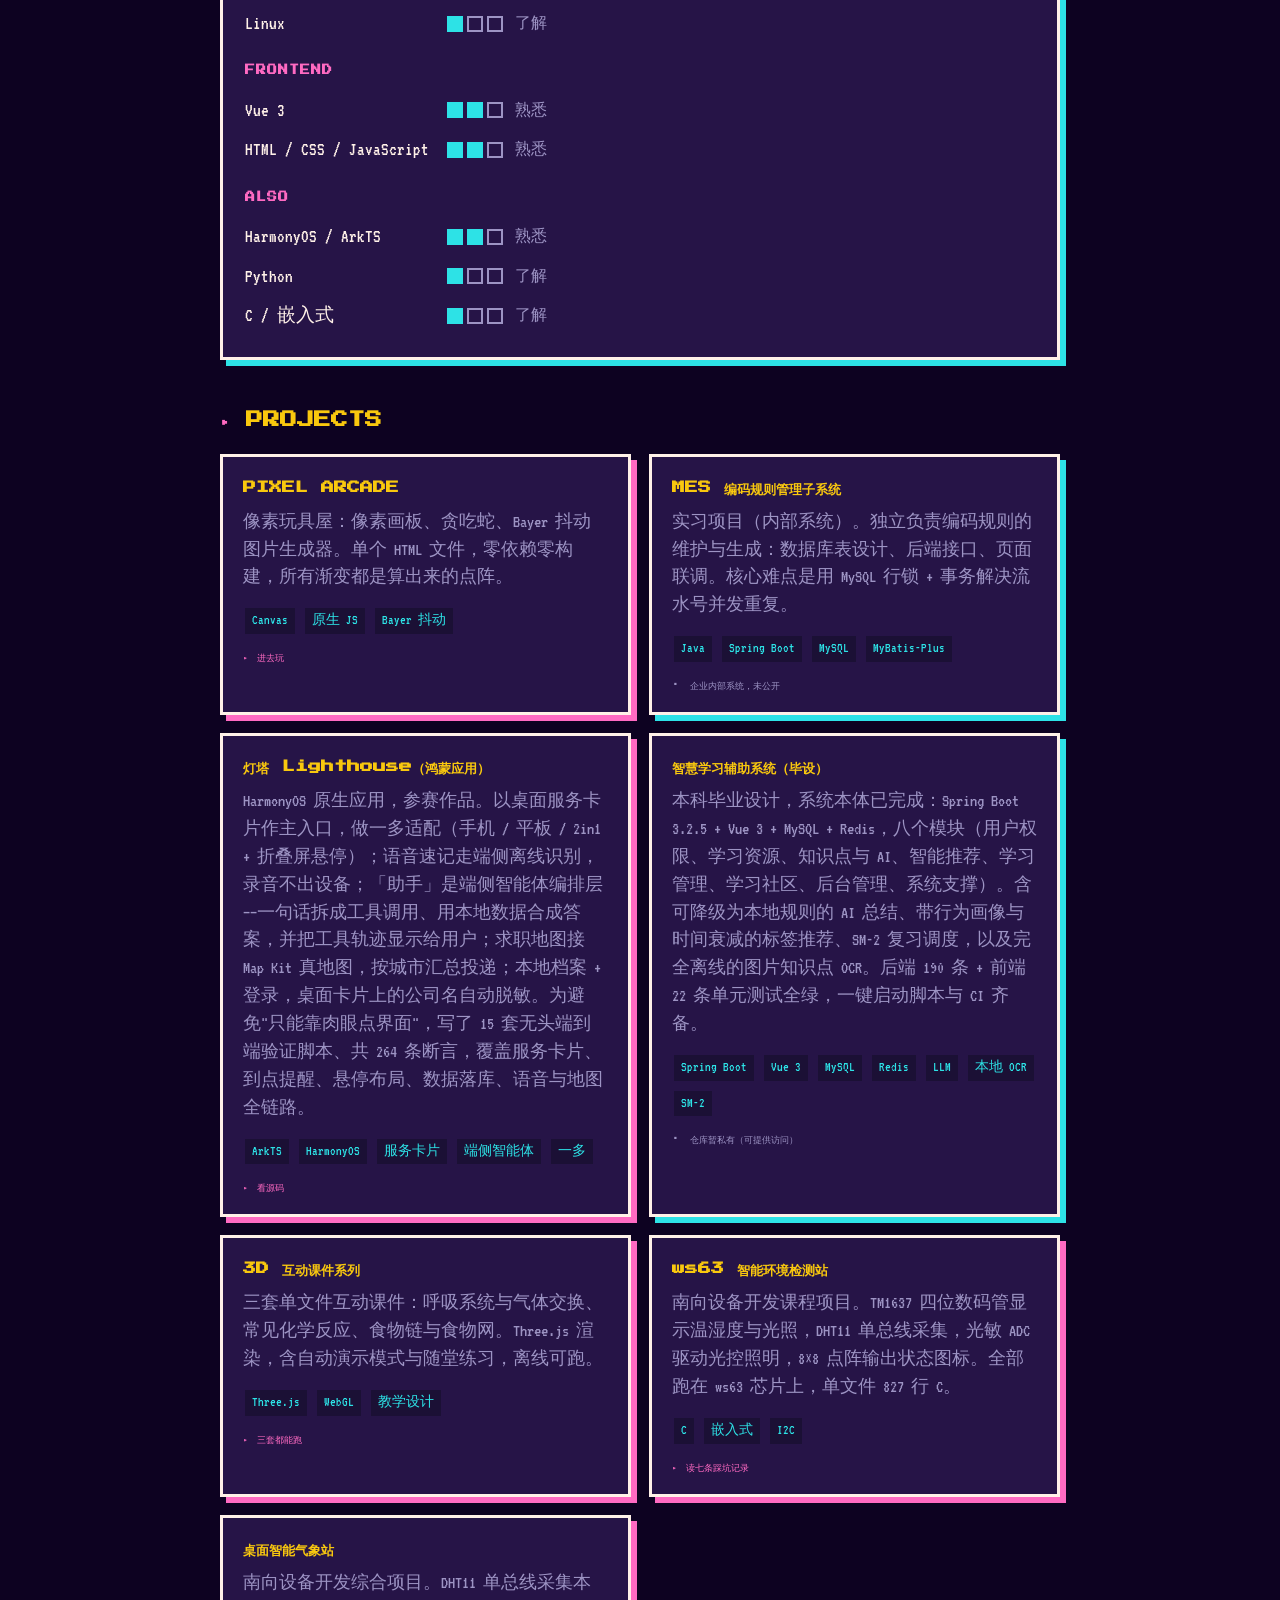
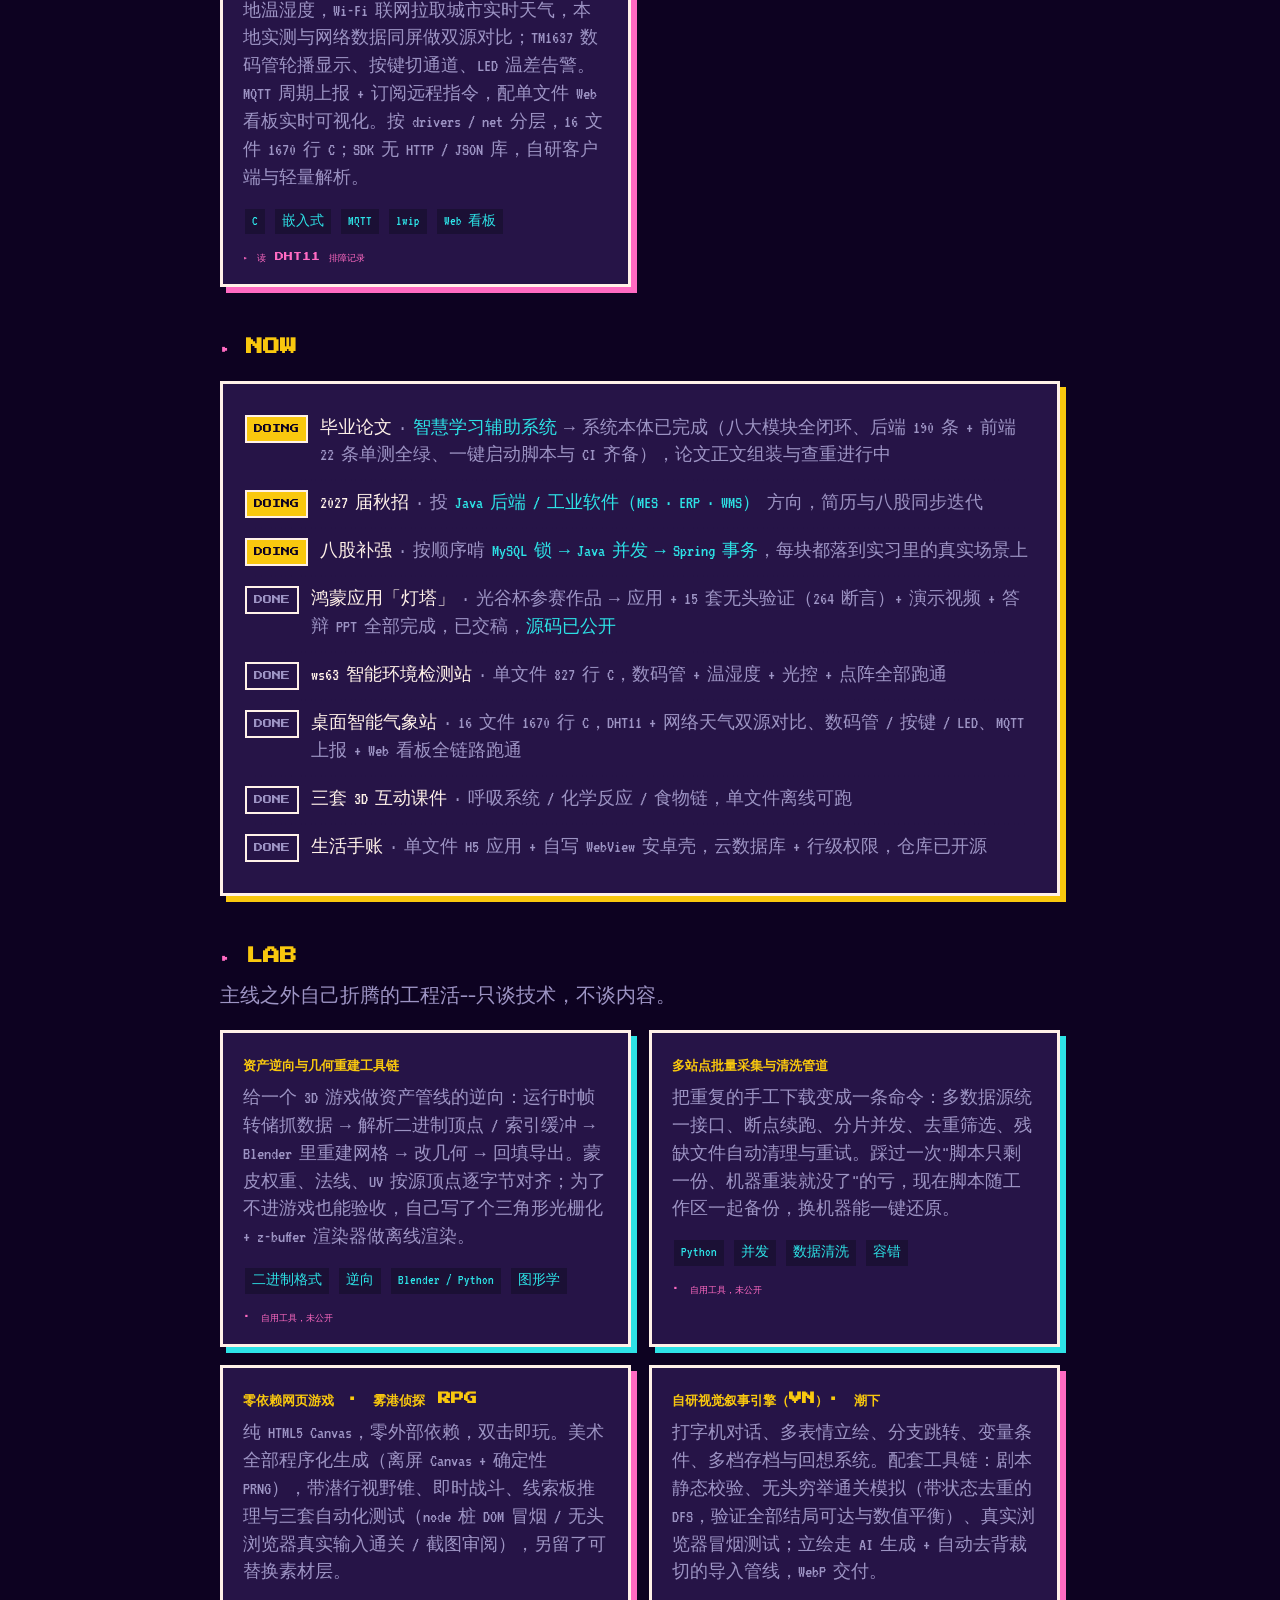
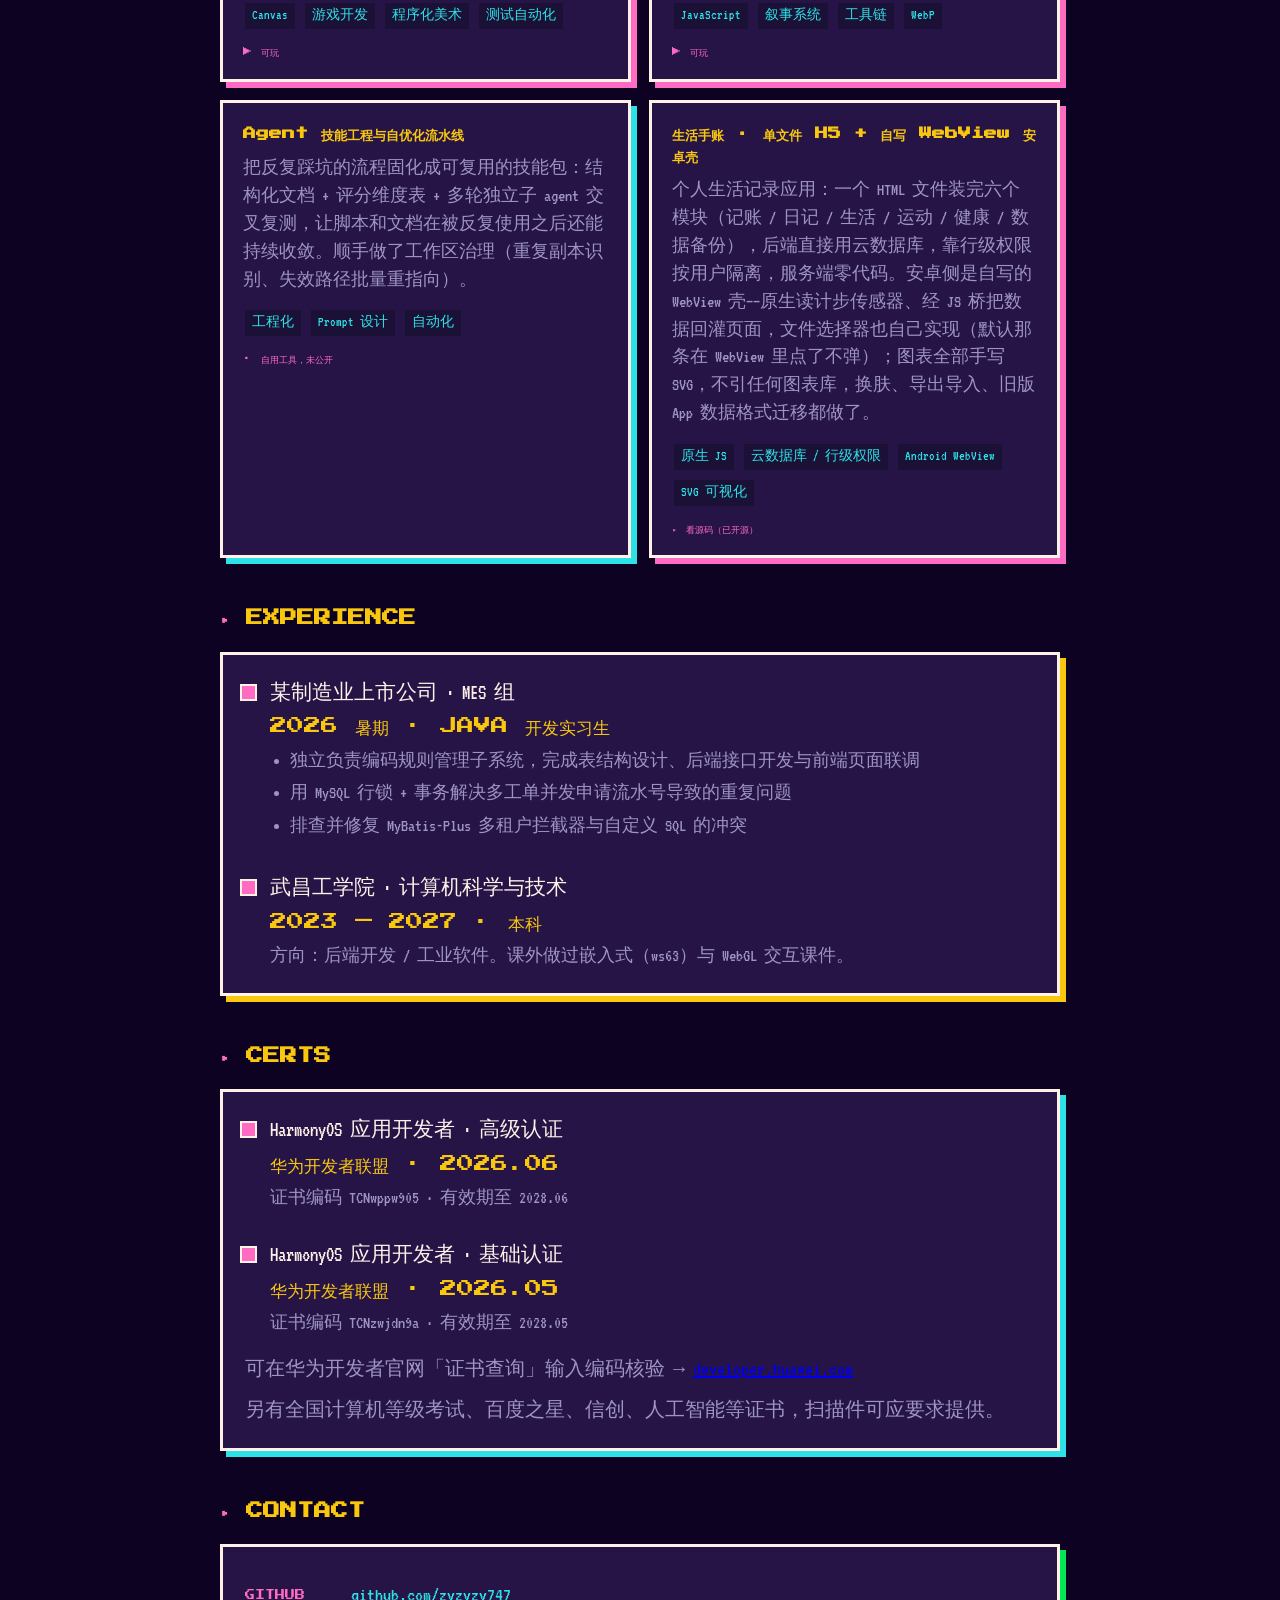
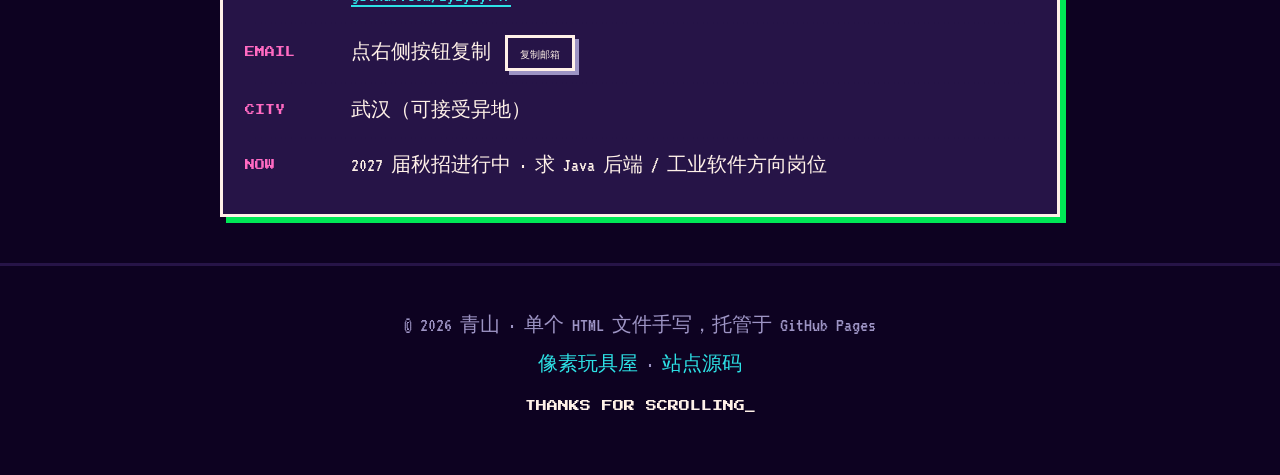
==== commit 08192a85: "feat(home): 新增「桌面智能气象站」项目卡片与 DHT11 排障记录 - index.html：Projects 新增气象站卡片（保留原检测站卡片），NOW 新增 DONE 条目 - not" ====
--- a/index.html
+++ b/index.html
@@ -374,6 +374,13 @@
         <span class="go" data-page-node-id="fia9qU4A9FsKwXSXaw6O3d">▸ 读七条踩坑记录</span>
       </a>
 
+      <a class="pcard live" href="notes/ws63.html">
+        <h3>桌面智能气象站</h3>
+        <p>南向设备开发综合项目。DHT11 单总线采集本地温湿度，Wi-Fi 联网拉取城市实时天气，本地实测与网络数据同屏做双源对比；TM1637 数码管轮播显示、按键切通道、LED 温差告警。MQTT 周期上报 + 订阅远程指令，配单文件 Web 看板实时可视化。按 drivers / net 分层，16 文件 1670 行 C；SDK 无 HTTP / JSON 库，自研客户端与轻量解析。</p>
+        <div class="tags"><span>C</span><span>嵌入式</span><span>MQTT</span><span>lwip</span><span>Web 看板</span></div>
+        <span class="go">▸ 读 DHT11 排障记录</span>
+      </a>
+
     </div>
   </section>
 
@@ -400,6 +407,10 @@
       <div class="now-item">
         <span class="tag plan">DONE</span>
         <span class="txt"><b>ws63 智能环境检测站</b> · 单文件 827 行 C，数码管 + 温湿度 + 光控 + 点阵全部跑通</span>
+      </div>
+      <div class="now-item">
+        <span class="tag plan">DONE</span>
+        <span class="txt"><b>桌面智能气象站</b> · 16 文件 1670 行 C，DHT11 + 网络天气双源对比、数码管 / 按键 / LED、MQTT 上报 + Web 看板全链路跑通</span>
       </div>
       <div class="now-item">
         <span class="tag plan">DONE</span>
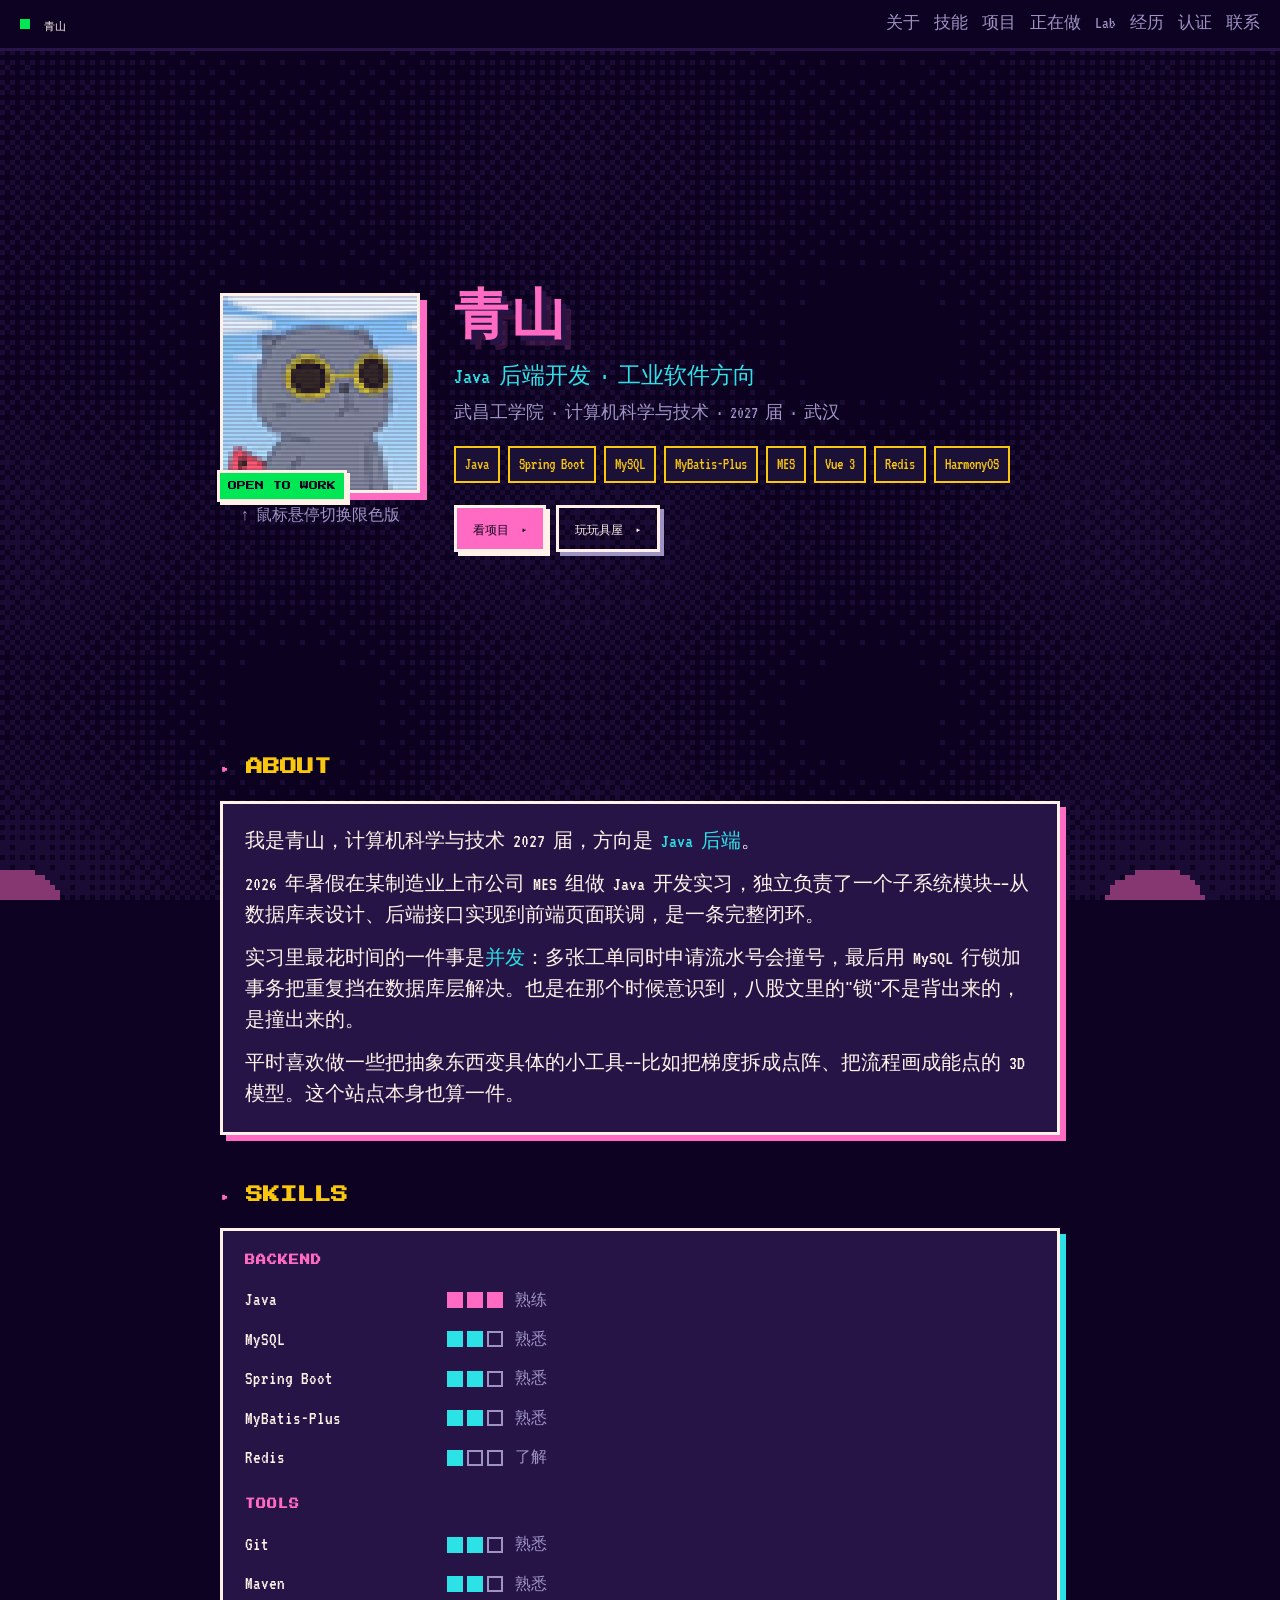
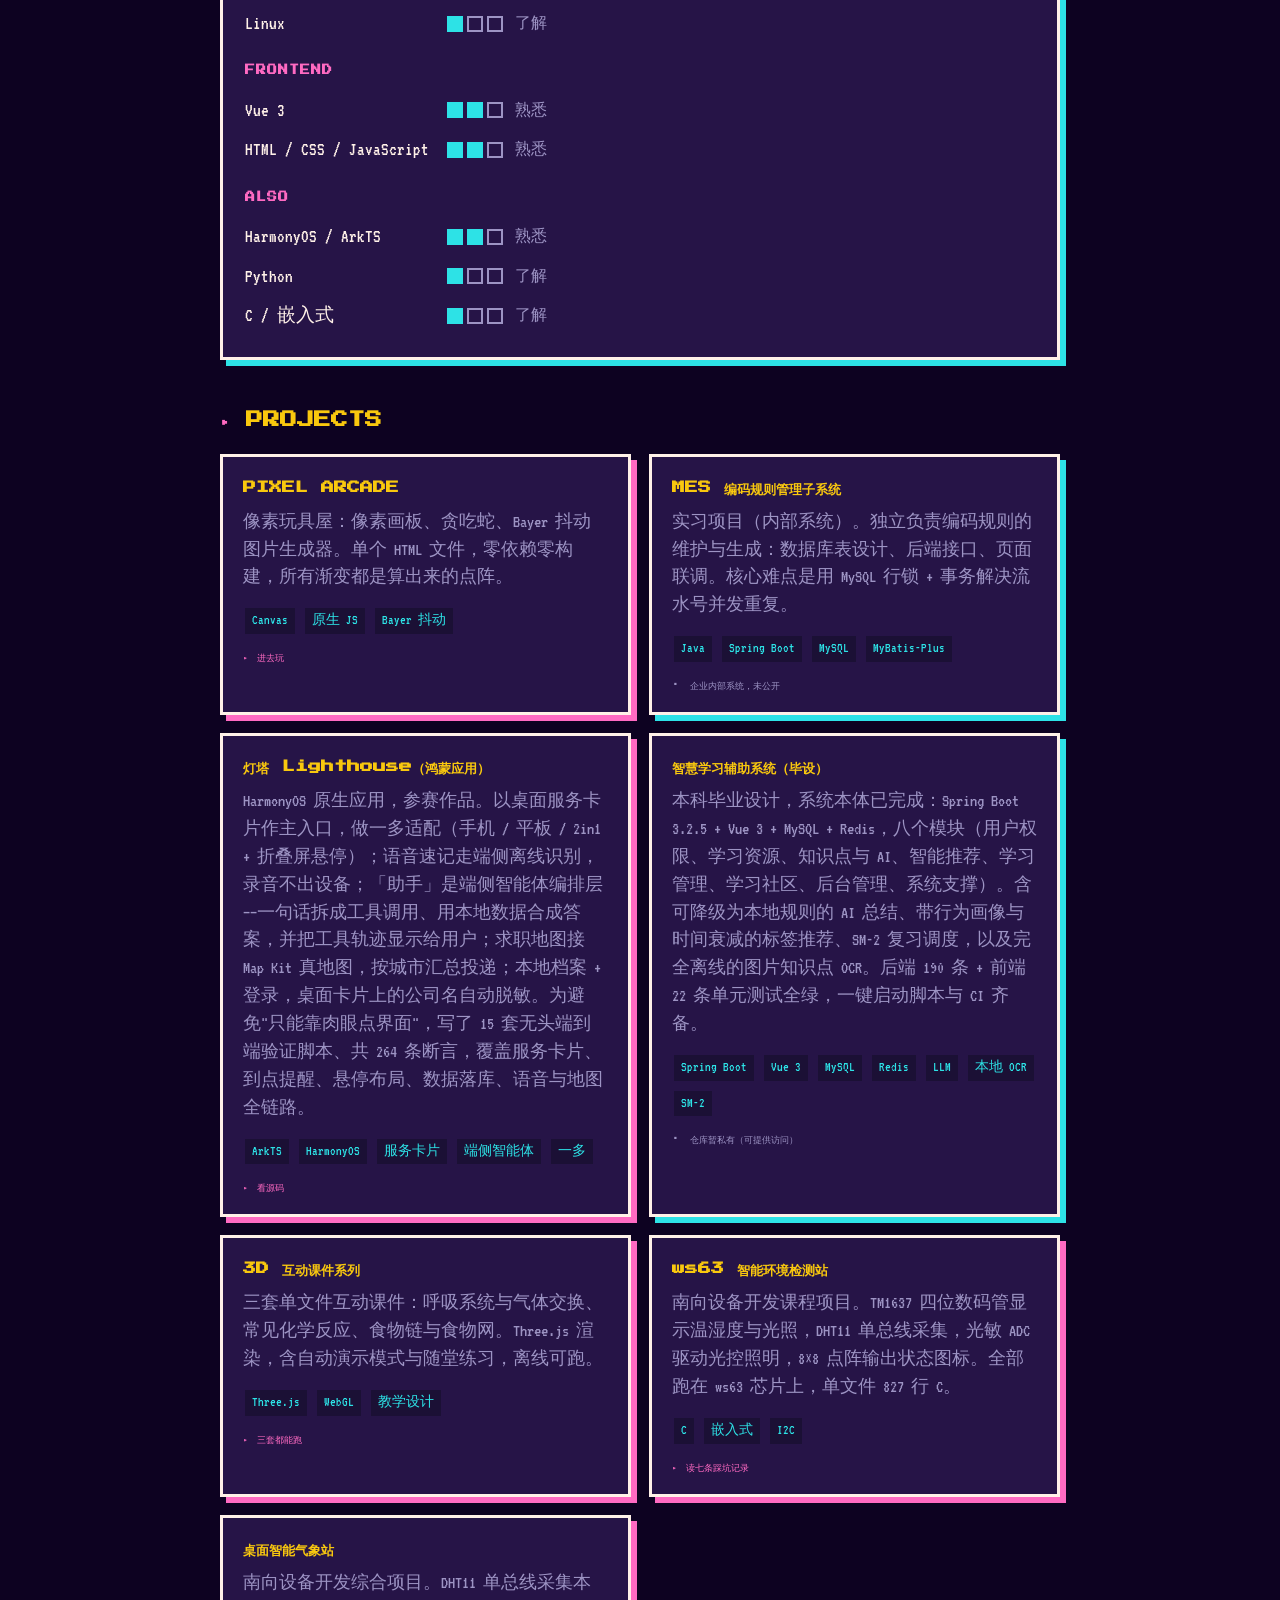
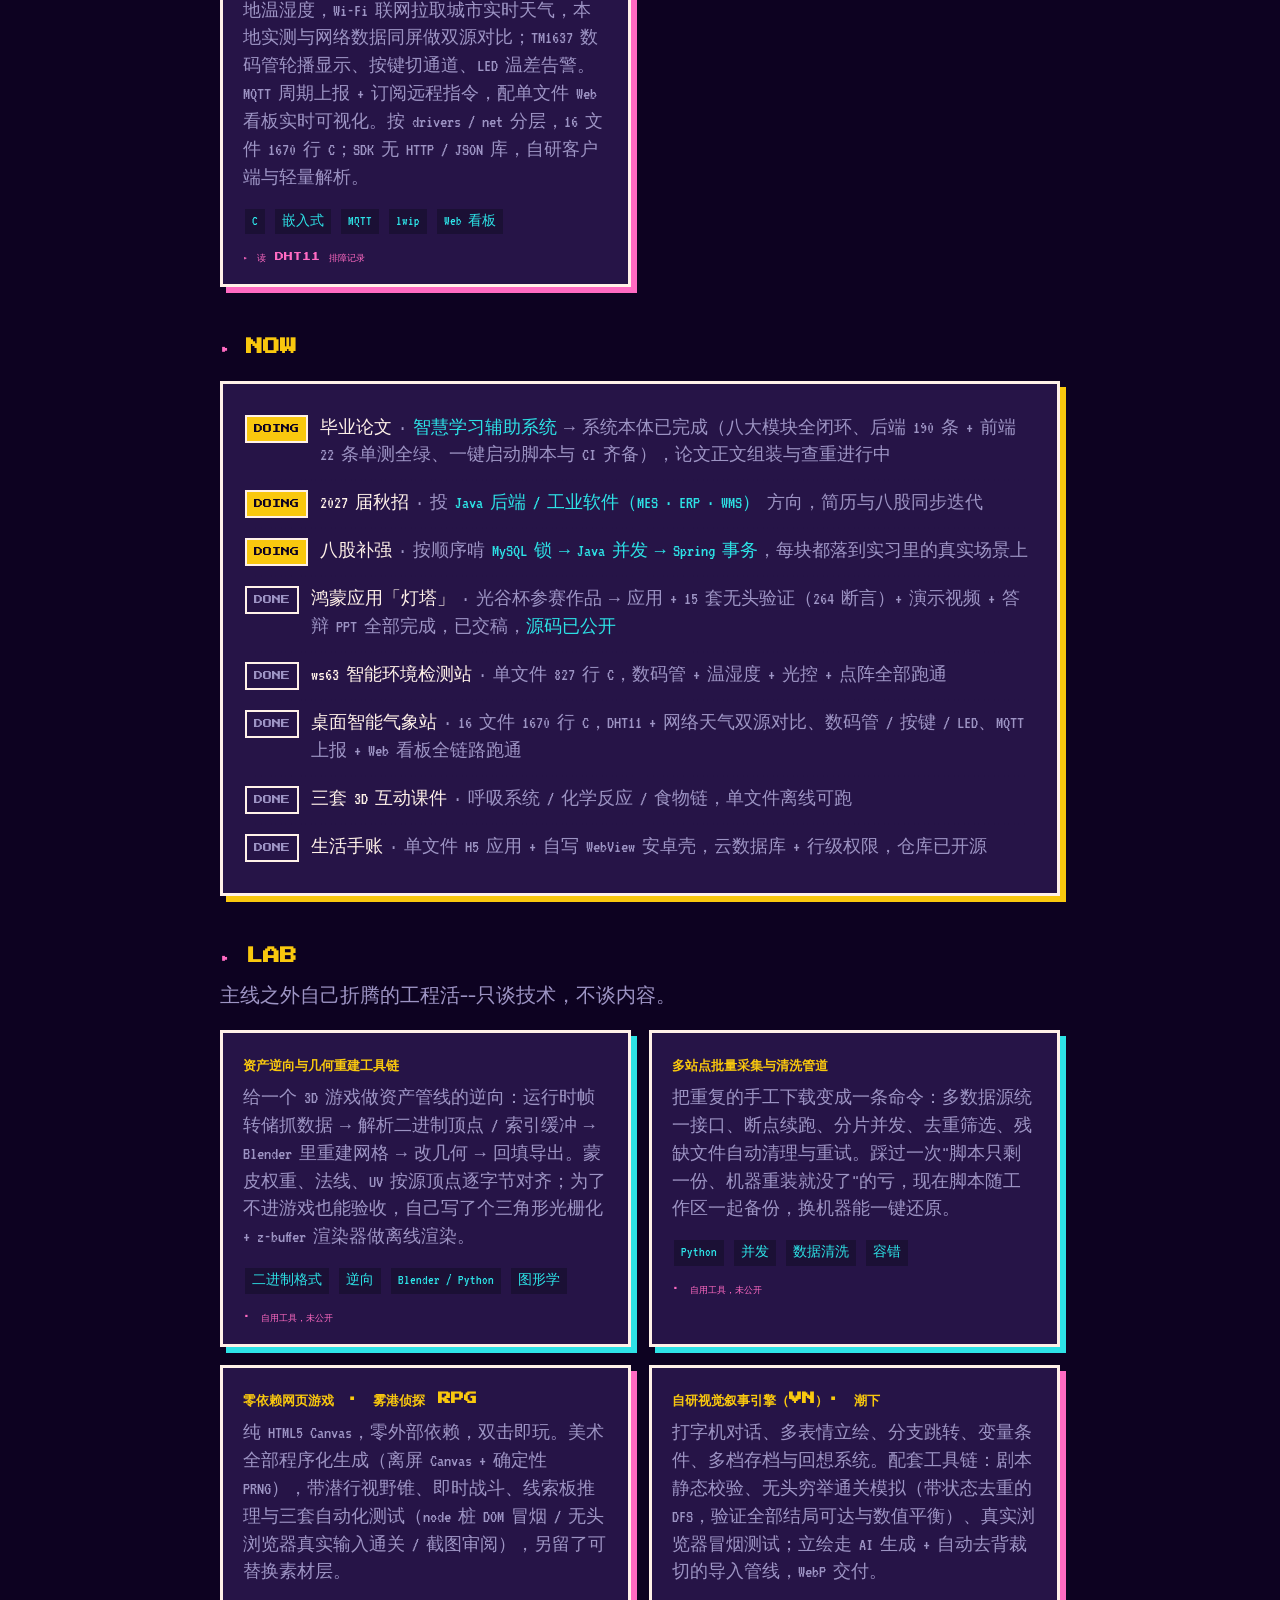
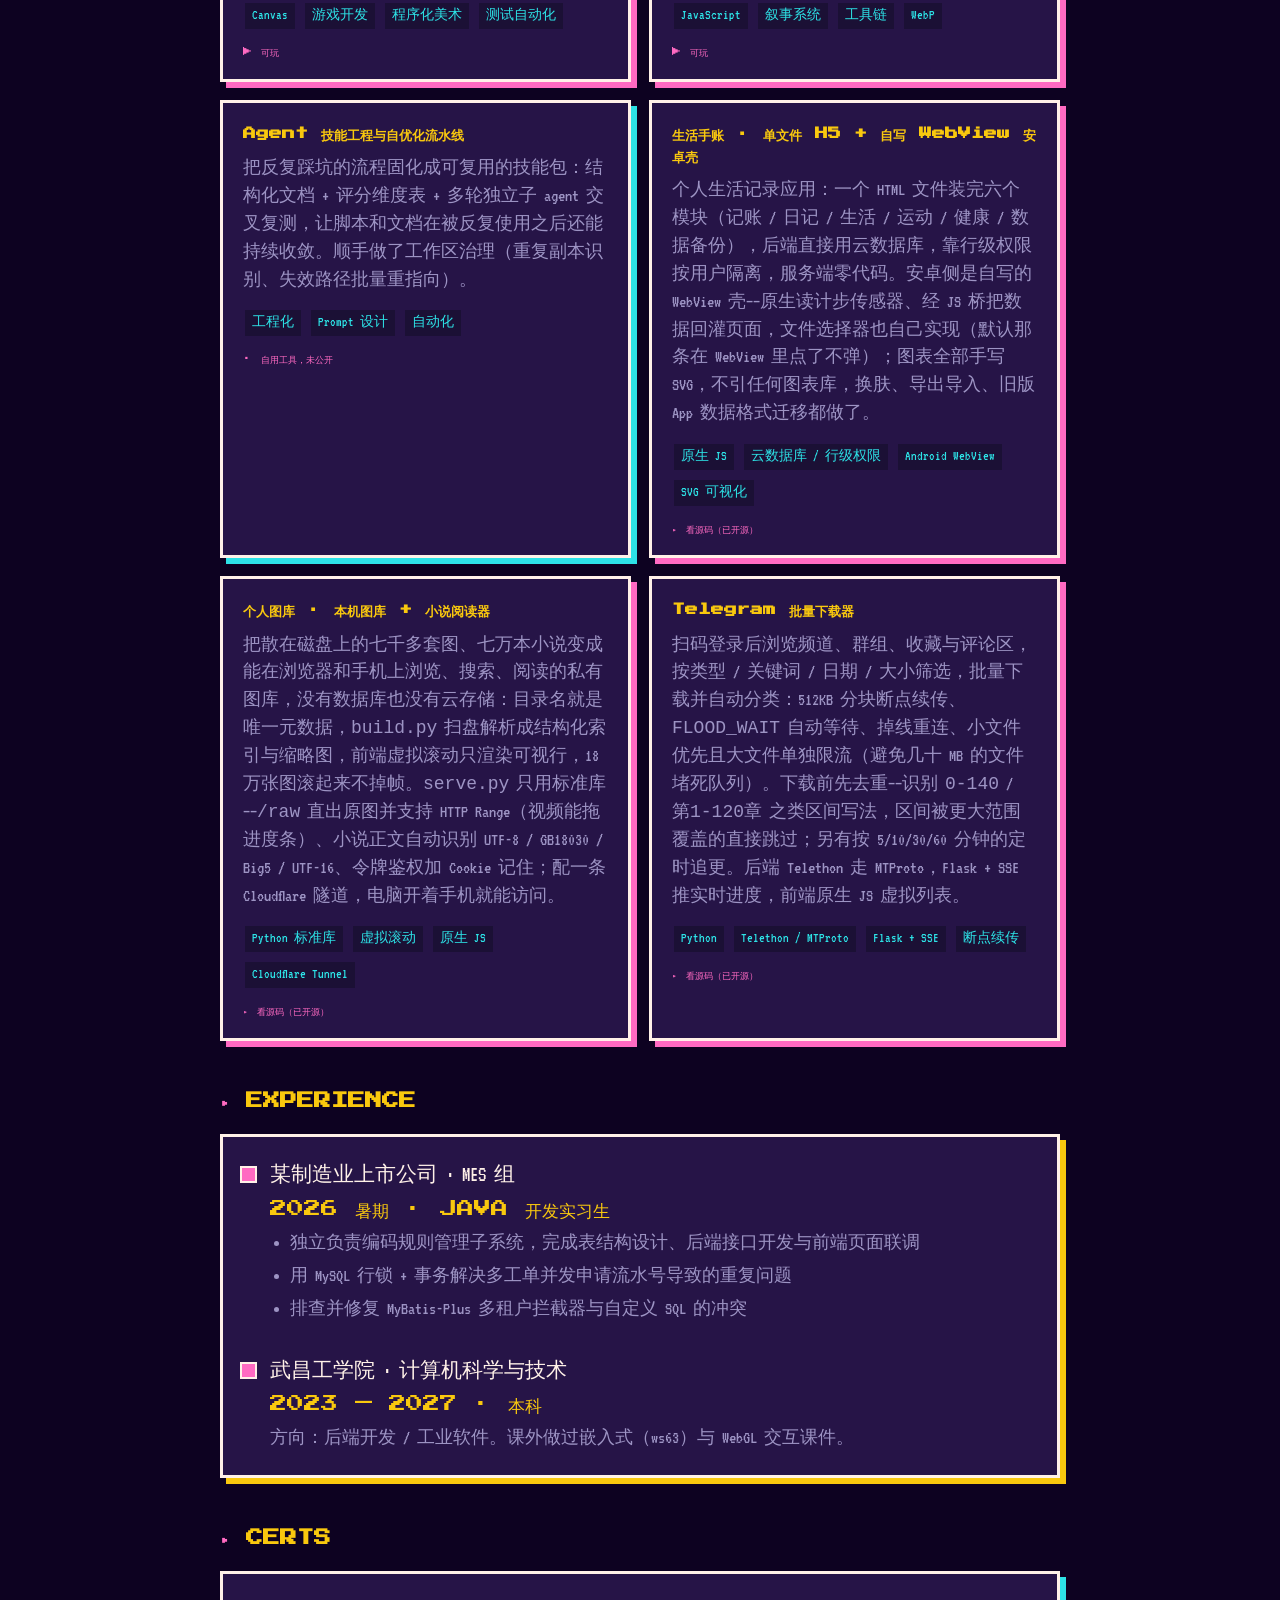
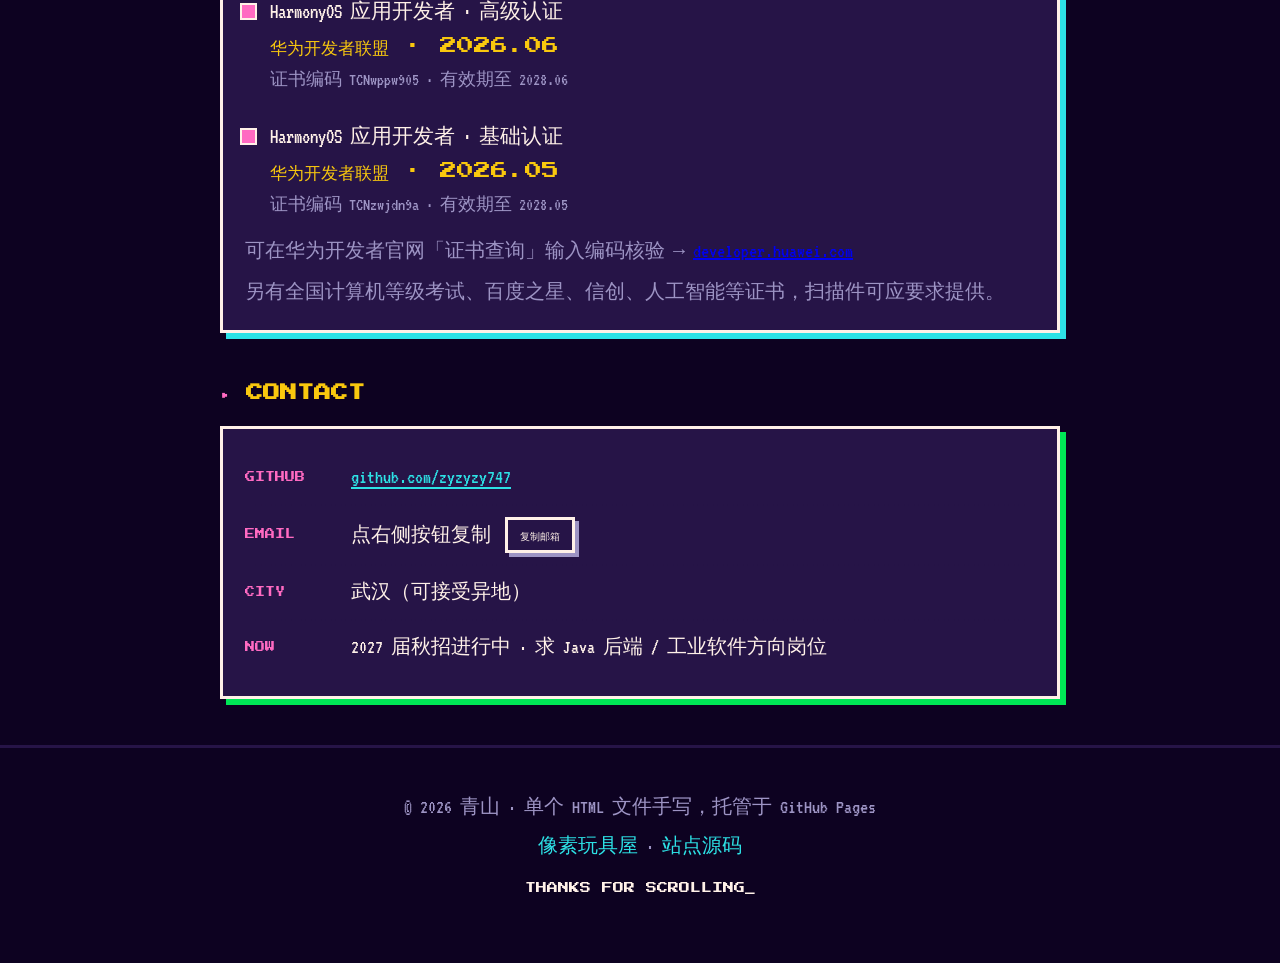
==== commit 4cc5ac26: "feat(home): Lab 区新增「个人图库」与「Telegram 批量下载器」两张开源卡片 - 两个新仓库 personal-gallery / telegram-batch-downloade" ====
--- a/index.html
+++ b/index.html
@@ -468,6 +468,20 @@
         <h3>生活手账 · 单文件 H5 + 自写 WebView 安卓壳</h3>
         <p>个人生活记录应用：一个 HTML 文件装完六个模块（记账 / 日记 / 生活 / 运动 / 健康 / 数据备份），后端直接用云数据库，靠行级权限按用户隔离，服务端零代码。安卓侧是自写的 WebView 壳——原生读计步传感器、经 JS 桥把数据回灌页面，文件选择器也自己实现（默认那条在 WebView 里点了不弹）；图表全部手写 SVG，不引任何图表库，换肤、导出导入、旧版 App 数据格式迁移都做了。</p>
         <div class="tags"><span>原生 JS</span><span>云数据库 / 行级权限</span><span>Android WebView</span><span>SVG 可视化</span></div>
+        <span class="go">▸ 看源码（已开源）</span>
+      </a>
+
+      <a class="pcard live" href="https://github.com/zyzyzy747/personal-gallery" target="_blank" rel="noopener">
+        <h3>个人图库 · 本机图库 + 小说阅读器</h3>
+        <p>把散在磁盘上的七千多套图、七万本小说变成能在浏览器和手机上浏览、搜索、阅读的私有图库，没有数据库也没有云存储：目录名就是唯一元数据，<code>build.py</code> 扫盘解析成结构化索引与缩略图，前端虚拟滚动只渲染可视行，18 万张图滚起来不掉帧。<code>serve.py</code> 只用标准库——<code>/raw</code> 直出原图并支持 HTTP Range（视频能拖进度条）、小说正文自动识别 UTF-8 / GB18030 / Big5 / UTF-16、令牌鉴权加 Cookie 记住；配一条 Cloudflare 隧道，电脑开着手机就能访问。</p>
+        <div class="tags"><span>Python 标准库</span><span>虚拟滚动</span><span>原生 JS</span><span>Cloudflare Tunnel</span></div>
+        <span class="go">▸ 看源码（已开源）</span>
+      </a>
+
+      <a class="pcard live" href="https://github.com/zyzyzy747/telegram-batch-downloader" target="_blank" rel="noopener">
+        <h3>Telegram 批量下载器</h3>
+        <p>扫码登录后浏览频道、群组、收藏与评论区，按类型 / 关键词 / 日期 / 大小筛选，批量下载并自动分类：512KB 分块断点续传、<code>FLOOD_WAIT</code> 自动等待、掉线重连、小文件优先且大文件单独限流（避免几十 MB 的文件堵死队列）。下载前先去重——识别 <code>0-140</code> / <code>第1-120章</code> 之类区间写法，区间被更大范围覆盖的直接跳过；另有按 5/10/30/60 分钟的定时追更。后端 Telethon 走 MTProto，Flask + SSE 推实时进度，前端原生 JS 虚拟列表。</p>
+        <div class="tags"><span>Python</span><span>Telethon / MTProto</span><span>Flask + SSE</span><span>断点续传</span></div>
         <span class="go">▸ 看源码（已开源）</span>
       </a>
 
